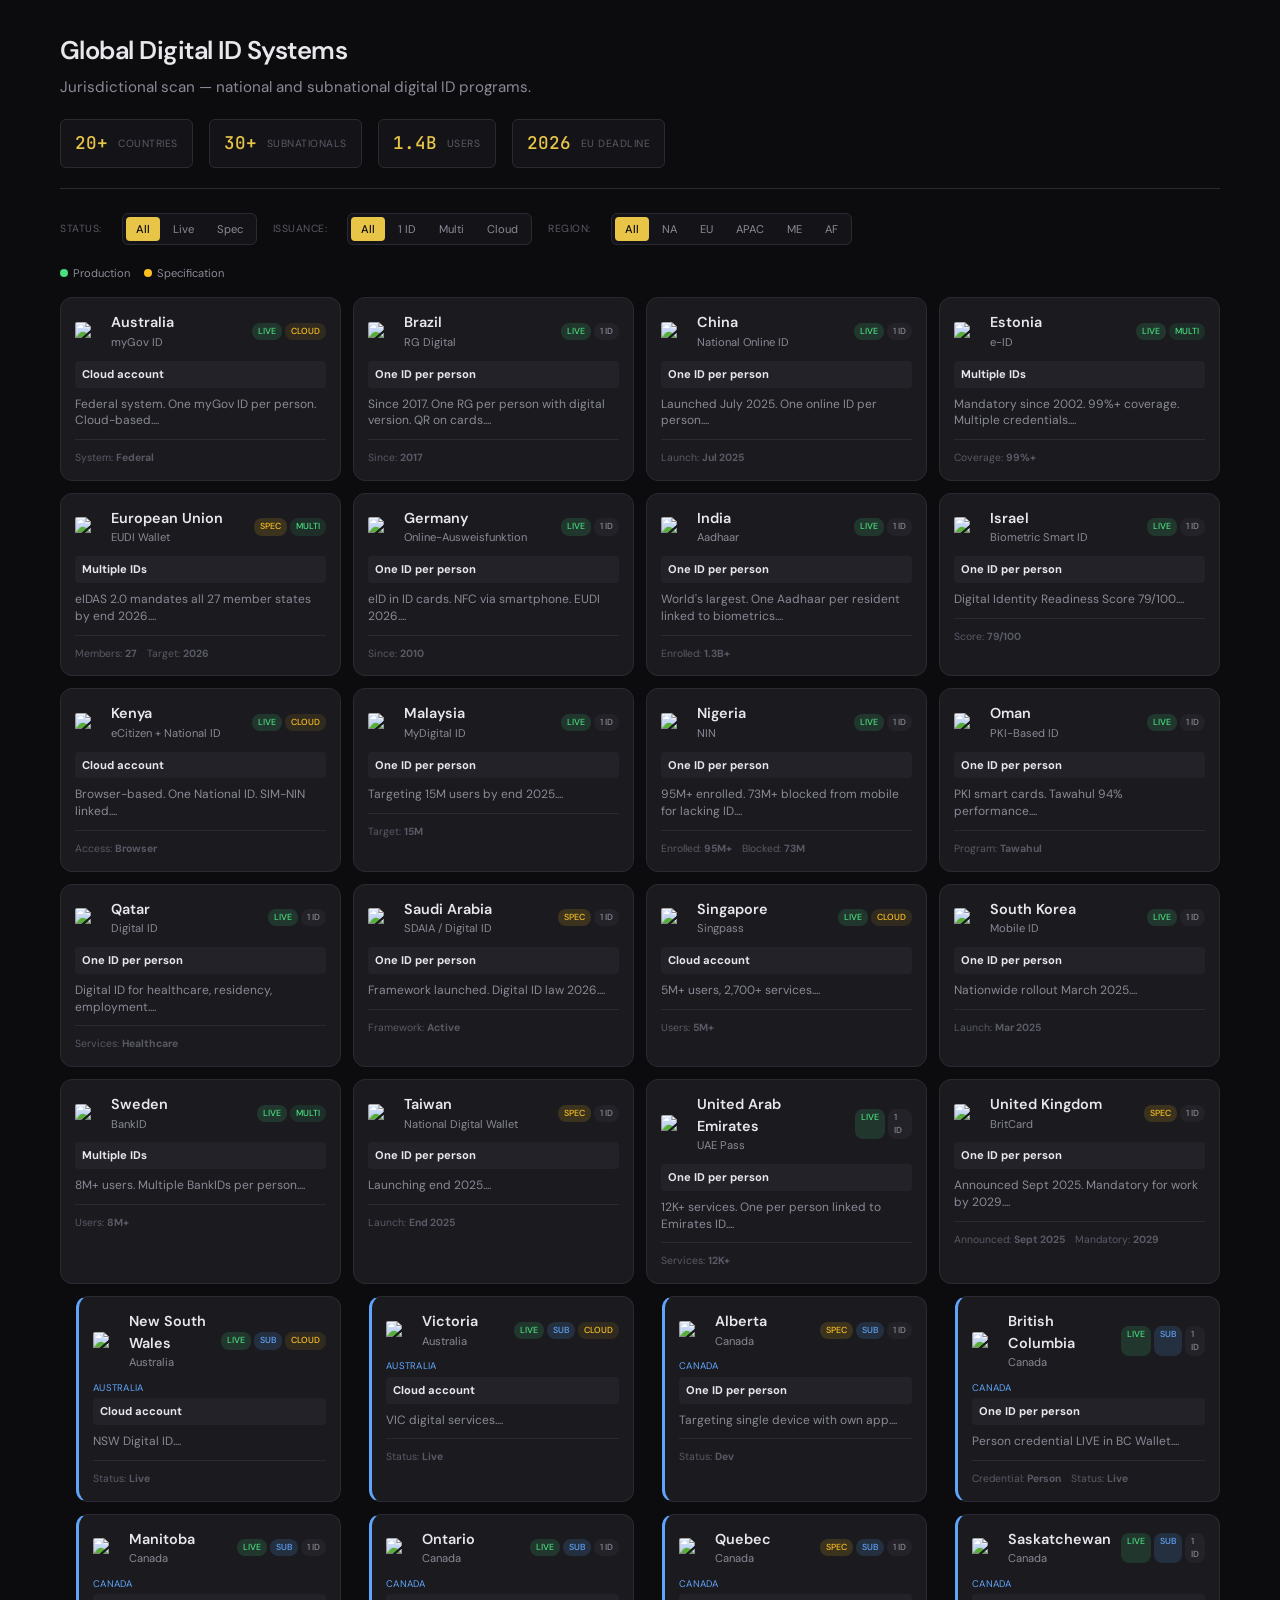
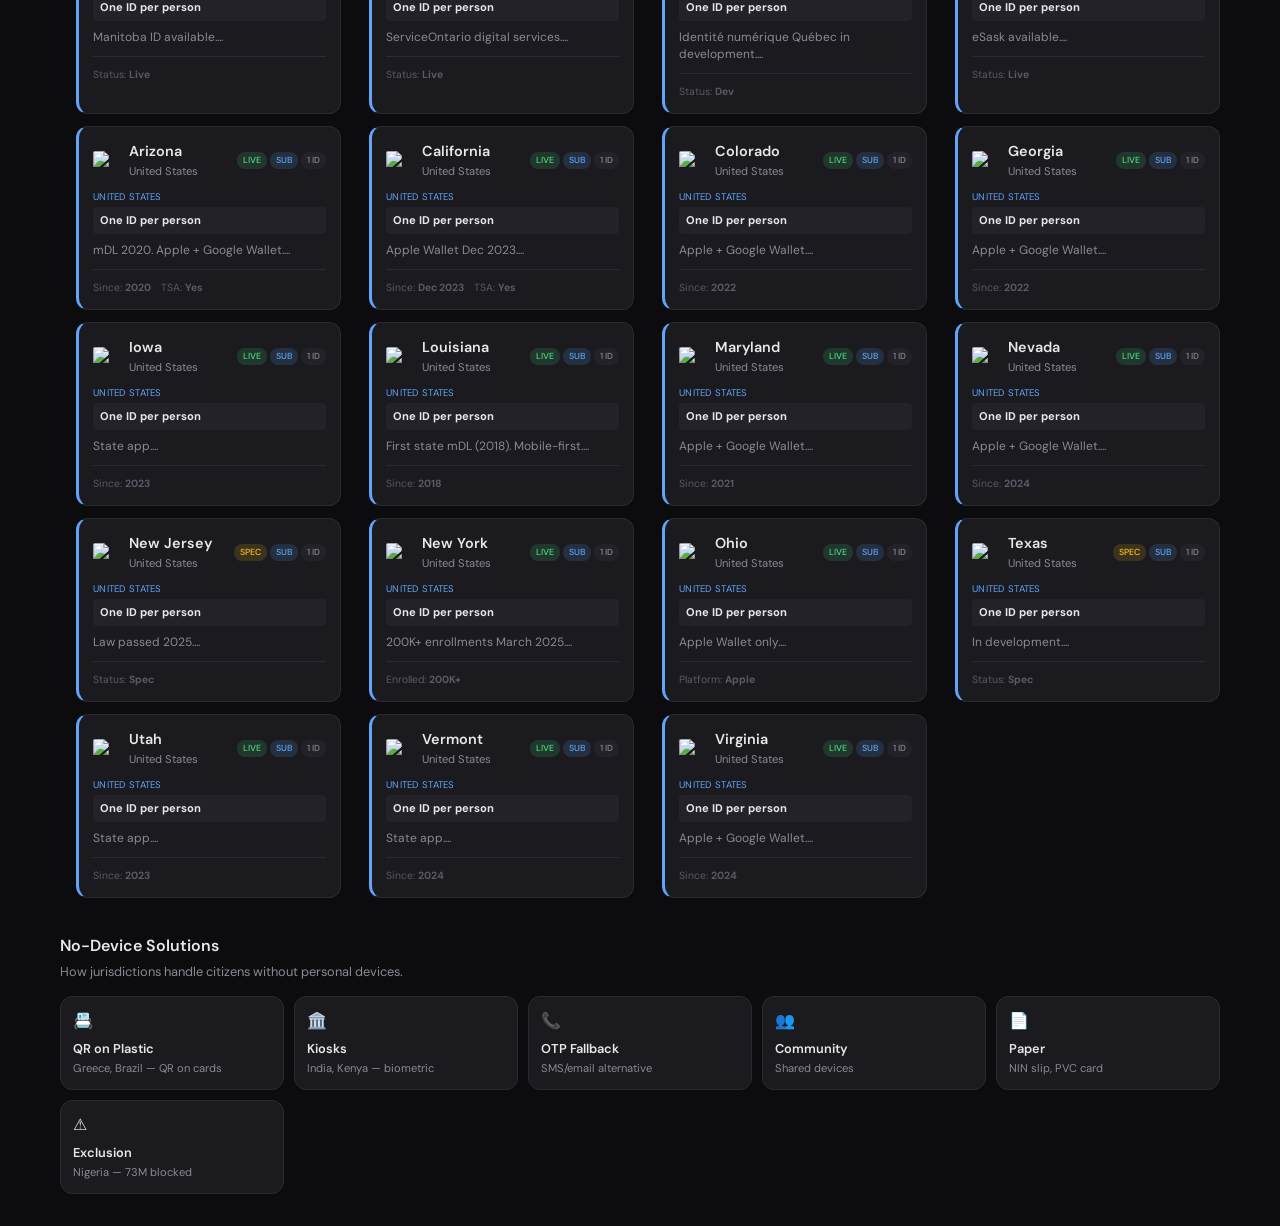
==== index.html @ 01cef199 "Initial commit: Global Digital ID scan" ====
<!DOCTYPE html>
<html lang="en">
<head>
  <meta charset="UTF-8">
  <meta name="viewport" content="width=device-width, initial-scale=1.0">
  <title>Global Digital ID Landscape</title>
  <link rel="preconnect" href="https://fonts.googleapis.com">
  <link rel="preconnect" href="https://fonts.gstatic.com" crossorigin>
  <link href="https://fonts.googleapis.com/css2?family=DM+Sans:opsz,wght@9..40,400;9..40,500;9..40,600;9..40,700&family=JetBrains+Mono:wght@400;500&display=swap" rel="stylesheet">
  <style>
    :root {
      --bg: #0c0c0f;
      --bg-elevated: #141418;
      --bg-card: #1a1a1f;
      --bg-hover: #222228;
      --border: #2a2a32;
      --text: #e8e8ec;
      --text-dim: #8a8a96;
      --text-mute: #5a5a66;
      --accent: #e8c547;
      --success: #4ade80;
      --warning: #fbbf24;
      --info: #60a5fa;
      --radius: 6px;
      --radius-lg: 12px;
    }

    * { margin: 0; padding: 0; box-sizing: border-box; }

    body {
      font-family: 'DM Sans', system-ui, sans-serif;
      background: var(--bg);
      color: var(--text);
      line-height: 1.5;
      min-height: 100vh;
    }

    .container { max-width: 1200px; margin: 0 auto; padding: 32px 20px; }

    header { margin-bottom: 24px; border-bottom: 1px solid var(--border); padding-bottom: 20px; }

    h1 { font-size: 1.6rem; font-weight: 600; letter-spacing: -0.02em; margin-bottom: 6px; }

    .subtitle { color: var(--text-dim); font-size: 0.95rem; max-width: 550px; }

    .stats {
      display: flex;
      gap: 16px;
      margin-top: 20px;
      flex-wrap: wrap;
    }

    .stat { background: var(--bg-elevated); border: 1px solid var(--border); border-radius: var(--radius); padding: 10px 14px; display: flex; align-items: center; gap: 10px; }

    .stat-value { font-family: 'JetBrains Mono', monospace; font-size: 1.1rem; font-weight: 500; color: var(--accent); }

    .stat-label { font-size: 0.65rem; color: var(--text-mute); text-transform: uppercase; letter-spacing: 0.05em; }

    /* Compact Filters */
    .filters-bar {
      display: flex;
      gap: 16px;
      margin-bottom: 20px;
      flex-wrap: wrap;
      align-items: center;
    }

    .filter-group {
      display: flex;
      gap: 3px;
      background: var(--bg-elevated);
      padding: 3px;
      border-radius: var(--radius);
      border: 1px solid var(--border);
    }

    .filter-btn {
      padding: 5px 10px;
      background: transparent;
      border: none;
      border-radius: 4px;
      color: var(--text-dim);
      font-family: inherit;
      font-size: 0.7rem;
      cursor: pointer;
      transition: all 0.15s ease;
    }

    .filter-btn:hover { color: var(--text); }

    .filter-btn.active { background: var(--accent); color: var(--bg); font-weight: 500; }

    .filter-label {
      font-size: 0.65rem;
      color: var(--text-mute);
      text-transform: uppercase;
      letter-spacing: 0.05em;
      margin-right: 4px;
    }

    .legend { display: flex; gap: 14px; margin-bottom: 16px; font-size: 0.7rem; color: var(--text-dim); }

    .legend-item { display: flex; align-items: center; gap: 5px; }

    .legend-dot { width: 8px; height: 8px; border-radius: 50%; }

    .legend-dot.prod { background: var(--success); }
    .legend-dot.spec { background: var(--warning); }

    /* Cards Grid */
    .cards { display: grid; grid-template-columns: repeat(auto-fill, minmax(280px, 1fr)); gap: 12px; margin-bottom: 36px; }

    .card {
      background: var(--bg-card);
      border: 1px solid var(--border);
      border-radius: var(--radius-lg);
      padding: 14px;
      cursor: pointer;
      transition: all 0.2s ease;
    }

    .card:hover { border-color: var(--accent); transform: translateY(-1px); }

    .card.is-subnational { margin-left: 16px; border-left: 3px solid var(--info); }

    .card-header { display: flex; align-items: center; justify-content: space-between; gap: 10px; margin-bottom: 10px; }

    .card-title-group { display: flex; align-items: center; gap: 8px; }

    .card-flag { width: 28px; height: 19px; border-radius: 2px; object-fit: cover; }

    .card-title { font-weight: 600; font-size: 0.9rem; }

    .card-subtitle { font-size: 0.7rem; color: var(--text-dim); }

    .card-badges { display: flex; gap: 3px; }

    .badge { padding: 2px 6px; border-radius: 8px; font-size: 0.55rem; font-weight: 500; text-transform: uppercase; }

    .badge-prod { background: rgba(74, 222, 128, 0.15); color: var(--success); }
    .badge-spec { background: rgba(251, 191, 36, 0.15); color: var(--warning); }
    .badge-sub { background: rgba(96, 165, 250, 0.15); color: var(--info); }
    .badge-1id { background: var(--bg-hover); color: var(--text-dim); }
    .badge-multi { background: rgba(74, 222, 128, 0.1); color: var(--success); }
    .badge-cloud { background: rgba(251, 191, 36, 0.1); color: var(--warning); }

    .card-model { font-size: 0.7rem; color: var(--text-dim); margin-bottom: 8px; padding: 5px 7px; background: var(--bg-hover); border-radius: 4px; }

    .card-model strong { color: var(--text); }

    .card-desc { font-size: 0.75rem; color: var(--text-dim); line-height: 1.4; }

    .card-meta { display: flex; gap: 10px; margin-top: 10px; padding-top: 10px; border-top: 1px solid var(--border); font-size: 0.65rem; color: var(--text-mute); }

    .parent-jurisdiction { font-size: 0.6rem; color: var(--info); margin-bottom: 3px; text-transform: uppercase; letter-spacing: 0.03em; }

    /* Section */
    .section { margin-top: 32px; }

    .section-title { font-size: 1rem; font-weight: 600; margin-bottom: 4px; }

    .section-desc { color: var(--text-dim); font-size: 0.8rem; margin-bottom: 14px; }

    .nodevice-grid { display: grid; grid-template-columns: repeat(auto-fill, minmax(200px, 1fr)); gap: 10px; }

    .nodevice-card { background: var(--bg-card); border: 1px solid var(--border); border-radius: var(--radius-lg); padding: 12px; }

    .nodevice-icon { font-size: 1rem; margin-bottom: 6px; }

    .nodevice-name { font-weight: 600; font-size: 0.8rem; margin-bottom: 2px; }

    .nodevice-examples { font-size: 0.7rem; color: var(--text-dim); }

    /* Modal */
    .modal-overlay {
      position: fixed;
      inset: 0;
      background: rgba(0,0,0,0.85);
      display: flex;
      align-items: center;
      justify-content: center;
      z-index: 100;
      opacity: 0;
      visibility: hidden;
      transition: all 0.2s ease;
      padding: 20px;
    }

    .modal-overlay.active { opacity: 1; visibility: visible; }

    .modal {
      background: var(--bg-elevated);
      border: 1px solid var(--border);
      border-radius: var(--radius-lg);
      width: 100%;
      max-width: 460px;
      max-height: 85vh;
      overflow-y: auto;
      transform: scale(0.95);
      transition: transform 0.2s ease;
    }

    .modal-overlay.active .modal { transform: scale(1); }

    .modal-header { padding: 14px 14px 0; display: flex; align-items: center; justify-content: space-between; }

    .modal-title { font-size: 1rem; font-weight: 600; display: flex; align-items: center; gap: 8px; }

    .modal-flag { width: 26px; height: 18px; border-radius: 2px; }

    .modal-close { background: none; border: none; color: var(--text-mute); font-size: 1.2rem; cursor: pointer; padding: 2px; }

    .modal-body { padding: 14px; }

    .modal-section { margin-bottom: 14px; }

    .modal-section:last-child { margin-bottom: 0; }

    .modal-section h3 { font-size: 0.6rem; text-transform: uppercase; letter-spacing: 0.06em; color: var(--accent); margin-bottom: 7px; }

    .modal-section p { color: var(--text-dim); font-size: 0.8rem; line-height: 1.5; }

    .modal-list { list-style: none; font-size: 0.75rem; color: var(--text-dim); }

    .modal-list li { padding: 5px 0; border-bottom: 1px solid var(--border); }

    .modal-grid { display: grid; grid-template-columns: repeat(2, 1fr); gap: 7px; }

    .modal-stat { background: var(--bg-card); padding: 8px; border-radius: var(--radius); }

    .modal-stat-value { font-family: 'JetBrains Mono', monospace; font-size: 0.85rem; color: var(--text); }

    .modal-stat-label { font-size: 0.6rem; color: var(--text-mute); }

    .modal-link { margin-top: 10px; }

    .modal-link a {
      display: inline-flex;
      align-items: center;
      gap: 5px;
      padding: 8px 12px;
      background: var(--accent);
      color: var(--bg);
      text-decoration: none;
      border-radius: 5px;
      font-weight: 500;
      font-size: 0.75rem;
    }

    @media (max-width: 600px) {
      .container { padding: 20px 12px; }
      h1 { font-size: 1.3rem; }
      .filters-bar { flex-direction: column; align-items: flex-start; }
      .filter-group { flex-wrap: wrap; }
      .stats { gap: 8px; }
      .cards { grid-template-columns: 1fr; }
    }
  </style>
</head>
<body>
  <div class="container">
    <header>
      <h1>Global Digital ID Systems</h1>
      <p class="subtitle">Jurisdictional scan — national and subnational digital ID programs.</p>
      
      <div class="stats">
        <div class="stat"><span class="stat-value">20+</span><span class="stat-label">Countries</span></div>
        <div class="stat"><span class="stat-value">30+</span><span class="stat-label">Subnationals</span></div>
        <div class="stat"><span class="stat-value">1.4B</span><span class="stat-label">Users</span></div>
        <div class="stat"><span class="stat-value">2026</span><span class="stat-label">EU Deadline</span></div>
      </div>
    </header>

    <div class="filters-bar">
      <span class="filter-label">Status:</span>
      <div class="filter-group">
        <button class="filter-btn active" data-filter="all">All</button>
        <button class="filter-btn" data-filter="prod">Live</button>
        <button class="filter-btn" data-filter="spec">Spec</button>
      </div>
      <span class="filter-label">Issuance:</span>
      <div class="filter-group">
        <button class="filter-btn active" data-model="all">All</button>
        <button class="filter-btn" data-model="single">1 ID</button>
        <button class="filter-btn" data-model="multiple">Multi</button>
        <button class="filter-btn" data-model="cloud">Cloud</button>
      </div>
      <span class="filter-label">Region:</span>
      <div class="filter-group">
        <button class="filter-btn active" data-region="all">All</button>
        <button class="filter-btn" data-region="na">NA</button>
        <button class="filter-btn" data-region="eu">EU</button>
        <button class="filter-btn" data-region="apac">APAC</button>
        <button class="filter-btn" data-region="me">ME</button>
        <button class="filter-btn" data-region="africa">AF</button>
      </div>
    </div>

    <div class="legend">
      <div class="legend-item"><span class="legend-dot prod"></span> Production</div>
      <div class="legend-item"><span class="legend-dot spec"></span> Specification</div>
    </div>

    <div class="cards" id="cards"></div>

    <div class="section">
      <h2 class="section-title">No-Device Solutions</h2>
      <p class="section-desc">How jurisdictions handle citizens without personal devices.</p>
      <div class="nodevice-grid">
        <div class="nodevice-card"><div class="nodevice-icon">📇</div><div class="nodevice-name">QR on Plastic</div><div class="nodevice-examples">Greece, Brazil — QR on cards</div></div>
        <div class="nodevice-card"><div class="nodevice-icon">🏛️</div><div class="nodevice-name">Kiosks</div><div class="nodevice-examples">India, Kenya — biometric</div></div>
        <div class="nodevice-card"><div class="nodevice-icon">📞</div><div class="nodevice-name">OTP Fallback</div><div class="nodevice-examples">SMS/email alternative</div></div>
        <div class="nodevice-card"><div class="nodevice-icon">👥</div><div class="nodevice-name">Community</div><div class="nodevice-examples">Shared devices</div></div>
        <div class="nodevice-card"><div class="nodevice-icon">📄</div><div class="nodevice-name">Paper</div><div class="nodevice-examples">NIN slip, PVC card</div></div>
        <div class="nodevice-card"><div class="nodevice-icon">⚠️</div><div class="nodevice-name">Exclusion</div><div class="nodevice-examples">Nigeria — 73M blocked</div></div>
      </div>
    </div>
  </div>

  <!-- Modal -->
  <div class="modal-overlay" id="modal">
    <div class="modal">
      <div class="modal-header">
        <div class="modal-title" id="modalTitle"></div>
        <button class="modal-close" onclick="closeModal()">×</button>
      </div>
      <div class="modal-body">
        <div class="modal-section"><h3>Overview</h3><p id="modalDesc"></p></div>
        <div class="modal-section"><h3>Issuance</h3><ul class="modal-list" id="modalModel"></ul></div>
        <div class="modal-section"><h3>No-Device</h3><ul class="modal-list" id="modalNoDevice"></ul></div>
        <div class="modal-section"><h3>Metrics</h3><div class="modal-grid" id="modalStats"></div></div>
        <div class="modal-section" id="modalLinkSection">
          <div class="modal-link">
            <a id="modalLink" href="#" target="_blank" rel="noopener">🔗 Visit Website</a>
          </div>
        </div>
      </div>
    </div>
  </div>

  <script>
    const data = [
      // === NATIONAL SYSTEMS - Alphabetical ===
      { name: "Australia", flag: "au", region: "apac", status: "prod", model: "cloud", isSubnational: false,
        url: "https://www.mygov.id.gov.au",
        subtitle: "myGov ID", desc: "Federal system. One myGov ID per person. Cloud-based.",
        issuance: ["1 myGov ID", "Cloud-linked", "State add-ons"],
        nodevice: ["myGov centres"],
        stats: [{label:"System",value:"Federal"}]
      },
      { name: "Brazil", flag: "br", region: "na", status: "prod", model: "single", isSubnational: false,
        url: "https://www.gov.br",
        subtitle: "RG Digital", desc: "Since 2017. One RG per person with digital version. QR on cards.",
        issuance: ["1 RG", "Digital app", "QR on card"],
        nodevice: ["Physical + QR"],
        stats: [{label:"Since",value:"2017"}]
      },
      { name: "China", flag: "cn", region: "apac", status: "prod", model: "single", isSubnational: false,
        url: "https://www.gov.cn",
        subtitle: "National Online ID", desc: "Launched July 2025. One online ID per person.",
        issuance: ["1 online ID", "WeChat"],
        nodevice: ["Physical ID"],
        stats: [{label:"Launch",value:"Jul 2025"}]
      },
      { name: "Estonia", flag: "ee", region: "eu", status: "prod", model: "multiple", isSubnational: false,
        url: "https://e-estonia.com",
        subtitle: "e-ID", desc: "Mandatory since 2002. 99%+ coverage. Multiple credentials.",
        issuance: ["Card + Mobile ID + Smart ID", "e-Residency"],
        nodevice: ["Physical cards"],
        stats: [{label:"Coverage",value:"99%+"}]
      },
      { name: "European Union", flag: "eu", region: "eu", status: "spec", model: "multiple", isSubnational: false,
        url: "https://commission.europa.eu/topics/digital-economy-and-society/european-digital-identity_en",
        subtitle: "EUDI Wallet", desc: "eIDAS 2.0 mandates all 27 member states by end 2026.",
        issuance: ["Multiple credentials", "Multiple devices"],
        nodevice: ["Physical cards"],
        stats: [{label:"Members",value:"27"},{label:"Target",value:"2026"}]
      },
      { name: "Germany", flag: "de", region: "eu", status: "prod", model: "single", isSubnational: false,
        url: "https://www.bsi.bund.de/EN/Themen/Oeffentliche-Verwaltung/Elektronische-Identitaeten/Online-Ausweisfunktion/online-ausweisfunktion_node.html",
        subtitle: "Online-Ausweisfunktion", desc: "eID in ID cards. NFC via smartphone. EUDI 2026.",
        issuance: ["1 eID", "NFC smartphone"],
        nodevice: ["Physical card"],
        stats: [{label:"Since",value:"2010"}]
      },
      { name: "India", flag: "in", region: "apac", status: "prod", model: "single", isSubnational: false,
        url: "https://uidai.gov.in",
        subtitle: "Aadhaar", desc: "World's largest. One Aadhaar per resident linked to biometrics.",
        issuance: ["1 Aadhaar", "Multiple auth", "DigiLocker"],
        nodevice: ["OTP fallback", "Face auth", "100K+ centres"],
        stats: [{label:"Enrolled",value:"1.3B+"}]
      },
      { name: "Israel", flag: "il", region: "me", status: "prod", model: "single", isSubnational: false,
        url: "https://www.gov.il",
        subtitle: "Biometric Smart ID", desc: "Digital Identity Readiness Score 79/100.",
        issuance: ["1 per person", "Biometric card", "App"],
        nodevice: ["Physical biometric card"],
        stats: [{label:"Score",value:"79/100"}]
      },
      { name: "Kenya", flag: "ke", region: "africa", status: "prod", model: "cloud", isSubnational: false,
        url: "https://www.ecitizen.go.ke",
        subtitle: "eCitizen + National ID", desc: "Browser-based. One National ID. SIM-NIN linked.",
        issuance: ["1 National ID", "Browser"],
        nodevice: ["Huduma centres"],
        stats: [{label:"Access",value:"Browser"}]
      },
      { name: "Malaysia", flag: "my", region: "apac", status: "prod", model: "single", isSubnational: false,
        url: "https://www.digital.gov.my",
        subtitle: "MyDigital ID", desc: "Targeting 15M users by end 2025.",
        issuance: ["1 per person", "Mobile app"],
        nodevice: ["Government kiosks"],
        stats: [{label:"Target",value:"15M"}]
      },
      { name: "Nigeria", flag: "ng", region: "africa", status: "prod", model: "single", isSubnational: false,
        url: "https://nimc.gov.ng",
        subtitle: "NIN", desc: "95M+ enrolled. 73M+ blocked from mobile for lacking ID.",
        issuance: ["1 NIN", "NINAuth app"],
        nodevice: ["NIN slip (paper)"],
        stats: [{label:"Enrolled",value:"95M+"},{label:"Blocked",value:"73M"}]
      },
      { name: "Oman", flag: "om", region: "me", status: "prod", model: "single", isSubnational: false,
        url: "https://www.oman.om",
        subtitle: "PKI-Based ID", desc: "PKI smart cards. Tawahul 94% performance.",
        issuance: ["1 per person", "PKI card"],
        nodevice: ["Physical card"],
        stats: [{label:"Program",value:"Tawahul"}]
      },
      { name: "Qatar", flag: "qa", region: "me", status: "prod", model: "single", isSubnational: false,
        url: "https://www.gov.qa",
        subtitle: "Digital ID", desc: "Digital ID for healthcare, residency, employment.",
        issuance: ["1 per person", "Healthcare"],
        nodevice: ["Physical documents"],
        stats: [{label:"Services",value:"Healthcare"}]
      },
      { name: "Saudi Arabia", flag: "sa", region: "me", status: "spec", model: "single", isSubnational: false,
        url: "https://sdaia.gov.sa",
        subtitle: "SDAIA / Digital ID", desc: "Framework launched. Digital ID law 2026.",
        issuance: ["1 per person", "SDAIA framework"],
        nodevice: ["Physical ID"],
        stats: [{label:"Framework",value:"Active"}]
      },
      { name: "Singapore", flag: "sg", region: "apac", status: "prod", model: "cloud", isSubnational: false,
        url: "https://www.singpass.gov.sg",
        subtitle: "Singpass", desc: "5M+ users, 2,700+ services.",
        issuance: ["1 account", "Multi-device", "MyInfo"],
        nodevice: ["QR (feature phones)"],
        stats: [{label:"Users",value:"5M+"}]
      },
      { name: "South Korea", flag: "kr", region: "apac", status: "prod", model: "single", isSubnational: false,
        url: "https://www.gov.kr",
        subtitle: "Mobile ID", desc: "Nationwide rollout March 2025.",
        issuance: ["1 per person", "Mobile app"],
        nodevice: ["Physical ID cards"],
        stats: [{label:"Launch",value:"Mar 2025"}]
      },
      { name: "Sweden", flag: "se", region: "eu", status: "prod", model: "multiple", isSubnational: false,
        url: "https://www.bankid.com/en",
        subtitle: "BankID", desc: "8M+ users. Multiple BankIDs per person.",
        issuance: ["Multiple BankIDs", "Cross-platform"],
        nodevice: ["Physical ID cards"],
        stats: [{label:"Users",value:"8M+"}]
      },
      { name: "Taiwan", flag: "tw", region: "apac", status: "spec", model: "single", isSubnational: false,
        url: "https://www.ey.gov.tw",
        subtitle: "National Digital Wallet", desc: "Launching end 2025.",
        issuance: ["1 per person", "Wallet"],
        nodevice: ["Physical cards"],
        stats: [{label:"Launch",value:"End 2025"}]
      },
      { name: "United Arab Emirates", flag: "ae", region: "me", status: "prod", model: "single", isSubnational: false,
        url: "https://www.uaepass.ae",
        subtitle: "UAE Pass", desc: "12K+ services. One per person linked to Emirates ID.",
        issuance: ["1 UAE Pass", "Linked to Emirates ID"],
        nodevice: ["Emirates ID card"],
        stats: [{label:"Services",value:"12K+"}]
      },
      { name: "United Kingdom", flag: "gb", region: "eu", status: "spec", model: "single", isSubnational: false,
        url: "https://www.gov.uk/government/collections/uk-digital-identity-and-attributes-trust-framework",
        subtitle: "BritCard", desc: "Announced Sept 2025. Mandatory for work by 2029.",
        issuance: ["1 ID", "Mandatory for work"],
        nodevice: ["Passport fallback"],
        stats: [{label:"Announced",value:"Sept 2025"},{label:"Mandatory",value:"2029"}]
      },

      // === SUBNATIONALS - Alphabetical by country, then by name ===
      // Australia states
      { name: "New South Wales", flag: "au", region: "apac", status: "prod", model: "cloud", isSubnational: true, parent: "Australia",
        url: "https://www.nsw.gov.au",
        desc: "NSW Digital ID.",
        issuance: ["1 per person"],
        nodevice: ["Service NSW"],
        stats: [{label:"Status",value:"Live"}]
      },
      { name: "Victoria", flag: "au", region: "apac", status: "prod", model: "cloud", isSubnational: true, parent: "Australia",
        url: "https://www.vic.gov.au",
        desc: "VIC digital services.",
        issuance: ["1 per person"],
        nodevice: ["Vic Gov"],
        stats: [{label:"Status",value:"Live"}]
      },

      // Canada provinces
      { name: "Alberta", flag: "ca", region: "na", status: "spec", model: "single", isSubnational: true, parent: "Canada",
        url: "https://www.alberta.ca",
        desc: "Targeting single device with own app.",
        issuance: ["1 per person", "Own app"],
        nodevice: ["Alberta registry"],
        stats: [{label:"Status",value:"Dev"}]
      },
      { name: "British Columbia", flag: "ca", region: "na", status: "prod", model: "single", isSubnational: true, parent: "Canada",
        url: "https://www2.gov.bc.ca/gov/content/governments/government-id/bc-wallet",
        desc: "Person credential LIVE in BC Wallet.",
        issuance: ["1 Person credential", "BC Wallet app"],
        nodevice: ["Service BC"],
        stats: [{label:"Credential",value:"Person"},{label:"Status",value:"Live"}]
      },
      { name: "Manitoba", flag: "ca", region: "na", status: "prod", model: "single", isSubnational: true, parent: "Canada",
        url: "https://www.gov.mb.ca",
        desc: "Manitoba ID available.",
        issuance: ["1 per person"],
        nodevice: ["Manitoba Gov"],
        stats: [{label:"Status",value:"Live"}]
      },
      { name: "Ontario", flag: "ca", region: "na", status: "prod", model: "single", isSubnational: true, parent: "Canada",
        url: "https://www.ontario.ca/page/serviceontario",
        desc: "ServiceOntario digital services.",
        issuance: ["1 per person"],
        nodevice: ["ServiceOntario"],
        stats: [{label:"Status",value:"Live"}]
      },
      { name: "Quebec", flag: "ca", region: "na", status: "spec", model: "single", isSubnational: true, parent: "Canada",
        url: "https://www.quebec.ca",
        desc: "Identité numérique Québec in development.",
        issuance: ["1 per person"],
        nodevice: ["Service Québec"],
        stats: [{label:"Status",value:"Dev"}]
      },
      { name: "Saskatchewan", flag: "ca", region: "na", status: "prod", model: "single", isSubnational: true, parent: "Canada",
        url: "https://www.saskatchewan.ca",
        desc: "eSask available.",
        issuance: ["1 per person"],
        nodevice: ["Sask Gov"],
        stats: [{label:"Status",value:"Live"}]
      },

      // US states
      { name: "Arizona", flag: "us", region: "na", status: "prod", model: "single", isSubnational: true, parent: "United States",
        url: "https://www.azdot.gov",
        desc: "mDL 2020. Apple + Google Wallet.",
        issuance: ["1 mDL"],
        nodevice: ["Physical license"],
        stats: [{label:"Since",value:"2020"},{label:"TSA",value:"Yes"}]
      },
      { name: "California", flag: "us", region: "na", status: "prod", model: "single", isSubnational: true, parent: "United States",
        url: "https://www.dmv.ca.gov",
        desc: "Apple Wallet Dec 2023.",
        issuance: ["1 mDL"],
        nodevice: ["Physical license"],
        stats: [{label:"Since",value:"Dec 2023"},{label:"TSA",value:"Yes"}]
      },
      { name: "Colorado", flag: "us", region: "na", status: "prod", model: "single", isSubnational: true, parent: "United States",
        url: "https://www.colorado.gov/dmv",
        desc: "Apple + Google Wallet.",
        issuance: ["1 mDL"],
        nodevice: ["Physical license"],
        stats: [{label:"Since",value:"2022"}]
      },
      { name: "Georgia", flag: "us", region: "na", status: "prod", model: "single", isSubnational: true, parent: "United States",
        url: "https://dds.georgia.gov",
        desc: "Apple + Google Wallet.",
        issuance: ["1 mDL"],
        nodevice: ["Physical license"],
        stats: [{label:"Since",value:"2022"}]
      },
      { name: "Iowa", flag: "us", region: "na", status: "prod", model: "single", isSubnational: true, parent: "United States",
        url: "https://iowadot.gov",
        desc: "State app.",
        issuance: ["1 mDL"],
        nodevice: ["Physical license"],
        stats: [{label:"Since",value:"2023"}]
      },
      { name: "Louisiana", flag: "us", region: "na", status: "prod", model: "single", isSubnational: true, parent: "United States",
        url: "https://www.expresslane.org",
        desc: "First state mDL (2018). Mobile-first.",
        issuance: ["1 mDL", "Mobile-first"],
        nodevice: ["Physical license"],
        stats: [{label:"Since",value:"2018"}]
      },
      { name: "Maryland", flag: "us", region: "na", status: "prod", model: "single", isSubnational: true, parent: "United States",
        url: "https://mva.maryland.gov",
        desc: "Apple + Google Wallet.",
        issuance: ["1 mDL"],
        nodevice: ["Physical license"],
        stats: [{label:"Since",value:"2021"}]
      },
      { name: "Nevada", flag: "us", region: "na", status: "prod", model: "single", isSubnational: true, parent: "United States",
        url: "https://dmv.nv.gov",
        desc: "Apple + Google Wallet.",
        issuance: ["1 mDL"],
        nodevice: ["Physical license"],
        stats: [{label:"Since",value:"2024"}]
      },
      { name: "New Jersey", flag: "us", region: "na", status: "spec", model: "single", isSubnational: true, parent: "United States",
        url: "https://www.nj.gov/mvc",
        desc: "Law passed 2025.",
        issuance: ["1 mDL"],
        nodevice: ["Physical license"],
        stats: [{label:"Status",value:"Spec"}]
      },
      { name: "New York", flag: "us", region: "na", status: "prod", model: "single", isSubnational: true, parent: "United States",
        url: "https://dmv.ny.gov",
        desc: "200K+ enrollments March 2025.",
        issuance: ["1 mDL"],
        nodevice: ["Physical license"],
        stats: [{label:"Enrolled",value:"200K+"}]
      },
      { name: "Ohio", flag: "us", region: "na", status: "prod", model: "single", isSubnational: true, parent: "United States",
        url: "https://www.bmv.ohio.gov",
        desc: "Apple Wallet only.",
        issuance: ["1 mDL"],
        nodevice: ["Physical license"],
        stats: [{label:"Platform",value:"Apple"}]
      },
      { name: "Texas", flag: "us", region: "na", status: "spec", model: "single", isSubnational: true, parent: "United States",
        url: "https://www.txdps.gov",
        desc: "In development.",
        issuance: ["1 mDL"],
        nodevice: ["Physical license"],
        stats: [{label:"Status",value:"Spec"}]
      },
      { name: "Utah", flag: "us", region: "na", status: "prod", model: "single", isSubnational: true, parent: "United States",
        url: "https://dld.utah.gov",
        desc: "State app.",
        issuance: ["1 mDL"],
        nodevice: ["Physical license"],
        stats: [{label:"Since",value:"2023"}]
      },
      { name: "Vermont", flag: "us", region: "na", status: "prod", model: "single", isSubnational: true, parent: "United States",
        url: "https://dmv.vermont.gov",
        desc: "State app.",
        issuance: ["1 mDL"],
        nodevice: ["Physical license"],
        stats: [{label:"Since",value:"2024"}]
      },
      { name: "Virginia", flag: "us", region: "na", status: "prod", model: "single", isSubnational: true, parent: "United States",
        url: "https://www.dmv.virginia.gov",
        desc: "Apple + Google Wallet.",
        issuance: ["1 mDL"],
        nodevice: ["Physical license"],
        stats: [{label:"Since",value:"2024"}]
      }
    ];

    // Sort: national systems first (by name), then subnationals (by parent country, then by name)
    data.sort((a, b) => {
      if (a.isSubnational !== b.isSubnational) return a.isSubnational ? 1 : -1;
      if (a.isSubnational) {
        if (a.parent !== b.parent) return a.parent.localeCompare(b.parent);
        return a.name.localeCompare(b.name);
      }
      return a.name.localeCompare(b.name);
    });

    let filter = 'all', model = 'all', region = 'all';

    function getBadges(item) {
      let badges = [];
      if (item.status === 'prod') badges.push('<span class="badge badge-prod">Live</span>');
      else badges.push('<span class="badge badge-spec">Spec</span>');
      if (item.isSubnational) badges.push('<span class="badge badge-sub">Sub</span>');
      if (item.model === 'single') badges.push('<span class="badge badge-1id">1 ID</span>');
      else if (item.model === 'multiple') badges.push('<span class="badge badge-multi">Multi</span>');
      else if (item.model === 'cloud') badges.push('<span class="badge badge-cloud">Cloud</span>');
      return badges.join('');
    }

    function renderCards() {
      const grid = document.getElementById('cards');
      const filtered = data.filter(item => {
        const f = filter === 'all' || item.status === filter;
        const m = model === 'all' || item.model === model;
        const r = region === 'all' || item.region === region;
        return f && m && r;
      });
      
      grid.innerHTML = filtered.map(item => `
        <div class="card ${item.isSubnational ? 'is-subnational' : ''}" onclick="openModal(${data.indexOf(item)})">
          <div class="card-header">
            <div class="card-title-group">
              <img class="card-flag" src="flags/${item.flag}.png" alt="${item.name}">
              <div>
                <div class="card-title">${item.name}</div>
                <div class="card-subtitle">${item.subtitle || (item.isSubnational ? item.parent : 'National')}</div>
              </div>
            </div>
            <div class="card-badges">${getBadges(item)}</div>
          </div>
          ${item.isSubnational ? `<div class="parent-jurisdiction">${item.parent}</div>` : ''}
          <div class="card-model"><strong>${item.model === 'multiple' ? 'Multiple IDs' : item.model === 'cloud' ? 'Cloud account' : 'One ID per person'}</strong></div>
          <div class="card-desc">${item.desc.substring(0, 90)}...</div>
          <div class="card-meta">${item.stats.slice(0, 2).map(s => `<span>${s.label}: <strong>${s.value}</strong></span>`).join('')}</div>
        </div>
      `).join('');
    }

    function openModal(index) {
      const item = data[index];
      document.getElementById('modalTitle').innerHTML = `<img class="modal-flag" src="flags/${item.flag}.png" alt="${item.name}"> ${item.name}`;
      document.getElementById('modalDesc').textContent = item.desc;
      document.getElementById('modalModel').innerHTML = item.issuance.map(i => `<li>✓ ${i}</li>`).join('');
      document.getElementById('modalNoDevice').innerHTML = item.nodevice.map(n => `<li>• ${n}</li>`).join('');
      document.getElementById('modalStats').innerHTML = item.stats.map(s => `<div class="modal-stat"><div class="modal-stat-value">${s.value}</div><div class="modal-stat-label">${s.label}</div></div>`).join('');
      
      const linkSection = document.getElementById('modalLinkSection');
      const link = document.getElementById('modalLink');
      if (item.url) { link.href = item.url; linkSection.style.display = 'block'; }
      else { linkSection.style.display = 'none'; }
      
      document.getElementById('modal').classList.add('active');
    }

    function closeModal() { document.getElementById('modal').classList.remove('active'); }

    document.querySelectorAll('.filter-btn[data-filter]').forEach(b => b.addEventListener('click', () => {
      document.querySelectorAll('.filter-btn[data-filter]').forEach(x => x.classList.remove('active'));
      b.classList.add('active'); filter = b.dataset.filter; renderCards();
    }));
    document.querySelectorAll('.filter-btn[data-model]').forEach(b => b.addEventListener('click', () => {
      document.querySelectorAll('.filter-btn[data-model]').forEach(x => x.classList.remove('active'));
      b.classList.add('active'); model = b.dataset.model; renderCards();
    }));
    document.querySelectorAll('.filter-btn[data-region]').forEach(b => b.addEventListener('click', () => {
      document.querySelectorAll('.filter-btn[data-region]').forEach(x => x.classList.remove('active'));
      b.classList.add('active'); region = b.dataset.region; renderCards();
    }));
    document.getElementById('modal').addEventListener('click', e => { if(e.target.id==='modal') closeModal(); });
    document.addEventListener('keydown', e => { if(e.key==='Escape') closeModal(); });

    renderCards();
  </script>
</body>
</html>
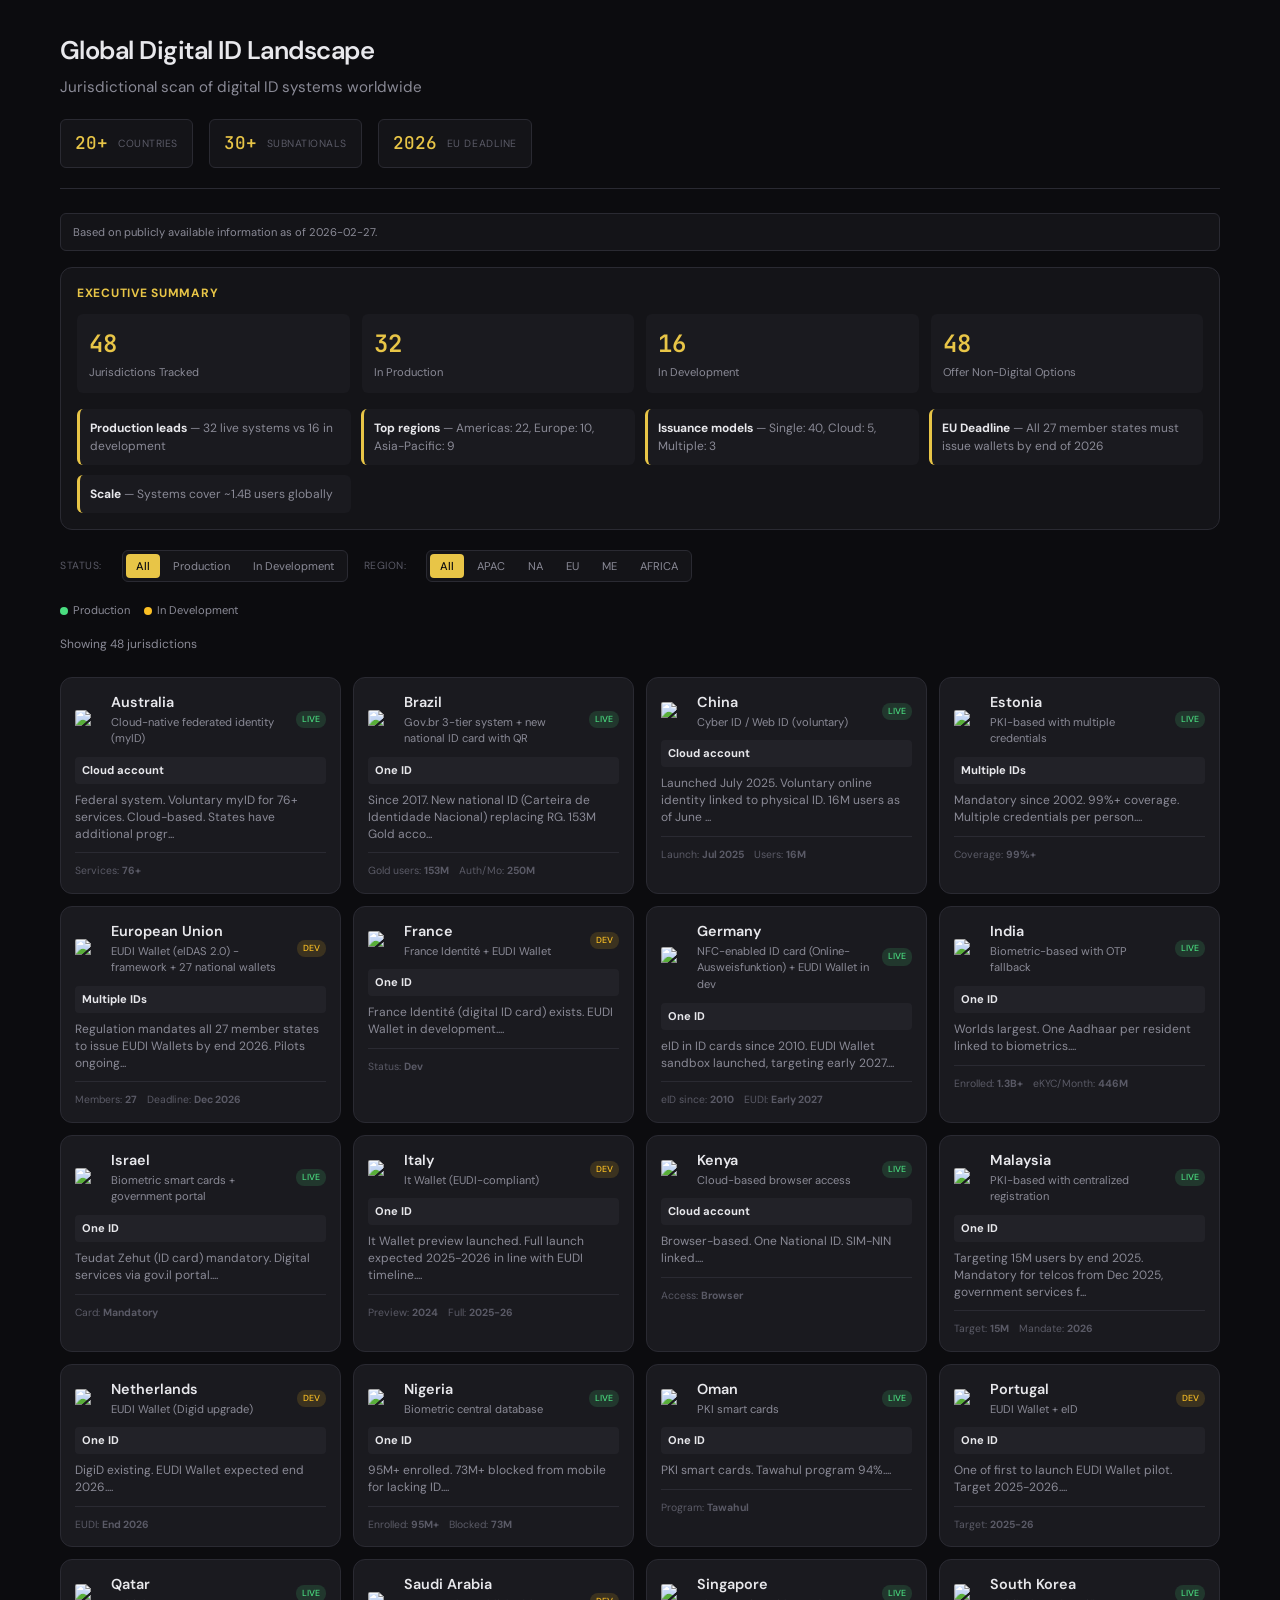
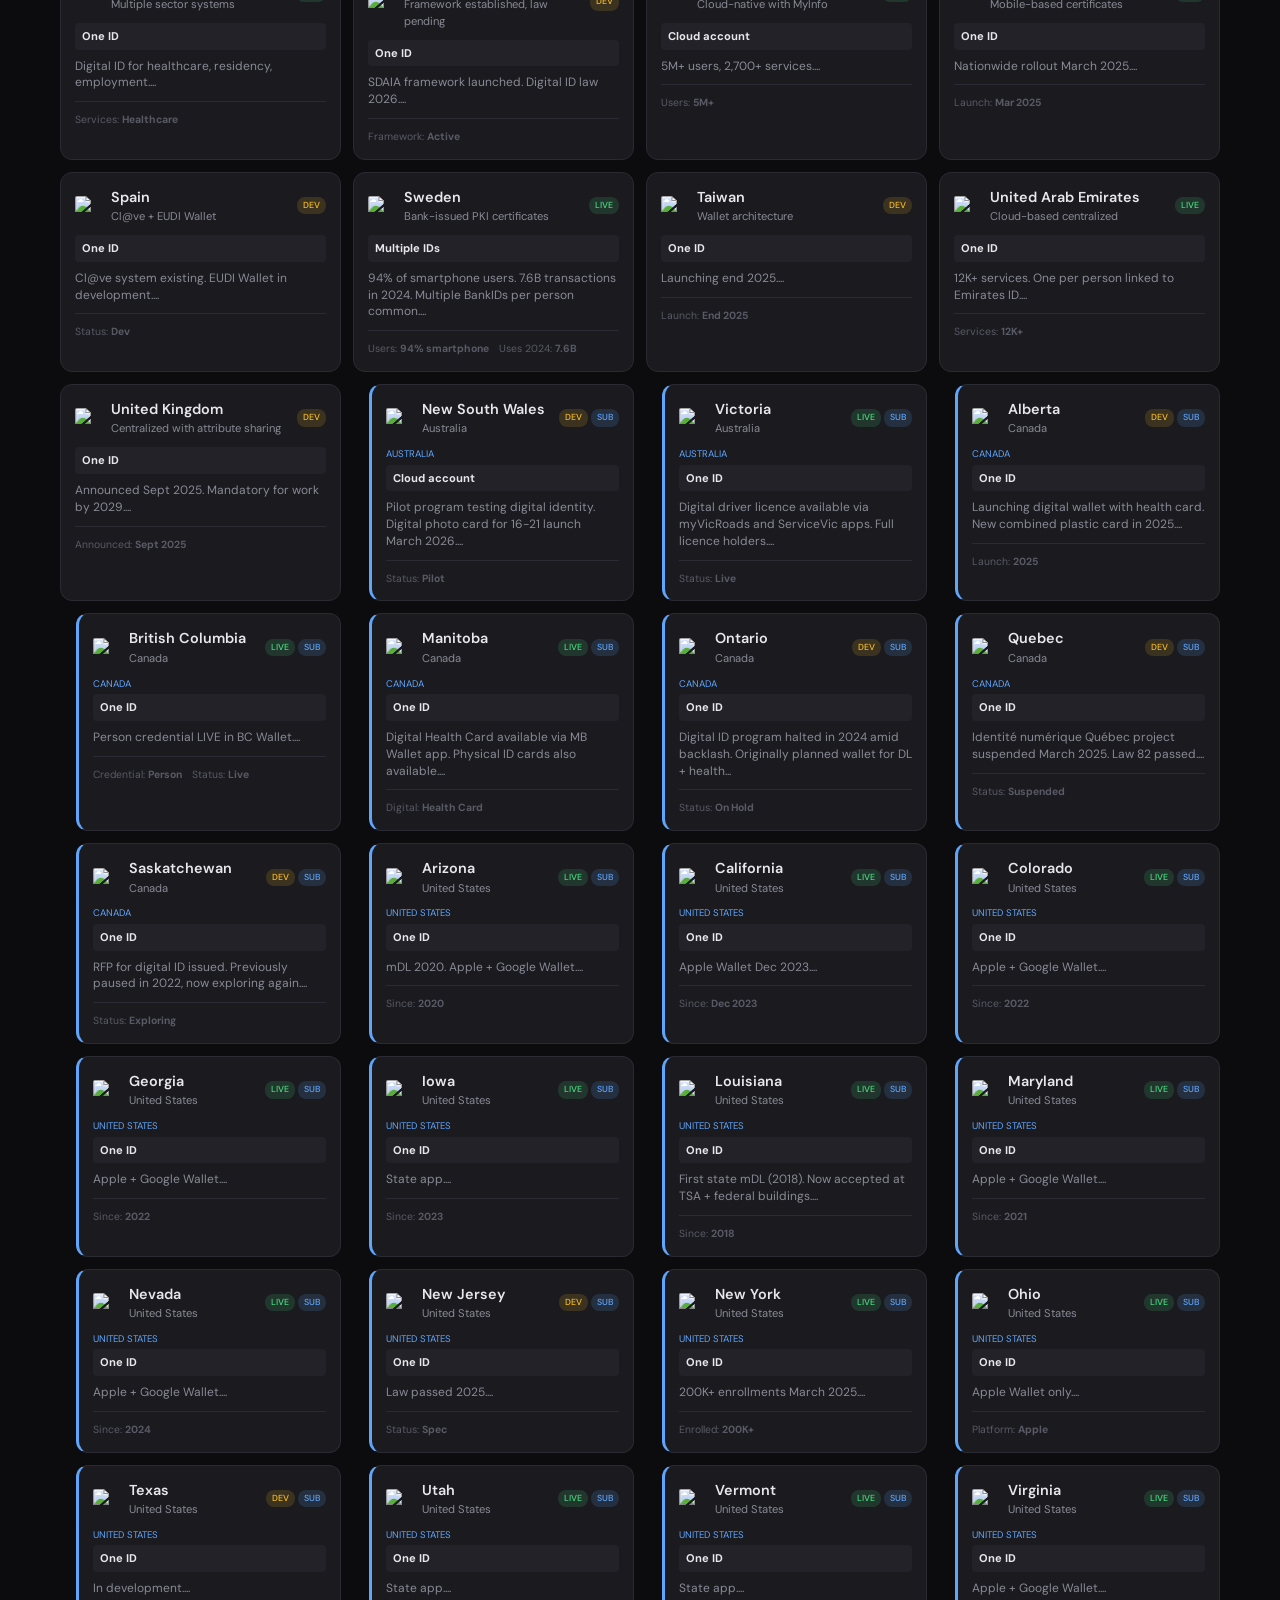
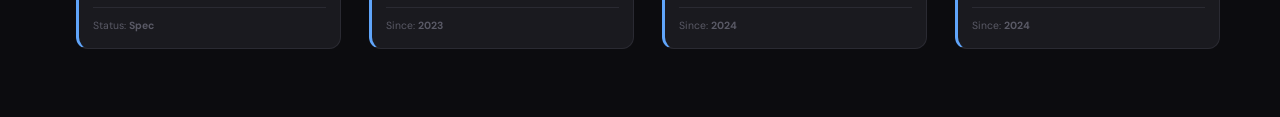
==== commit f47bade3: "Add executive summary section with key stats and insights" ====
--- a/index.html
+++ b/index.html
@@ -4,739 +4,272 @@
   <meta charset="UTF-8">
   <meta name="viewport" content="width=device-width, initial-scale=1.0">
   <title>Global Digital ID Landscape</title>
-  <link rel="preconnect" href="https://fonts.googleapis.com">
-  <link rel="preconnect" href="https://fonts.gstatic.com" crossorigin>
-  <link href="https://fonts.googleapis.com/css2?family=DM+Sans:opsz,wght@9..40,400;9..40,500;9..40,600;9..40,700&family=JetBrains+Mono:wght@400;500&display=swap" rel="stylesheet">
+  <link href="https://fonts.googleapis.com/css2?family=DM+Sans:wght@400;500;600;700&family=JetBrains+Mono:wght@400;500&display=swap" rel="stylesheet">
   <style>
-    :root {
-      --bg: #0c0c0f;
-      --bg-elevated: #141418;
-      --bg-card: #1a1a1f;
-      --bg-hover: #222228;
-      --border: #2a2a32;
-      --text: #e8e8ec;
-      --text-dim: #8a8a96;
-      --text-mute: #5a5a66;
-      --accent: #e8c547;
-      --success: #4ade80;
-      --warning: #fbbf24;
-      --info: #60a5fa;
-      --radius: 6px;
-      --radius-lg: 12px;
-    }
-
+    :root { --bg: #0c0c0f; --bg-elevated: #141418; --bg-card: #1a1a1f; --bg-hover: #222228; --border: #2a2a32; --text: #e8e8ec; --text-dim: #8a8a96; --text-mute: #5a5a66; --accent: #e8c547; --success: #4ade80; --warning: #fbbf24; --info: #60a5fa; --radius: 6px; --radius-lg: 12px; }
     * { margin: 0; padding: 0; box-sizing: border-box; }
-
-    body {
-      font-family: 'DM Sans', system-ui, sans-serif;
-      background: var(--bg);
-      color: var(--text);
-      line-height: 1.5;
-      min-height: 100vh;
-    }
-
+    body { font-family: 'DM Sans', system-ui, sans-serif; background: var(--bg); color: var(--text); line-height: 1.5; min-height: 100vh; }
     .container { max-width: 1200px; margin: 0 auto; padding: 32px 20px; }
-
     header { margin-bottom: 24px; border-bottom: 1px solid var(--border); padding-bottom: 20px; }
-
     h1 { font-size: 1.6rem; font-weight: 600; letter-spacing: -0.02em; margin-bottom: 6px; }
-
-    .subtitle { color: var(--text-dim); font-size: 0.95rem; max-width: 550px; }
-
-    .stats {
-      display: flex;
-      gap: 16px;
-      margin-top: 20px;
-      flex-wrap: wrap;
-    }
-
+    .subtitle { color: var(--text-dim); font-size: 0.95rem; }
+    .stats { display: flex; gap: 16px; margin-top: 20px; flex-wrap: wrap; }
     .stat { background: var(--bg-elevated); border: 1px solid var(--border); border-radius: var(--radius); padding: 10px 14px; display: flex; align-items: center; gap: 10px; }
-
     .stat-value { font-family: 'JetBrains Mono', monospace; font-size: 1.1rem; font-weight: 500; color: var(--accent); }
-
     .stat-label { font-size: 0.65rem; color: var(--text-mute); text-transform: uppercase; letter-spacing: 0.05em; }
-
-    /* Compact Filters */
-    .filters-bar {
-      display: flex;
-      gap: 16px;
-      margin-bottom: 20px;
-      flex-wrap: wrap;
-      align-items: center;
-    }
-
-    .filter-group {
-      display: flex;
-      gap: 3px;
-      background: var(--bg-elevated);
-      padding: 3px;
-      border-radius: var(--radius);
-      border: 1px solid var(--border);
-    }
-
-    .filter-btn {
-      padding: 5px 10px;
-      background: transparent;
-      border: none;
-      border-radius: 4px;
-      color: var(--text-dim);
-      font-family: inherit;
-      font-size: 0.7rem;
-      cursor: pointer;
-      transition: all 0.15s ease;
-    }
-
+    .filters-bar { display: flex; gap: 16px; margin-bottom: 20px; flex-wrap: wrap; align-items: center; }
+    .filter-group { display: flex; gap: 3px; background: var(--bg-elevated); padding: 3px; border-radius: var(--radius); border: 1px solid var(--border); }
+    .filter-btn { padding: 5px 10px; background: transparent; border: none; border-radius: 4px; color: var(--text-dim); font-family: inherit; font-size: 0.7rem; cursor: pointer; }
     .filter-btn:hover { color: var(--text); }
-
     .filter-btn.active { background: var(--accent); color: var(--bg); font-weight: 500; }
-
-    .filter-label {
-      font-size: 0.65rem;
-      color: var(--text-mute);
-      text-transform: uppercase;
-      letter-spacing: 0.05em;
-      margin-right: 4px;
-    }
-
+    .filter-label { font-size: 0.65rem; color: var(--text-mute); text-transform: uppercase; letter-spacing: 0.05em; margin-right: 4px; }
     .legend { display: flex; gap: 14px; margin-bottom: 16px; font-size: 0.7rem; color: var(--text-dim); }
-
     .legend-item { display: flex; align-items: center; gap: 5px; }
-
     .legend-dot { width: 8px; height: 8px; border-radius: 50%; }
-
     .legend-dot.prod { background: var(--success); }
     .legend-dot.spec { background: var(--warning); }
-
-    /* Cards Grid */
     .cards { display: grid; grid-template-columns: repeat(auto-fill, minmax(280px, 1fr)); gap: 12px; margin-bottom: 36px; }
-
-    .card {
-      background: var(--bg-card);
-      border: 1px solid var(--border);
-      border-radius: var(--radius-lg);
-      padding: 14px;
-      cursor: pointer;
-      transition: all 0.2s ease;
-    }
-
+    .card { background: var(--bg-card); border: 1px solid var(--border); border-radius: var(--radius-lg); padding: 14px; cursor: pointer; transition: all 0.2s; }
     .card:hover { border-color: var(--accent); transform: translateY(-1px); }
-
     .card.is-subnational { margin-left: 16px; border-left: 3px solid var(--info); }
-
     .card-header { display: flex; align-items: center; justify-content: space-between; gap: 10px; margin-bottom: 10px; }
-
     .card-title-group { display: flex; align-items: center; gap: 8px; }
-
     .card-flag { width: 28px; height: 19px; border-radius: 2px; object-fit: cover; }
-
     .card-title { font-weight: 600; font-size: 0.9rem; }
-
     .card-subtitle { font-size: 0.7rem; color: var(--text-dim); }
-
     .card-badges { display: flex; gap: 3px; }
-
     .badge { padding: 2px 6px; border-radius: 8px; font-size: 0.55rem; font-weight: 500; text-transform: uppercase; }
-
     .badge-prod { background: rgba(74, 222, 128, 0.15); color: var(--success); }
     .badge-spec { background: rgba(251, 191, 36, 0.15); color: var(--warning); }
     .badge-sub { background: rgba(96, 165, 250, 0.15); color: var(--info); }
-    .badge-1id { background: var(--bg-hover); color: var(--text-dim); }
-    .badge-multi { background: rgba(74, 222, 128, 0.1); color: var(--success); }
-    .badge-cloud { background: rgba(251, 191, 36, 0.1); color: var(--warning); }
-
     .card-model { font-size: 0.7rem; color: var(--text-dim); margin-bottom: 8px; padding: 5px 7px; background: var(--bg-hover); border-radius: 4px; }
-
     .card-model strong { color: var(--text); }
-
     .card-desc { font-size: 0.75rem; color: var(--text-dim); line-height: 1.4; }
-
     .card-meta { display: flex; gap: 10px; margin-top: 10px; padding-top: 10px; border-top: 1px solid var(--border); font-size: 0.65rem; color: var(--text-mute); }
-
-    .parent-jurisdiction { font-size: 0.6rem; color: var(--info); margin-bottom: 3px; text-transform: uppercase; letter-spacing: 0.03em; }
-
-    /* Section */
+    .parent-jurisdiction { font-size: 0.6rem; color: var(--info); margin-bottom: 3px; text-transform: uppercase; }
     .section { margin-top: 32px; }
-
     .section-title { font-size: 1rem; font-weight: 600; margin-bottom: 4px; }
-
     .section-desc { color: var(--text-dim); font-size: 0.8rem; margin-bottom: 14px; }
-
     .nodevice-grid { display: grid; grid-template-columns: repeat(auto-fill, minmax(200px, 1fr)); gap: 10px; }
-
     .nodevice-card { background: var(--bg-card); border: 1px solid var(--border); border-radius: var(--radius-lg); padding: 12px; }
-
-    .nodevice-icon { font-size: 1rem; margin-bottom: 6px; }
-
     .nodevice-name { font-weight: 600; font-size: 0.8rem; margin-bottom: 2px; }
-
     .nodevice-examples { font-size: 0.7rem; color: var(--text-dim); }
-
-    /* Modal */
-    .modal-overlay {
-      position: fixed;
-      inset: 0;
-      background: rgba(0,0,0,0.85);
-      display: flex;
-      align-items: center;
-      justify-content: center;
-      z-index: 100;
-      opacity: 0;
-      visibility: hidden;
-      transition: all 0.2s ease;
-      padding: 20px;
-    }
-
+    .modal-overlay { position: fixed; inset: 0; background: rgba(0,0,0,0.85); display: flex; align-items: center; justify-content: center; z-index: 100; opacity: 0; visibility: hidden; transition: all 0.2s; padding: 20px; }
     .modal-overlay.active { opacity: 1; visibility: visible; }
-
-    .modal {
-      background: var(--bg-elevated);
-      border: 1px solid var(--border);
-      border-radius: var(--radius-lg);
-      width: 100%;
-      max-width: 460px;
-      max-height: 85vh;
-      overflow-y: auto;
-      transform: scale(0.95);
-      transition: transform 0.2s ease;
-    }
-
+    .modal { background: var(--bg-elevated); border: 1px solid var(--border); border-radius: var(--radius-lg); width: 100%; max-width: 460px; max-height: 85vh; overflow-y: auto; transform: scale(0.95); transition: transform 0.2s; }
     .modal-overlay.active .modal { transform: scale(1); }
-
     .modal-header { padding: 14px 14px 0; display: flex; align-items: center; justify-content: space-between; }
-
     .modal-title { font-size: 1rem; font-weight: 600; display: flex; align-items: center; gap: 8px; }
-
     .modal-flag { width: 26px; height: 18px; border-radius: 2px; }
-
-    .modal-close { background: none; border: none; color: var(--text-mute); font-size: 1.2rem; cursor: pointer; padding: 2px; }
-
+    .modal-close { background: none; border: none; color: var(--text-mute); font-size: 1.2rem; cursor: pointer; }
     .modal-body { padding: 14px; }
-
     .modal-section { margin-bottom: 14px; }
-
     .modal-section:last-child { margin-bottom: 0; }
-
     .modal-section h3 { font-size: 0.6rem; text-transform: uppercase; letter-spacing: 0.06em; color: var(--accent); margin-bottom: 7px; }
-
-    .modal-section p { color: var(--text-dim); font-size: 0.8rem; line-height: 1.5; }
-
-    .modal-list { list-style: none; font-size: 0.75rem; color: var(--text-dim); }
-
+    .modal-section p, .modal-section li { color: var(--text-dim); font-size: 0.8rem; line-height: 1.5; }
+    .modal-list { list-style: none; font-size: 0.75rem; }
     .modal-list li { padding: 5px 0; border-bottom: 1px solid var(--border); }
-
     .modal-grid { display: grid; grid-template-columns: repeat(2, 1fr); gap: 7px; }
-
     .modal-stat { background: var(--bg-card); padding: 8px; border-radius: var(--radius); }
-
-    .modal-stat-value { font-family: 'JetBrains Mono', monospace; font-size: 0.85rem; color: var(--text); }
-
+    .modal-stat-value { font-family: 'JetBrains Mono', monospace; font-size: 0.85rem; }
     .modal-stat-label { font-size: 0.6rem; color: var(--text-mute); }
-
     .modal-link { margin-top: 10px; }
-
-    .modal-link a {
-      display: inline-flex;
-      align-items: center;
-      gap: 5px;
-      padding: 8px 12px;
-      background: var(--accent);
-      color: var(--bg);
-      text-decoration: none;
-      border-radius: 5px;
-      font-weight: 500;
-      font-size: 0.75rem;
-    }
-
-    @media (max-width: 600px) {
-      .container { padding: 20px 12px; }
-      h1 { font-size: 1.3rem; }
-      .filters-bar { flex-direction: column; align-items: flex-start; }
-      .filter-group { flex-wrap: wrap; }
-      .stats { gap: 8px; }
-      .cards { grid-template-columns: 1fr; }
-    }
+    .modal-link a { display: inline-flex; align-items: center; gap: 5px; padding: 8px 12px; background: var(--accent); color: var(--bg); text-decoration: none; border-radius: 5px; font-weight: 500; font-size: 0.75rem; }
+    @media (max-width: 600px) { .container { padding: 20px 12px; } .cards { grid-template-columns: 1fr; } }
+    .loading { text-align: center; padding: 40px; color: var(--text-dim); }
+    .disclaimer { background: var(--bg-elevated); border: 1px solid var(--border); border-radius: var(--radius); padding: 10px 12px; margin-bottom: 16px; font-size: 0.7rem; color: var(--text-dim); }
+    .exec-summary { background: var(--bg-elevated); border: 1px solid var(--border); border-radius: var(--radius-lg); padding: 16px; margin-bottom: 20px; }
+    .exec-summary h2 { font-size: 0.75rem; text-transform: uppercase; letter-spacing: 0.06em; color: var(--accent); margin-bottom: 12px; }
+    .exec-grid { display: grid; grid-template-columns: repeat(auto-fit, minmax(180px, 1fr)); gap: 12px; margin-bottom: 16px; }
+    .exec-stat { background: var(--bg-card); border-radius: var(--radius); padding: 12px; }
+    .exec-stat-value { font-family: 'JetBrains Mono', monospace; font-size: 1.5rem; font-weight: 600; color: var(--accent); }
+    .exec-stat-label { font-size: 0.7rem; color: var(--text-dim); margin-top: 2px; }
+    .exec-insights { display: grid; grid-template-columns: repeat(auto-fit, minmax(220px, 1fr)); gap: 10px; }
+    .exec-insight { background: var(--bg-card); border-radius: var(--radius); padding: 10px; font-size: 0.75rem; color: var(--text-dim); border-left: 3px solid var(--accent); }
+    .exec-insight strong { color: var(--text); }
   </style>
 </head>
 <body>
   <div class="container">
     <header>
-      <h1>Global Digital ID Systems</h1>
-      <p class="subtitle">Jurisdictional scan — national and subnational digital ID programs.</p>
-      
-      <div class="stats">
-        <div class="stat"><span class="stat-value">20+</span><span class="stat-label">Countries</span></div>
-        <div class="stat"><span class="stat-value">30+</span><span class="stat-label">Subnationals</span></div>
-        <div class="stat"><span class="stat-value">1.4B</span><span class="stat-label">Users</span></div>
-        <div class="stat"><span class="stat-value">2026</span><span class="stat-label">EU Deadline</span></div>
-      </div>
+      <h1 id="pageTitle">Global Digital ID Landscape</h1>
+      <p class="subtitle" id="pageSubtitle">Loading...</p>
+      <div class="stats" id="statsBar"></div>
     </header>
-
-    <div class="filters-bar">
-      <span class="filter-label">Status:</span>
-      <div class="filter-group">
-        <button class="filter-btn active" data-filter="all">All</button>
-        <button class="filter-btn" data-filter="prod">Live</button>
-        <button class="filter-btn" data-filter="spec">Spec</button>
-      </div>
-      <span class="filter-label">Issuance:</span>
-      <div class="filter-group">
-        <button class="filter-btn active" data-model="all">All</button>
-        <button class="filter-btn" data-model="single">1 ID</button>
-        <button class="filter-btn" data-model="multiple">Multi</button>
-        <button class="filter-btn" data-model="cloud">Cloud</button>
-      </div>
-      <span class="filter-label">Region:</span>
-      <div class="filter-group">
-        <button class="filter-btn active" data-region="all">All</button>
-        <button class="filter-btn" data-region="na">NA</button>
-        <button class="filter-btn" data-region="eu">EU</button>
-        <button class="filter-btn" data-region="apac">APAC</button>
-        <button class="filter-btn" data-region="me">ME</button>
-        <button class="filter-btn" data-region="africa">AF</button>
-      </div>
+    <div class="disclaimer" id="disclaimer"></div>
+    <div class="exec-summary" id="execSummary" style="display:none;">
+      <h2>Executive Summary</h2>
+      <div class="exec-grid" id="execGrid"></div>
+      <div class="exec-insights" id="execInsights"></div>
     </div>
-
-    <div class="legend">
-      <div class="legend-item"><span class="legend-dot prod"></span> Production</div>
-      <div class="legend-item"><span class="legend-dot spec"></span> Specification</div>
-    </div>
-
+    <div class="filters-bar" id="filters"></div>
+    <div class="legend" id="legend"></div>
     <div class="cards" id="cards"></div>
-
-    <div class="section">
-      <h2 class="section-title">No-Device Solutions</h2>
-      <p class="section-desc">How jurisdictions handle citizens without personal devices.</p>
-      <div class="nodevice-grid">
-        <div class="nodevice-card"><div class="nodevice-icon">📇</div><div class="nodevice-name">QR on Plastic</div><div class="nodevice-examples">Greece, Brazil — QR on cards</div></div>
-        <div class="nodevice-card"><div class="nodevice-icon">🏛️</div><div class="nodevice-name">Kiosks</div><div class="nodevice-examples">India, Kenya — biometric</div></div>
-        <div class="nodevice-card"><div class="nodevice-icon">📞</div><div class="nodevice-name">OTP Fallback</div><div class="nodevice-examples">SMS/email alternative</div></div>
-        <div class="nodevice-card"><div class="nodevice-icon">👥</div><div class="nodevice-name">Community</div><div class="nodevice-examples">Shared devices</div></div>
-        <div class="nodevice-card"><div class="nodevice-icon">📄</div><div class="nodevice-name">Paper</div><div class="nodevice-examples">NIN slip, PVC card</div></div>
-        <div class="nodevice-card"><div class="nodevice-icon">⚠️</div><div class="nodevice-name">Exclusion</div><div class="nodevice-examples">Nigeria — 73M blocked</div></div>
-      </div>
-    </div>
+    <div class="section" id="nodeviceSection"></div>
   </div>
-
-  <!-- Modal -->
   <div class="modal-overlay" id="modal">
     <div class="modal">
       <div class="modal-header">
         <div class="modal-title" id="modalTitle"></div>
-        <button class="modal-close" onclick="closeModal()">×</button>
+        <button class="modal-close" onclick="closeModal()">x</button>
       </div>
       <div class="modal-body">
-        <div class="modal-section"><h3>Overview</h3><p id="modalDesc"></p></div>
-        <div class="modal-section"><h3>Issuance</h3><ul class="modal-list" id="modalModel"></ul></div>
+        <div class="modal-section"><p id="modalDesc"></p></div>
+        <div class="modal-section"><h3>Technology</h3><p id="modalTech"></p></div>
+        <div class="modal-section"><h3>Details</h3><ul class="modal-list" id="modalDetails"></ul></div>
         <div class="modal-section"><h3>No-Device</h3><ul class="modal-list" id="modalNoDevice"></ul></div>
         <div class="modal-section"><h3>Metrics</h3><div class="modal-grid" id="modalStats"></div></div>
-        <div class="modal-section" id="modalLinkSection">
-          <div class="modal-link">
-            <a id="modalLink" href="#" target="_blank" rel="noopener">🔗 Visit Website</a>
-          </div>
-        </div>
+        <div class="modal-section" id="modalLinkSection"><div class="modal-link"><a id="modalLink" href="#" target="_blank">Visit Website</a></div></div>
       </div>
     </div>
   </div>
-
   <script>
-    const data = [
-      // === NATIONAL SYSTEMS - Alphabetical ===
-      { name: "Australia", flag: "au", region: "apac", status: "prod", model: "cloud", isSubnational: false,
-        url: "https://www.mygov.id.gov.au",
-        subtitle: "myGov ID", desc: "Federal system. One myGov ID per person. Cloud-based.",
-        issuance: ["1 myGov ID", "Cloud-linked", "State add-ons"],
-        nodevice: ["myGov centres"],
-        stats: [{label:"System",value:"Federal"}]
-      },
-      { name: "Brazil", flag: "br", region: "na", status: "prod", model: "single", isSubnational: false,
-        url: "https://www.gov.br",
-        subtitle: "RG Digital", desc: "Since 2017. One RG per person with digital version. QR on cards.",
-        issuance: ["1 RG", "Digital app", "QR on card"],
-        nodevice: ["Physical + QR"],
-        stats: [{label:"Since",value:"2017"}]
-      },
-      { name: "China", flag: "cn", region: "apac", status: "prod", model: "single", isSubnational: false,
-        url: "https://www.gov.cn",
-        subtitle: "National Online ID", desc: "Launched July 2025. One online ID per person.",
-        issuance: ["1 online ID", "WeChat"],
-        nodevice: ["Physical ID"],
-        stats: [{label:"Launch",value:"Jul 2025"}]
-      },
-      { name: "Estonia", flag: "ee", region: "eu", status: "prod", model: "multiple", isSubnational: false,
-        url: "https://e-estonia.com",
-        subtitle: "e-ID", desc: "Mandatory since 2002. 99%+ coverage. Multiple credentials.",
-        issuance: ["Card + Mobile ID + Smart ID", "e-Residency"],
-        nodevice: ["Physical cards"],
-        stats: [{label:"Coverage",value:"99%+"}]
-      },
-      { name: "European Union", flag: "eu", region: "eu", status: "spec", model: "multiple", isSubnational: false,
-        url: "https://commission.europa.eu/topics/digital-economy-and-society/european-digital-identity_en",
-        subtitle: "EUDI Wallet", desc: "eIDAS 2.0 mandates all 27 member states by end 2026.",
-        issuance: ["Multiple credentials", "Multiple devices"],
-        nodevice: ["Physical cards"],
-        stats: [{label:"Members",value:"27"},{label:"Target",value:"2026"}]
-      },
-      { name: "Germany", flag: "de", region: "eu", status: "prod", model: "single", isSubnational: false,
-        url: "https://www.bsi.bund.de/EN/Themen/Oeffentliche-Verwaltung/Elektronische-Identitaeten/Online-Ausweisfunktion/online-ausweisfunktion_node.html",
-        subtitle: "Online-Ausweisfunktion", desc: "eID in ID cards. NFC via smartphone. EUDI 2026.",
-        issuance: ["1 eID", "NFC smartphone"],
-        nodevice: ["Physical card"],
-        stats: [{label:"Since",value:"2010"}]
-      },
-      { name: "India", flag: "in", region: "apac", status: "prod", model: "single", isSubnational: false,
-        url: "https://uidai.gov.in",
-        subtitle: "Aadhaar", desc: "World's largest. One Aadhaar per resident linked to biometrics.",
-        issuance: ["1 Aadhaar", "Multiple auth", "DigiLocker"],
-        nodevice: ["OTP fallback", "Face auth", "100K+ centres"],
-        stats: [{label:"Enrolled",value:"1.3B+"}]
-      },
-      { name: "Israel", flag: "il", region: "me", status: "prod", model: "single", isSubnational: false,
-        url: "https://www.gov.il",
-        subtitle: "Biometric Smart ID", desc: "Digital Identity Readiness Score 79/100.",
-        issuance: ["1 per person", "Biometric card", "App"],
-        nodevice: ["Physical biometric card"],
-        stats: [{label:"Score",value:"79/100"}]
-      },
-      { name: "Kenya", flag: "ke", region: "africa", status: "prod", model: "cloud", isSubnational: false,
-        url: "https://www.ecitizen.go.ke",
-        subtitle: "eCitizen + National ID", desc: "Browser-based. One National ID. SIM-NIN linked.",
-        issuance: ["1 National ID", "Browser"],
-        nodevice: ["Huduma centres"],
-        stats: [{label:"Access",value:"Browser"}]
-      },
-      { name: "Malaysia", flag: "my", region: "apac", status: "prod", model: "single", isSubnational: false,
-        url: "https://www.digital.gov.my",
-        subtitle: "MyDigital ID", desc: "Targeting 15M users by end 2025.",
-        issuance: ["1 per person", "Mobile app"],
-        nodevice: ["Government kiosks"],
-        stats: [{label:"Target",value:"15M"}]
-      },
-      { name: "Nigeria", flag: "ng", region: "africa", status: "prod", model: "single", isSubnational: false,
-        url: "https://nimc.gov.ng",
-        subtitle: "NIN", desc: "95M+ enrolled. 73M+ blocked from mobile for lacking ID.",
-        issuance: ["1 NIN", "NINAuth app"],
-        nodevice: ["NIN slip (paper)"],
-        stats: [{label:"Enrolled",value:"95M+"},{label:"Blocked",value:"73M"}]
-      },
-      { name: "Oman", flag: "om", region: "me", status: "prod", model: "single", isSubnational: false,
-        url: "https://www.oman.om",
-        subtitle: "PKI-Based ID", desc: "PKI smart cards. Tawahul 94% performance.",
-        issuance: ["1 per person", "PKI card"],
-        nodevice: ["Physical card"],
-        stats: [{label:"Program",value:"Tawahul"}]
-      },
-      { name: "Qatar", flag: "qa", region: "me", status: "prod", model: "single", isSubnational: false,
-        url: "https://www.gov.qa",
-        subtitle: "Digital ID", desc: "Digital ID for healthcare, residency, employment.",
-        issuance: ["1 per person", "Healthcare"],
-        nodevice: ["Physical documents"],
-        stats: [{label:"Services",value:"Healthcare"}]
-      },
-      { name: "Saudi Arabia", flag: "sa", region: "me", status: "spec", model: "single", isSubnational: false,
-        url: "https://sdaia.gov.sa",
-        subtitle: "SDAIA / Digital ID", desc: "Framework launched. Digital ID law 2026.",
-        issuance: ["1 per person", "SDAIA framework"],
-        nodevice: ["Physical ID"],
-        stats: [{label:"Framework",value:"Active"}]
-      },
-      { name: "Singapore", flag: "sg", region: "apac", status: "prod", model: "cloud", isSubnational: false,
-        url: "https://www.singpass.gov.sg",
-        subtitle: "Singpass", desc: "5M+ users, 2,700+ services.",
-        issuance: ["1 account", "Multi-device", "MyInfo"],
-        nodevice: ["QR (feature phones)"],
-        stats: [{label:"Users",value:"5M+"}]
-      },
-      { name: "South Korea", flag: "kr", region: "apac", status: "prod", model: "single", isSubnational: false,
-        url: "https://www.gov.kr",
-        subtitle: "Mobile ID", desc: "Nationwide rollout March 2025.",
-        issuance: ["1 per person", "Mobile app"],
-        nodevice: ["Physical ID cards"],
-        stats: [{label:"Launch",value:"Mar 2025"}]
-      },
-      { name: "Sweden", flag: "se", region: "eu", status: "prod", model: "multiple", isSubnational: false,
-        url: "https://www.bankid.com/en",
-        subtitle: "BankID", desc: "8M+ users. Multiple BankIDs per person.",
-        issuance: ["Multiple BankIDs", "Cross-platform"],
-        nodevice: ["Physical ID cards"],
-        stats: [{label:"Users",value:"8M+"}]
-      },
-      { name: "Taiwan", flag: "tw", region: "apac", status: "spec", model: "single", isSubnational: false,
-        url: "https://www.ey.gov.tw",
-        subtitle: "National Digital Wallet", desc: "Launching end 2025.",
-        issuance: ["1 per person", "Wallet"],
-        nodevice: ["Physical cards"],
-        stats: [{label:"Launch",value:"End 2025"}]
-      },
-      { name: "United Arab Emirates", flag: "ae", region: "me", status: "prod", model: "single", isSubnational: false,
-        url: "https://www.uaepass.ae",
-        subtitle: "UAE Pass", desc: "12K+ services. One per person linked to Emirates ID.",
-        issuance: ["1 UAE Pass", "Linked to Emirates ID"],
-        nodevice: ["Emirates ID card"],
-        stats: [{label:"Services",value:"12K+"}]
-      },
-      { name: "United Kingdom", flag: "gb", region: "eu", status: "spec", model: "single", isSubnational: false,
-        url: "https://www.gov.uk/government/collections/uk-digital-identity-and-attributes-trust-framework",
-        subtitle: "BritCard", desc: "Announced Sept 2025. Mandatory for work by 2029.",
-        issuance: ["1 ID", "Mandatory for work"],
-        nodevice: ["Passport fallback"],
-        stats: [{label:"Announced",value:"Sept 2025"},{label:"Mandatory",value:"2029"}]
-      },
-
-      // === SUBNATIONALS - Alphabetical by country, then by name ===
-      // Australia states
-      { name: "New South Wales", flag: "au", region: "apac", status: "prod", model: "cloud", isSubnational: true, parent: "Australia",
-        url: "https://www.nsw.gov.au",
-        desc: "NSW Digital ID.",
-        issuance: ["1 per person"],
-        nodevice: ["Service NSW"],
-        stats: [{label:"Status",value:"Live"}]
-      },
-      { name: "Victoria", flag: "au", region: "apac", status: "prod", model: "cloud", isSubnational: true, parent: "Australia",
-        url: "https://www.vic.gov.au",
-        desc: "VIC digital services.",
-        issuance: ["1 per person"],
-        nodevice: ["Vic Gov"],
-        stats: [{label:"Status",value:"Live"}]
-      },
-
-      // Canada provinces
-      { name: "Alberta", flag: "ca", region: "na", status: "spec", model: "single", isSubnational: true, parent: "Canada",
-        url: "https://www.alberta.ca",
-        desc: "Targeting single device with own app.",
-        issuance: ["1 per person", "Own app"],
-        nodevice: ["Alberta registry"],
-        stats: [{label:"Status",value:"Dev"}]
-      },
-      { name: "British Columbia", flag: "ca", region: "na", status: "prod", model: "single", isSubnational: true, parent: "Canada",
-        url: "https://www2.gov.bc.ca/gov/content/governments/government-id/bc-wallet",
-        desc: "Person credential LIVE in BC Wallet.",
-        issuance: ["1 Person credential", "BC Wallet app"],
-        nodevice: ["Service BC"],
-        stats: [{label:"Credential",value:"Person"},{label:"Status",value:"Live"}]
-      },
-      { name: "Manitoba", flag: "ca", region: "na", status: "prod", model: "single", isSubnational: true, parent: "Canada",
-        url: "https://www.gov.mb.ca",
-        desc: "Manitoba ID available.",
-        issuance: ["1 per person"],
-        nodevice: ["Manitoba Gov"],
-        stats: [{label:"Status",value:"Live"}]
-      },
-      { name: "Ontario", flag: "ca", region: "na", status: "prod", model: "single", isSubnational: true, parent: "Canada",
-        url: "https://www.ontario.ca/page/serviceontario",
-        desc: "ServiceOntario digital services.",
-        issuance: ["1 per person"],
-        nodevice: ["ServiceOntario"],
-        stats: [{label:"Status",value:"Live"}]
-      },
-      { name: "Quebec", flag: "ca", region: "na", status: "spec", model: "single", isSubnational: true, parent: "Canada",
-        url: "https://www.quebec.ca",
-        desc: "Identité numérique Québec in development.",
-        issuance: ["1 per person"],
-        nodevice: ["Service Québec"],
-        stats: [{label:"Status",value:"Dev"}]
-      },
-      { name: "Saskatchewan", flag: "ca", region: "na", status: "prod", model: "single", isSubnational: true, parent: "Canada",
-        url: "https://www.saskatchewan.ca",
-        desc: "eSask available.",
-        issuance: ["1 per person"],
-        nodevice: ["Sask Gov"],
-        stats: [{label:"Status",value:"Live"}]
-      },
-
-      // US states
-      { name: "Arizona", flag: "us", region: "na", status: "prod", model: "single", isSubnational: true, parent: "United States",
-        url: "https://www.azdot.gov",
-        desc: "mDL 2020. Apple + Google Wallet.",
-        issuance: ["1 mDL"],
-        nodevice: ["Physical license"],
-        stats: [{label:"Since",value:"2020"},{label:"TSA",value:"Yes"}]
-      },
-      { name: "California", flag: "us", region: "na", status: "prod", model: "single", isSubnational: true, parent: "United States",
-        url: "https://www.dmv.ca.gov",
-        desc: "Apple Wallet Dec 2023.",
-        issuance: ["1 mDL"],
-        nodevice: ["Physical license"],
-        stats: [{label:"Since",value:"Dec 2023"},{label:"TSA",value:"Yes"}]
-      },
-      { name: "Colorado", flag: "us", region: "na", status: "prod", model: "single", isSubnational: true, parent: "United States",
-        url: "https://www.colorado.gov/dmv",
-        desc: "Apple + Google Wallet.",
-        issuance: ["1 mDL"],
-        nodevice: ["Physical license"],
-        stats: [{label:"Since",value:"2022"}]
-      },
-      { name: "Georgia", flag: "us", region: "na", status: "prod", model: "single", isSubnational: true, parent: "United States",
-        url: "https://dds.georgia.gov",
-        desc: "Apple + Google Wallet.",
-        issuance: ["1 mDL"],
-        nodevice: ["Physical license"],
-        stats: [{label:"Since",value:"2022"}]
-      },
-      { name: "Iowa", flag: "us", region: "na", status: "prod", model: "single", isSubnational: true, parent: "United States",
-        url: "https://iowadot.gov",
-        desc: "State app.",
-        issuance: ["1 mDL"],
-        nodevice: ["Physical license"],
-        stats: [{label:"Since",value:"2023"}]
-      },
-      { name: "Louisiana", flag: "us", region: "na", status: "prod", model: "single", isSubnational: true, parent: "United States",
-        url: "https://www.expresslane.org",
-        desc: "First state mDL (2018). Mobile-first.",
-        issuance: ["1 mDL", "Mobile-first"],
-        nodevice: ["Physical license"],
-        stats: [{label:"Since",value:"2018"}]
-      },
-      { name: "Maryland", flag: "us", region: "na", status: "prod", model: "single", isSubnational: true, parent: "United States",
-        url: "https://mva.maryland.gov",
-        desc: "Apple + Google Wallet.",
-        issuance: ["1 mDL"],
-        nodevice: ["Physical license"],
-        stats: [{label:"Since",value:"2021"}]
-      },
-      { name: "Nevada", flag: "us", region: "na", status: "prod", model: "single", isSubnational: true, parent: "United States",
-        url: "https://dmv.nv.gov",
-        desc: "Apple + Google Wallet.",
-        issuance: ["1 mDL"],
-        nodevice: ["Physical license"],
-        stats: [{label:"Since",value:"2024"}]
-      },
-      { name: "New Jersey", flag: "us", region: "na", status: "spec", model: "single", isSubnational: true, parent: "United States",
-        url: "https://www.nj.gov/mvc",
-        desc: "Law passed 2025.",
-        issuance: ["1 mDL"],
-        nodevice: ["Physical license"],
-        stats: [{label:"Status",value:"Spec"}]
-      },
-      { name: "New York", flag: "us", region: "na", status: "prod", model: "single", isSubnational: true, parent: "United States",
-        url: "https://dmv.ny.gov",
-        desc: "200K+ enrollments March 2025.",
-        issuance: ["1 mDL"],
-        nodevice: ["Physical license"],
-        stats: [{label:"Enrolled",value:"200K+"}]
-      },
-      { name: "Ohio", flag: "us", region: "na", status: "prod", model: "single", isSubnational: true, parent: "United States",
-        url: "https://www.bmv.ohio.gov",
-        desc: "Apple Wallet only.",
-        issuance: ["1 mDL"],
-        nodevice: ["Physical license"],
-        stats: [{label:"Platform",value:"Apple"}]
-      },
-      { name: "Texas", flag: "us", region: "na", status: "spec", model: "single", isSubnational: true, parent: "United States",
-        url: "https://www.txdps.gov",
-        desc: "In development.",
-        issuance: ["1 mDL"],
-        nodevice: ["Physical license"],
-        stats: [{label:"Status",value:"Spec"}]
-      },
-      { name: "Utah", flag: "us", region: "na", status: "prod", model: "single", isSubnational: true, parent: "United States",
-        url: "https://dld.utah.gov",
-        desc: "State app.",
-        issuance: ["1 mDL"],
-        nodevice: ["Physical license"],
-        stats: [{label:"Since",value:"2023"}]
-      },
-      { name: "Vermont", flag: "us", region: "na", status: "prod", model: "single", isSubnational: true, parent: "United States",
-        url: "https://dmv.vermont.gov",
-        desc: "State app.",
-        issuance: ["1 mDL"],
-        nodevice: ["Physical license"],
-        stats: [{label:"Since",value:"2024"}]
-      },
-      { name: "Virginia", flag: "us", region: "na", status: "prod", model: "single", isSubnational: true, parent: "United States",
-        url: "https://www.dmv.virginia.gov",
-        desc: "Apple + Google Wallet.",
-        issuance: ["1 mDL"],
-        nodevice: ["Physical license"],
-        stats: [{label:"Since",value:"2024"}]
+    let appData = null;
+    let filter = 'all', model = 'all', region = 'all';
+    
+    async function loadData() {
+      try {
+        const resp = await fetch('data.json');
+        appData = await resp.json();
+        initApp();
+      } catch(e) {
+        document.getElementById('cards').innerHTML = '<div class="loading">Error loading data.json. Make sure you are running from a local server.</div>';
       }
-    ];
-
-    // Sort: national systems first (by name), then subnationals (by parent country, then by name)
-    data.sort((a, b) => {
-      if (a.isSubnational !== b.isSubnational) return a.isSubnational ? 1 : -1;
-      if (a.isSubnational) {
-        if (a.parent !== b.parent) return a.parent.localeCompare(b.parent);
+    }
+    
+    function initApp() {
+      document.getElementById('pageTitle').textContent = appData.meta.title;
+      document.getElementById('pageSubtitle').textContent = appData.meta.description;
+      
+      // Stats
+      const stats = appData.stats;
+      let statsHtml = '';
+      if (stats.countries) statsHtml += '<div class="stat"><span class="stat-value">'+stats.countries+'</span><span class="stat-label">Countries</span></div>';
+      if (stats.subnationals) statsHtml += '<div class="stat"><span class="stat-value">'+stats.subnationals+'</span><span class="stat-label">Subnationals</span></div>';
+      if (stats.euDeadline) statsHtml += '<div class="stat"><span class="stat-value">'+stats.euDeadline+'</span><span class="stat-label">EU Deadline</span></div>';
+      document.getElementById('statsBar').innerHTML = statsHtml;
+      
+      // Legend
+      document.getElementById('legend').innerHTML = `
+        <div class="legend-item"><span class="legend-dot prod"></span> Production</div>
+        <div class="legend-item"><span class="legend-dot spec"></span> In Development</div>
+      `;
+      
+      // Disclaimer
+      document.getElementById('disclaimer').textContent = `Based on publicly available information as of ${appData.meta.lastUpdated}.`;
+      
+      // Executive Summary
+      const jur = appData.jurisdictions;
+      const total = jur.length;
+      const production = jur.filter(j => j.status === 'production').length;
+      const development = jur.filter(j => j.status === 'development').length;
+      const regions = {};
+      jur.forEach(j => { regions[j.region] = (regions[j.region] || 0) + 1; });
+      const models = {};
+      jur.forEach(j => { models[j.issuanceModel] = (models[j.issuanceModel] || 0) + 1; });
+      const noDevice = jur.filter(j => j.nodevice && j.nodevice.length > 0).length;
+      
+      document.getElementById('execGrid').innerHTML = `
+        <div class="exec-stat"><div class="exec-stat-value">${total}</div><div class="exec-stat-label">Jurisdictions Tracked</div></div>
+        <div class="exec-stat"><div class="exec-stat-value">${production}</div><div class="exec-stat-label">In Production</div></div>
+        <div class="exec-stat"><div class="exec-stat-value">${development}</div><div class="exec-stat-label">In Development</div></div>
+        <div class="exec-stat"><div class="exec-stat-value">${noDevice}</div><div class="exec-stat-label">Offer Non-Digital Options</div></div>
+      `;
+      
+      const regionLabels = { eu: 'Europe', apac: 'Asia-Pacific', na: 'Americas', mea: 'Middle East/Africa' };
+      const topRegions = Object.entries(regions).sort((a,b) => b[1]-a[1]).slice(0,3);
+      const topModels = Object.entries(models).sort((a,b) => b[1]-a[1]);
+      
+      let insightsHtml = '';
+      insightsHtml += `<div class="exec-insight"><strong>${production > development ? 'Production leads' : 'Most still developing'}</strong> — ${production} live systems vs ${development} in development</div>`;
+      if (topRegions.length) insightsHtml += `<div class="exec-insight"><strong>Top regions</strong> — ${topRegions.map(([r,c]) => (regionLabels[r]||r)+': '+c).join(', ')}</div>`;
+      if (topModels.length) insightsHtml += `<div class="exec-insight"><strong>Issuance models</strong> — ${topModels.map(([m,c]) => m.charAt(0).toUpperCase()+m.slice(1)+': '+c).join(', ')}</div>`;
+      insightsHtml += `<div class="exec-insight"><strong>EU Deadline</strong> — All 27 member states must issue wallets by end of ${appData.stats.euDeadline || '2026'}</div>`;
+      insightsHtml += `<div class="exec-insight"><strong>Scale</strong> — Systems cover ~${appData.stats.users || '1.4B'} users globally</div>`;
+      
+      document.getElementById('execInsights').innerHTML = insightsHtml;
+      document.getElementById('execSummary').style.display = 'block';
+      
+      renderFilters();
+      renderCards();
+    }
+    
+    function renderFilters() {
+      const regions = [...new Set(appData.jurisdictions.map(j => j.region))];
+      document.getElementById('filters').innerHTML = `
+        <span class="filter-label">Status:</span>
+        <div class="filter-group">
+          <button class="filter-btn active" data-filter="all">All</button>
+          <button class="filter-btn" data-filter="production">Production</button>
+          <button class="filter-btn" data-filter="development">In Development</button>
+        </div>
+        <span class="filter-label">Region:</span>
+        <div class="filter-group">
+          <button class="filter-btn active" data-region="all">All</button>
+          ${regions.map(r => `<button class="filter-btn" data-region="${r}">${r.toUpperCase()}</button>`).join('')}
+        </div>
+      `;
+      document.querySelectorAll('.filter-btn[data-filter]').forEach(b => b.onclick = () => {
+        document.querySelectorAll('.filter-btn[data-filter]').forEach(x => x.classList.remove('active'));
+        b.classList.add('active'); filter = b.dataset.filter; renderCards();
+      });
+      document.querySelectorAll('.filter-btn[data-region]').forEach(b => b.onclick = () => {
+        document.querySelectorAll('.filter-btn[data-region]').forEach(x => x.classList.remove('active'));
+        b.classList.add('active'); region = b.dataset.region; renderCards();
+      });
+    }
+    
+    function renderCards() {
+      const filtered = appData.jurisdictions.filter(j => {
+        const f = filter === 'all' || j.status === filter;
+        const r = region === 'all' || j.region === region;
+        return f && r;
+      }).sort((a, b) => {
+        if (a.isSubnational !== b.isSubnational) return a.isSubnational ? 1 : -1;
+        if (a.isSubnational && a.parent !== b.parent) return a.parent.localeCompare(b.parent);
         return a.name.localeCompare(b.name);
-      }
-      return a.name.localeCompare(b.name);
-    });
-
-    let filter = 'all', model = 'all', region = 'all';
-
-    function getBadges(item) {
-      let badges = [];
-      if (item.status === 'prod') badges.push('<span class="badge badge-prod">Live</span>');
-      else badges.push('<span class="badge badge-spec">Spec</span>');
-      if (item.isSubnational) badges.push('<span class="badge badge-sub">Sub</span>');
-      if (item.model === 'single') badges.push('<span class="badge badge-1id">1 ID</span>');
-      else if (item.model === 'multiple') badges.push('<span class="badge badge-multi">Multi</span>');
-      else if (item.model === 'cloud') badges.push('<span class="badge badge-cloud">Cloud</span>');
-      return badges.join('');
-    }
-
-    function renderCards() {
-      const grid = document.getElementById('cards');
-      const filtered = data.filter(item => {
-        const f = filter === 'all' || item.status === filter;
-        const m = model === 'all' || item.model === model;
-        const r = region === 'all' || item.region === region;
-        return f && m && r;
       });
       
-      grid.innerHTML = filtered.map(item => `
-        <div class="card ${item.isSubnational ? 'is-subnational' : ''}" onclick="openModal(${data.indexOf(item)})">
+      document.getElementById('cards').innerHTML = `<div style="grid-column: 1/-1; margin-bottom: 12px; color: var(--text-dim); font-size: 0.75rem;">Showing ${filtered.length} jurisdictions</div>` + filtered.map(j => `
+        <div class="card ${j.isSubnational ? 'is-subnational' : ''}" onclick="openModal('${j.name.replace(/'/g, "\\'")}')">
           <div class="card-header">
             <div class="card-title-group">
-              <img class="card-flag" src="flags/${item.flag}.png" alt="${item.name}">
+              <img class="card-flag" src="flags/${j.flag}.png" alt="${j.name}">
               <div>
-                <div class="card-title">${item.name}</div>
-                <div class="card-subtitle">${item.subtitle || (item.isSubnational ? item.parent : 'National')}</div>
+                <div class="card-title">${j.name}</div>
+                <div class="card-subtitle">${j.isSubnational ? j.parent : j.technology}</div>
               </div>
             </div>
-            <div class="card-badges">${getBadges(item)}</div>
+            <div class="card-badges">
+              <span class="badge ${j.status === 'production' ? 'badge-prod' : 'badge-spec'}">${j.status === 'production' ? 'Live' : 'Dev'}</span>
+              ${j.isSubnational ? '<span class="badge badge-sub">Sub</span>' : ''}
+            </div>
           </div>
-          ${item.isSubnational ? `<div class="parent-jurisdiction">${item.parent}</div>` : ''}
-          <div class="card-model"><strong>${item.model === 'multiple' ? 'Multiple IDs' : item.model === 'cloud' ? 'Cloud account' : 'One ID per person'}</strong></div>
-          <div class="card-desc">${item.desc.substring(0, 90)}...</div>
-          <div class="card-meta">${item.stats.slice(0, 2).map(s => `<span>${s.label}: <strong>${s.value}</strong></span>`).join('')}</div>
+          ${j.isSubnational ? `<div class="parent-jurisdiction">${j.parent}</div>` : ''}
+          <div class="card-model"><strong>${j.issuanceModel === 'multiple' ? 'Multiple IDs' : j.issuanceModel === 'cloud' ? 'Cloud account' : 'One ID'}</strong></div>
+          <div class="card-desc">${j.description.substring(0, 90)}...</div>
+          <div class="card-meta">${j.metrics.slice(0, 2).map(m => `<span>${m.label}: <strong>${m.value}</strong></span>`).join('')}</div>
         </div>
       `).join('');
     }
-
-    function openModal(index) {
-      const item = data[index];
-      document.getElementById('modalTitle').innerHTML = `<img class="modal-flag" src="flags/${item.flag}.png" alt="${item.name}"> ${item.name}`;
-      document.getElementById('modalDesc').textContent = item.desc;
-      document.getElementById('modalModel').innerHTML = item.issuance.map(i => `<li>✓ ${i}</li>`).join('');
-      document.getElementById('modalNoDevice').innerHTML = item.nodevice.map(n => `<li>• ${n}</li>`).join('');
-      document.getElementById('modalStats').innerHTML = item.stats.map(s => `<div class="modal-stat"><div class="modal-stat-value">${s.value}</div><div class="modal-stat-label">${s.label}</div></div>`).join('');
-      
-      const linkSection = document.getElementById('modalLinkSection');
-      const link = document.getElementById('modalLink');
-      if (item.url) { link.href = item.url; linkSection.style.display = 'block'; }
-      else { linkSection.style.display = 'none'; }
-      
+    
+    window.openModal = function(name) {
+      const j = appData.jurisdictions.find(x => x.name === name);
+      if (!j) return;
+      document.getElementById('modalTitle').innerHTML = `<img class="modal-flag" src="flags/${j.flag}.png"> ${j.name}`;
+      document.getElementById('modalDesc').textContent = j.description;
+      document.getElementById('modalTech').textContent = j.technology;
+      document.getElementById('modalDetails').innerHTML = j.details.map(d => `<li>${d}</li>`).join('');
+      document.getElementById('modalNoDevice').innerHTML = j.nodevice.map(n => `<li>${n}</li>`).join('');
+      document.getElementById('modalStats').innerHTML = j.metrics.map(m => `<div class="modal-stat"><div class="modal-stat-value">${m.value}</div><div class="modal-stat-label">${m.label}</div></div>`).join('');
+      if (j.url) { document.getElementById('modalLink').href = j.url; document.getElementById('modalLinkSection').style.display = 'block'; }
+      else document.getElementById('modalLinkSection').style.display = 'none';
       document.getElementById('modal').classList.add('active');
-    }
-
-    function closeModal() { document.getElementById('modal').classList.remove('active'); }
-
-    document.querySelectorAll('.filter-btn[data-filter]').forEach(b => b.addEventListener('click', () => {
-      document.querySelectorAll('.filter-btn[data-filter]').forEach(x => x.classList.remove('active'));
-      b.classList.add('active'); filter = b.dataset.filter; renderCards();
-    }));
-    document.querySelectorAll('.filter-btn[data-model]').forEach(b => b.addEventListener('click', () => {
-      document.querySelectorAll('.filter-btn[data-model]').forEach(x => x.classList.remove('active'));
-      b.classList.add('active'); model = b.dataset.model; renderCards();
-    }));
-    document.querySelectorAll('.filter-btn[data-region]').forEach(b => b.addEventListener('click', () => {
-      document.querySelectorAll('.filter-btn[data-region]').forEach(x => x.classList.remove('active'));
-      b.classList.add('active'); region = b.dataset.region; renderCards();
-    }));
-    document.getElementById('modal').addEventListener('click', e => { if(e.target.id==='modal') closeModal(); });
-    document.addEventListener('keydown', e => { if(e.key==='Escape') closeModal(); });
-
-    renderCards();
+    };
+    window.closeModal = function() { document.getElementById('modal').classList.remove('active'); };
+    document.getElementById('modal').onclick = e => { if(e.target.id === 'modal') closeModal(); };
+    document.onkeydown = e => { if(e.key === 'Escape') closeModal(); };
+    loadData();
   </script>
 </body>
 </html>
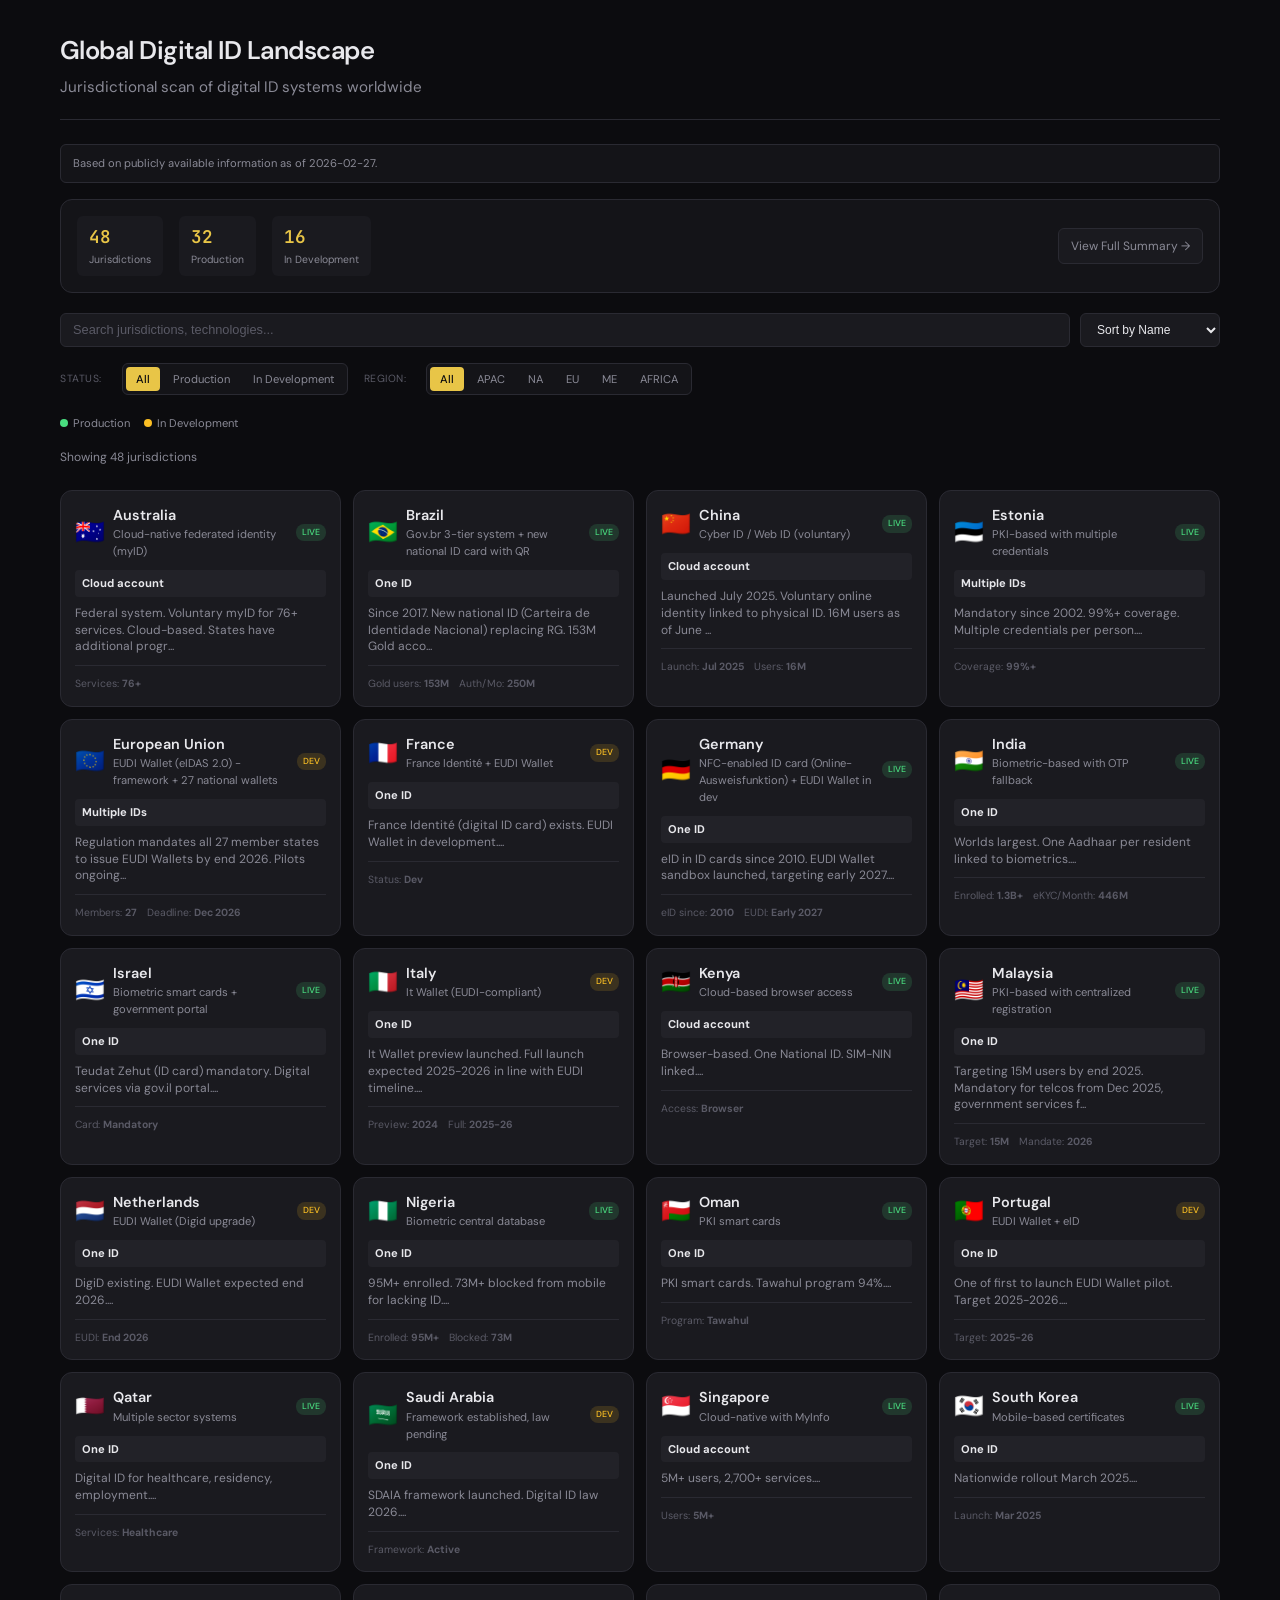
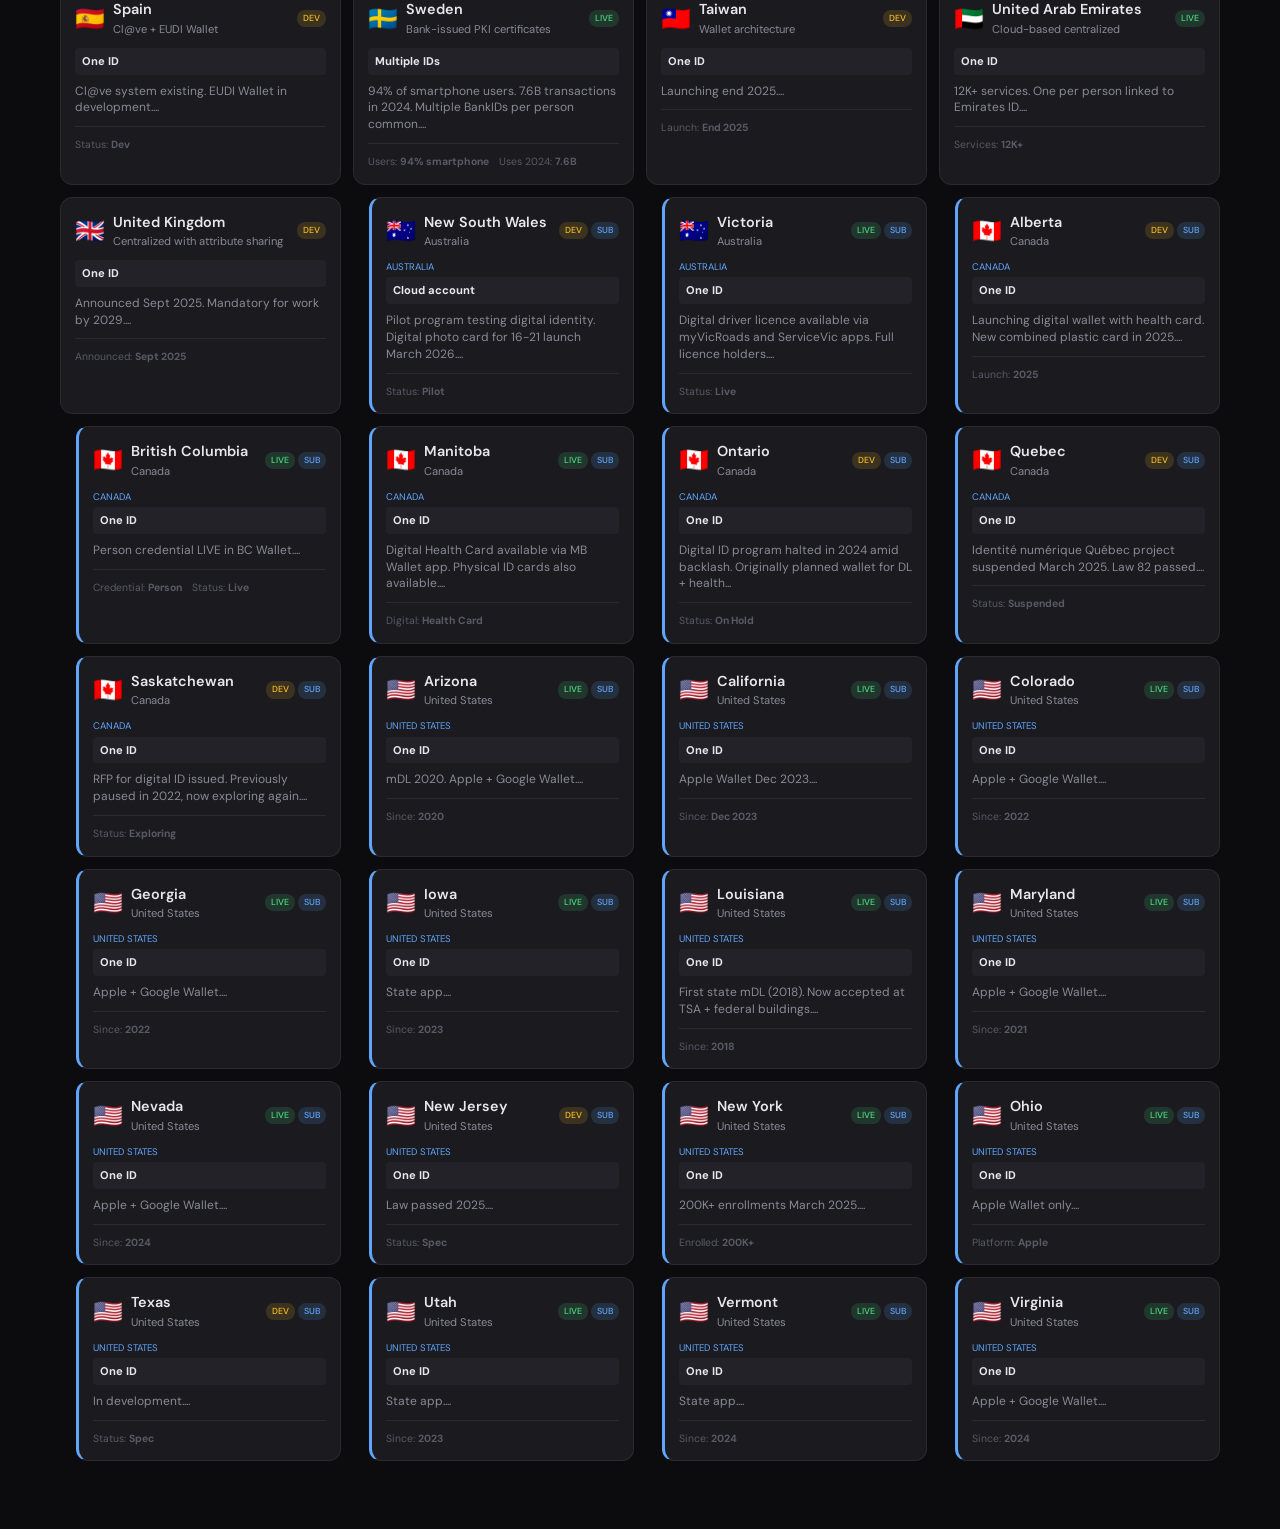
==== commit 5381d2fb: "Simplify main page - single compact summary with link to full page" ====
--- a/index.html
+++ b/index.html
@@ -13,10 +13,6 @@
     header { margin-bottom: 24px; border-bottom: 1px solid var(--border); padding-bottom: 20px; }
     h1 { font-size: 1.6rem; font-weight: 600; letter-spacing: -0.02em; margin-bottom: 6px; }
     .subtitle { color: var(--text-dim); font-size: 0.95rem; }
-    .stats { display: flex; gap: 16px; margin-top: 20px; flex-wrap: wrap; }
-    .stat { background: var(--bg-elevated); border: 1px solid var(--border); border-radius: var(--radius); padding: 10px 14px; display: flex; align-items: center; gap: 10px; }
-    .stat-value { font-family: 'JetBrains Mono', monospace; font-size: 1.1rem; font-weight: 500; color: var(--accent); }
-    .stat-label { font-size: 0.65rem; color: var(--text-mute); text-transform: uppercase; letter-spacing: 0.05em; }
     .filters-bar { display: flex; gap: 16px; margin-bottom: 20px; flex-wrap: wrap; align-items: center; }
     .filter-group { display: flex; gap: 3px; background: var(--bg-elevated); padding: 3px; border-radius: var(--radius); border: 1px solid var(--border); }
     .filter-btn { padding: 5px 10px; background: transparent; border: none; border-radius: 4px; color: var(--text-dim); font-family: inherit; font-size: 0.7rem; cursor: pointer; }
@@ -34,7 +30,7 @@
     .card.is-subnational { margin-left: 16px; border-left: 3px solid var(--info); }
     .card-header { display: flex; align-items: center; justify-content: space-between; gap: 10px; margin-bottom: 10px; }
     .card-title-group { display: flex; align-items: center; gap: 8px; }
-    .card-flag { width: 28px; height: 19px; border-radius: 2px; object-fit: cover; }
+    .card-flag { font-size: 1.5rem; }
     .card-title { font-weight: 600; font-size: 0.9rem; }
     .card-subtitle { font-size: 0.7rem; color: var(--text-dim); }
     .card-badges { display: flex; gap: 3px; }
@@ -60,7 +56,7 @@
     .modal-overlay.active .modal { transform: scale(1); }
     .modal-header { padding: 14px 14px 0; display: flex; align-items: center; justify-content: space-between; }
     .modal-title { font-size: 1rem; font-weight: 600; display: flex; align-items: center; gap: 8px; }
-    .modal-flag { width: 26px; height: 18px; border-radius: 2px; }
+    .modal-flag { font-size: 1.5rem; }
     .modal-close { background: none; border: none; color: var(--text-mute); font-size: 1.2rem; cursor: pointer; }
     .modal-body { padding: 14px; }
     .modal-section { margin-bottom: 14px; }
@@ -78,15 +74,22 @@
     @media (max-width: 600px) { .container { padding: 20px 12px; } .cards { grid-template-columns: 1fr; } }
     .loading { text-align: center; padding: 40px; color: var(--text-dim); }
     .disclaimer { background: var(--bg-elevated); border: 1px solid var(--border); border-radius: var(--radius); padding: 10px 12px; margin-bottom: 16px; font-size: 0.7rem; color: var(--text-dim); }
-    .exec-summary { background: var(--bg-elevated); border: 1px solid var(--border); border-radius: var(--radius-lg); padding: 16px; margin-bottom: 20px; }
-    .exec-summary h2 { font-size: 0.75rem; text-transform: uppercase; letter-spacing: 0.06em; color: var(--accent); margin-bottom: 12px; }
-    .exec-grid { display: grid; grid-template-columns: repeat(auto-fit, minmax(180px, 1fr)); gap: 12px; margin-bottom: 16px; }
-    .exec-stat { background: var(--bg-card); border-radius: var(--radius); padding: 12px; }
-    .exec-stat-value { font-family: 'JetBrains Mono', monospace; font-size: 1.5rem; font-weight: 600; color: var(--accent); }
-    .exec-stat-label { font-size: 0.7rem; color: var(--text-dim); margin-top: 2px; }
-    .exec-insights { display: grid; grid-template-columns: repeat(auto-fit, minmax(220px, 1fr)); gap: 10px; }
-    .exec-insight { background: var(--bg-card); border-radius: var(--radius); padding: 10px; font-size: 0.75rem; color: var(--text-dim); border-left: 3px solid var(--accent); }
-    .exec-insight strong { color: var(--text); }
+    .exec-summary { background: var(--bg-elevated); border: 1px solid var(--border); border-radius: var(--radius-lg); padding: 16px; margin-bottom: 20px; display: flex; justify-content: space-between; align-items: center; flex-wrap: wrap; gap: 16px; }
+    .exec-summary h2 { font-size: 0.75rem; text-transform: uppercase; letter-spacing: 0.06em; color: var(--accent); margin-bottom: 0; }
+    .exec-summary-stats { display: flex; gap: 16px; flex-wrap: wrap; }
+    .exec-stat { background: var(--bg-card); border-radius: var(--radius); padding: 8px 12px; }
+    .exec-stat-value { font-family: 'JetBrains Mono', monospace; font-size: 1.1rem; font-weight: 600; color: var(--accent); }
+    .exec-stat-label { font-size: 0.65rem; color: var(--text-dim); margin-top: 2px; }
+    .exec-summary .header-btn { margin-bottom: 0; }
+    .header-actions { display: flex; gap: 10px; margin-top: 16px; flex-wrap: wrap; }
+    .header-btn { display: inline-flex; align-items: center; gap: 6px; padding: 8px 12px; background: var(--bg-card); border: 1px solid var(--border); border-radius: var(--radius); color: var(--text-dim); font-size: 0.75rem; text-decoration: none; transition: all 0.2s; }
+    .header-btn:hover { border-color: var(--accent); color: var(--text); }
+    .header-btn svg { width: 14px; height: 14px; }
+    .search-bar { display: flex; gap: 10px; margin-bottom: 16px; }
+    .search-input { flex: 1; background: var(--bg-card); border: 1px solid var(--border); border-radius: var(--radius); padding: 8px 12px; color: var(--text); font-size: 0.8rem; }
+    .search-input:focus { outline: none; border-color: var(--accent); }
+    .search-input::placeholder { color: var(--text-mute); }
+    .sort-select { background: var(--bg-card); border: 1px solid var(--border); border-radius: var(--radius); padding: 8px 12px; color: var(--text); font-size: 0.75rem; min-width: 140px; }
   </style>
 </head>
 <body>
@@ -94,13 +97,19 @@
     <header>
       <h1 id="pageTitle">Global Digital ID Landscape</h1>
       <p class="subtitle" id="pageSubtitle">Loading...</p>
-      <div class="stats" id="statsBar"></div>
     </header>
     <div class="disclaimer" id="disclaimer"></div>
     <div class="exec-summary" id="execSummary" style="display:none;">
-      <h2>Executive Summary</h2>
-      <div class="exec-grid" id="execGrid"></div>
-      <div class="exec-insights" id="execInsights"></div>
+      <div class="exec-summary-stats" id="execStats"></div>
+      <a href="summary.html" class="header-btn">View Full Summary →</a>
+    </div>
+    <div class="search-bar">
+      <input type="text" class="search-input" id="searchInput" placeholder="Search jurisdictions, technologies...">
+      <select class="sort-select" id="sortSelect">
+        <option value="name">Sort by Name</option>
+        <option value="region">Sort by Region</option>
+        <option value="status">Sort by Status</option>
+      </select>
     </div>
     <div class="filters-bar" id="filters"></div>
     <div class="legend" id="legend"></div>
@@ -125,7 +134,7 @@
   </div>
   <script>
     let appData = null;
-    let filter = 'all', model = 'all', region = 'all';
+    let filter = 'all', model = 'all', region = 'all', sortBy = 'name', searchQuery = '';
     
     async function loadData() {
       try {
@@ -141,13 +150,31 @@
       document.getElementById('pageTitle').textContent = appData.meta.title;
       document.getElementById('pageSubtitle').textContent = appData.meta.description;
       
-      // Stats
-      const stats = appData.stats;
-      let statsHtml = '';
-      if (stats.countries) statsHtml += '<div class="stat"><span class="stat-value">'+stats.countries+'</span><span class="stat-label">Countries</span></div>';
-      if (stats.subnationals) statsHtml += '<div class="stat"><span class="stat-value">'+stats.subnationals+'</span><span class="stat-label">Subnationals</span></div>';
-      if (stats.euDeadline) statsHtml += '<div class="stat"><span class="stat-value">'+stats.euDeadline+'</span><span class="stat-label">EU Deadline</span></div>';
-      document.getElementById('statsBar').innerHTML = statsHtml;
+      // Check URL params for pre-selected filters
+      const urlParams = new URLSearchParams(window.location.search);
+      if (urlParams.has('region')) {
+        region = urlParams.get('region');
+      }
+      if (urlParams.has('filter')) {
+        filter = urlParams.get('filter');
+      }
+      
+      // Disclaimer
+      document.getElementById('disclaimer').textContent = `Based on publicly available information as of ${appData.meta.lastUpdated}.`;
+      
+      // Executive Summary - compact
+      const jur = appData.jurisdictions;
+      const total = jur.length;
+      const production = jur.filter(j => j.status === 'production').length;
+      const development = jur.filter(j => j.status === 'development').length;
+      
+      document.getElementById('execStats').innerHTML = `
+        <div class="exec-stat"><div class="exec-stat-value">${total}</div><div class="exec-stat-label">Jurisdictions</div></div>
+        <div class="exec-stat"><div class="exec-stat-value">${production}</div><div class="exec-stat-label">Production</div></div>
+        <div class="exec-stat"><div class="exec-stat-value">${development}</div><div class="exec-stat-label">In Development</div></div>
+      `;
+      
+      document.getElementById('execSummary').style.display = 'flex';
       
       // Legend
       document.getElementById('legend').innerHTML = `
@@ -155,41 +182,6 @@
         <div class="legend-item"><span class="legend-dot spec"></span> In Development</div>
       `;
       
-      // Disclaimer
-      document.getElementById('disclaimer').textContent = `Based on publicly available information as of ${appData.meta.lastUpdated}.`;
-      
-      // Executive Summary
-      const jur = appData.jurisdictions;
-      const total = jur.length;
-      const production = jur.filter(j => j.status === 'production').length;
-      const development = jur.filter(j => j.status === 'development').length;
-      const regions = {};
-      jur.forEach(j => { regions[j.region] = (regions[j.region] || 0) + 1; });
-      const models = {};
-      jur.forEach(j => { models[j.issuanceModel] = (models[j.issuanceModel] || 0) + 1; });
-      const noDevice = jur.filter(j => j.nodevice && j.nodevice.length > 0).length;
-      
-      document.getElementById('execGrid').innerHTML = `
-        <div class="exec-stat"><div class="exec-stat-value">${total}</div><div class="exec-stat-label">Jurisdictions Tracked</div></div>
-        <div class="exec-stat"><div class="exec-stat-value">${production}</div><div class="exec-stat-label">In Production</div></div>
-        <div class="exec-stat"><div class="exec-stat-value">${development}</div><div class="exec-stat-label">In Development</div></div>
-        <div class="exec-stat"><div class="exec-stat-value">${noDevice}</div><div class="exec-stat-label">Offer Non-Digital Options</div></div>
-      `;
-      
-      const regionLabels = { eu: 'Europe', apac: 'Asia-Pacific', na: 'Americas', mea: 'Middle East/Africa' };
-      const topRegions = Object.entries(regions).sort((a,b) => b[1]-a[1]).slice(0,3);
-      const topModels = Object.entries(models).sort((a,b) => b[1]-a[1]);
-      
-      let insightsHtml = '';
-      insightsHtml += `<div class="exec-insight"><strong>${production > development ? 'Production leads' : 'Most still developing'}</strong> — ${production} live systems vs ${development} in development</div>`;
-      if (topRegions.length) insightsHtml += `<div class="exec-insight"><strong>Top regions</strong> — ${topRegions.map(([r,c]) => (regionLabels[r]||r)+': '+c).join(', ')}</div>`;
-      if (topModels.length) insightsHtml += `<div class="exec-insight"><strong>Issuance models</strong> — ${topModels.map(([m,c]) => m.charAt(0).toUpperCase()+m.slice(1)+': '+c).join(', ')}</div>`;
-      insightsHtml += `<div class="exec-insight"><strong>EU Deadline</strong> — All 27 member states must issue wallets by end of ${appData.stats.euDeadline || '2026'}</div>`;
-      insightsHtml += `<div class="exec-insight"><strong>Scale</strong> — Systems cover ~${appData.stats.users || '1.4B'} users globally</div>`;
-      
-      document.getElementById('execInsights').innerHTML = insightsHtml;
-      document.getElementById('execSummary').style.display = 'block';
-      
       renderFilters();
       renderCards();
     }
@@ -199,14 +191,14 @@
       document.getElementById('filters').innerHTML = `
         <span class="filter-label">Status:</span>
         <div class="filter-group">
-          <button class="filter-btn active" data-filter="all">All</button>
-          <button class="filter-btn" data-filter="production">Production</button>
-          <button class="filter-btn" data-filter="development">In Development</button>
+          <button class="filter-btn ${filter === 'all' ? 'active' : ''}" data-filter="all">All</button>
+          <button class="filter-btn ${filter === 'production' ? 'active' : ''}" data-filter="production">Production</button>
+          <button class="filter-btn ${filter === 'development' ? 'active' : ''}" data-filter="development">In Development</button>
         </div>
         <span class="filter-label">Region:</span>
         <div class="filter-group">
-          <button class="filter-btn active" data-region="all">All</button>
-          ${regions.map(r => `<button class="filter-btn" data-region="${r}">${r.toUpperCase()}</button>`).join('')}
+          <button class="filter-btn ${region === 'all' ? 'active' : ''}" data-region="all">All</button>
+          ${regions.map(r => `<button class="filter-btn ${region === r ? 'active' : ''}" data-region="${r}">${r.toUpperCase()}</button>`).join('')}
         </div>
       `;
       document.querySelectorAll('.filter-btn[data-filter]').forEach(b => b.onclick = () => {
@@ -223,18 +215,41 @@
       const filtered = appData.jurisdictions.filter(j => {
         const f = filter === 'all' || j.status === filter;
         const r = region === 'all' || j.region === region;
-        return f && r;
+        
+        // Search filter
+        let s = true;
+        if (searchQuery) {
+          const q = searchQuery.toLowerCase();
+          s = j.name.toLowerCase().includes(q) || 
+              j.technology.toLowerCase().includes(q) ||
+              (j.description && j.description.toLowerCase().includes(q)) ||
+              (j.parent && j.parent.toLowerCase().includes(q));
+        }
+        
+        return f && r && s;
       }).sort((a, b) => {
-        if (a.isSubnational !== b.isSubnational) return a.isSubnational ? 1 : -1;
-        if (a.isSubnational && a.parent !== b.parent) return a.parent.localeCompare(b.parent);
-        return a.name.localeCompare(b.name);
+        // Sort
+        if (sortBy === 'name') {
+          if (a.isSubnational !== b.isSubnational) return a.isSubnational ? 1 : -1;
+          if (a.isSubnational && a.parent !== b.parent) return a.parent.localeCompare(b.parent);
+          return a.name.localeCompare(b.name);
+        }
+        if (sortBy === 'region') {
+          if (a.region !== b.region) return a.region.localeCompare(b.region);
+          return a.name.localeCompare(b.name);
+        }
+        if (sortBy === 'status') {
+          if (a.status !== b.status) return a.status === 'production' ? -1 : 1;
+          return a.name.localeCompare(b.name);
+        }
+        return 0;
       });
       
       document.getElementById('cards').innerHTML = `<div style="grid-column: 1/-1; margin-bottom: 12px; color: var(--text-dim); font-size: 0.75rem;">Showing ${filtered.length} jurisdictions</div>` + filtered.map(j => `
         <div class="card ${j.isSubnational ? 'is-subnational' : ''}" onclick="openModal('${j.name.replace(/'/g, "\\'")}')">
           <div class="card-header">
             <div class="card-title-group">
-              <img class="card-flag" src="flags/${j.flag}.png" alt="${j.name}">
+              <span class="card-flag">${getFlag(j.flag)}</span>
               <div>
                 <div class="card-title">${j.name}</div>
                 <div class="card-subtitle">${j.isSubnational ? j.parent : j.technology}</div>
@@ -256,7 +271,7 @@
     window.openModal = function(name) {
       const j = appData.jurisdictions.find(x => x.name === name);
       if (!j) return;
-      document.getElementById('modalTitle').innerHTML = `<img class="modal-flag" src="flags/${j.flag}.png"> ${j.name}`;
+      document.getElementById('modalTitle').innerHTML = `<span class="modal-flag">${getFlag(j.flag)}</span> ${j.name}`;
       document.getElementById('modalDesc').textContent = j.description;
       document.getElementById('modalTech').textContent = j.technology;
       document.getElementById('modalDetails').innerHTML = j.details.map(d => `<li>${d}</li>`).join('');
@@ -269,6 +284,23 @@
     window.closeModal = function() { document.getElementById('modal').classList.remove('active'); };
     document.getElementById('modal').onclick = e => { if(e.target.id === 'modal') closeModal(); };
     document.onkeydown = e => { if(e.key === 'Escape') closeModal(); };
+    
+    function getFlag(code) {
+      const flags = { au:'🇦🇺', br:'🇧🇷', cn:'🇨🇳', de:'🇩🇪', ee:'🇪🇪', es:'🇪🇸', eu:'🇪🇺', fr:'🇫🇷', gb:'🇬🇧', in:'🇮🇳', il:'🇮🇱', it:'🇮🇹', ke:'🇰🇪', kr:'🇰🇷', my:'🇲🇾', ng:'🇳🇬', nl:'🇳🇱', om:'🇴🇲', pt:'🇵🇹', qa:'🇶🇦', sa:'🇸🇦', sg:'🇸🇬', se:'🇸🇪', tw:'🇹🇼', ae:'🇦🇪', us:'🇺🇸', ca:'🇨🇦', af:'🇦🇫' };
+      return flags[code] || '🏳️';
+    }
+    
+    // Search and sort
+    document.getElementById('searchInput').addEventListener('input', (e) => {
+      searchQuery = e.target.value;
+      renderCards();
+    });
+    
+    document.getElementById('sortSelect').addEventListener('change', (e) => {
+      sortBy = e.target.value;
+      renderCards();
+    });
+    
     loadData();
   </script>
 </body>
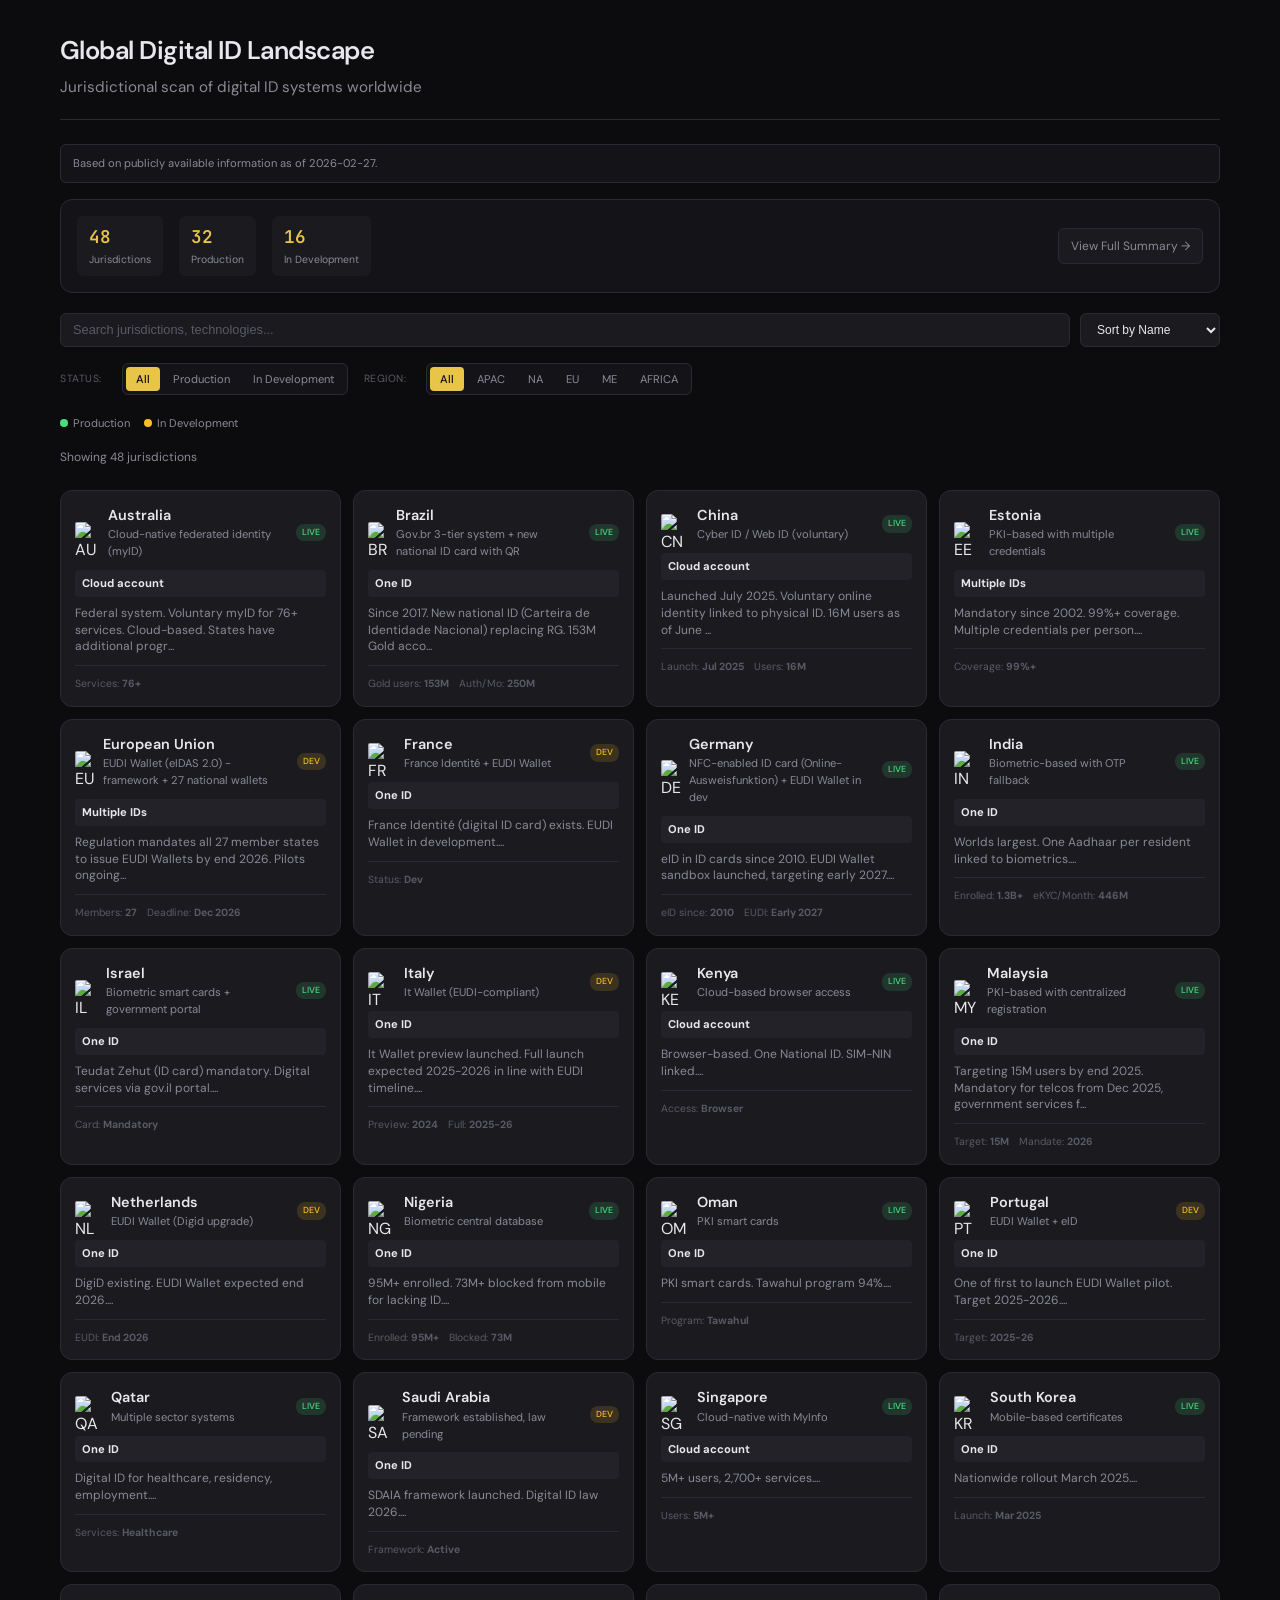
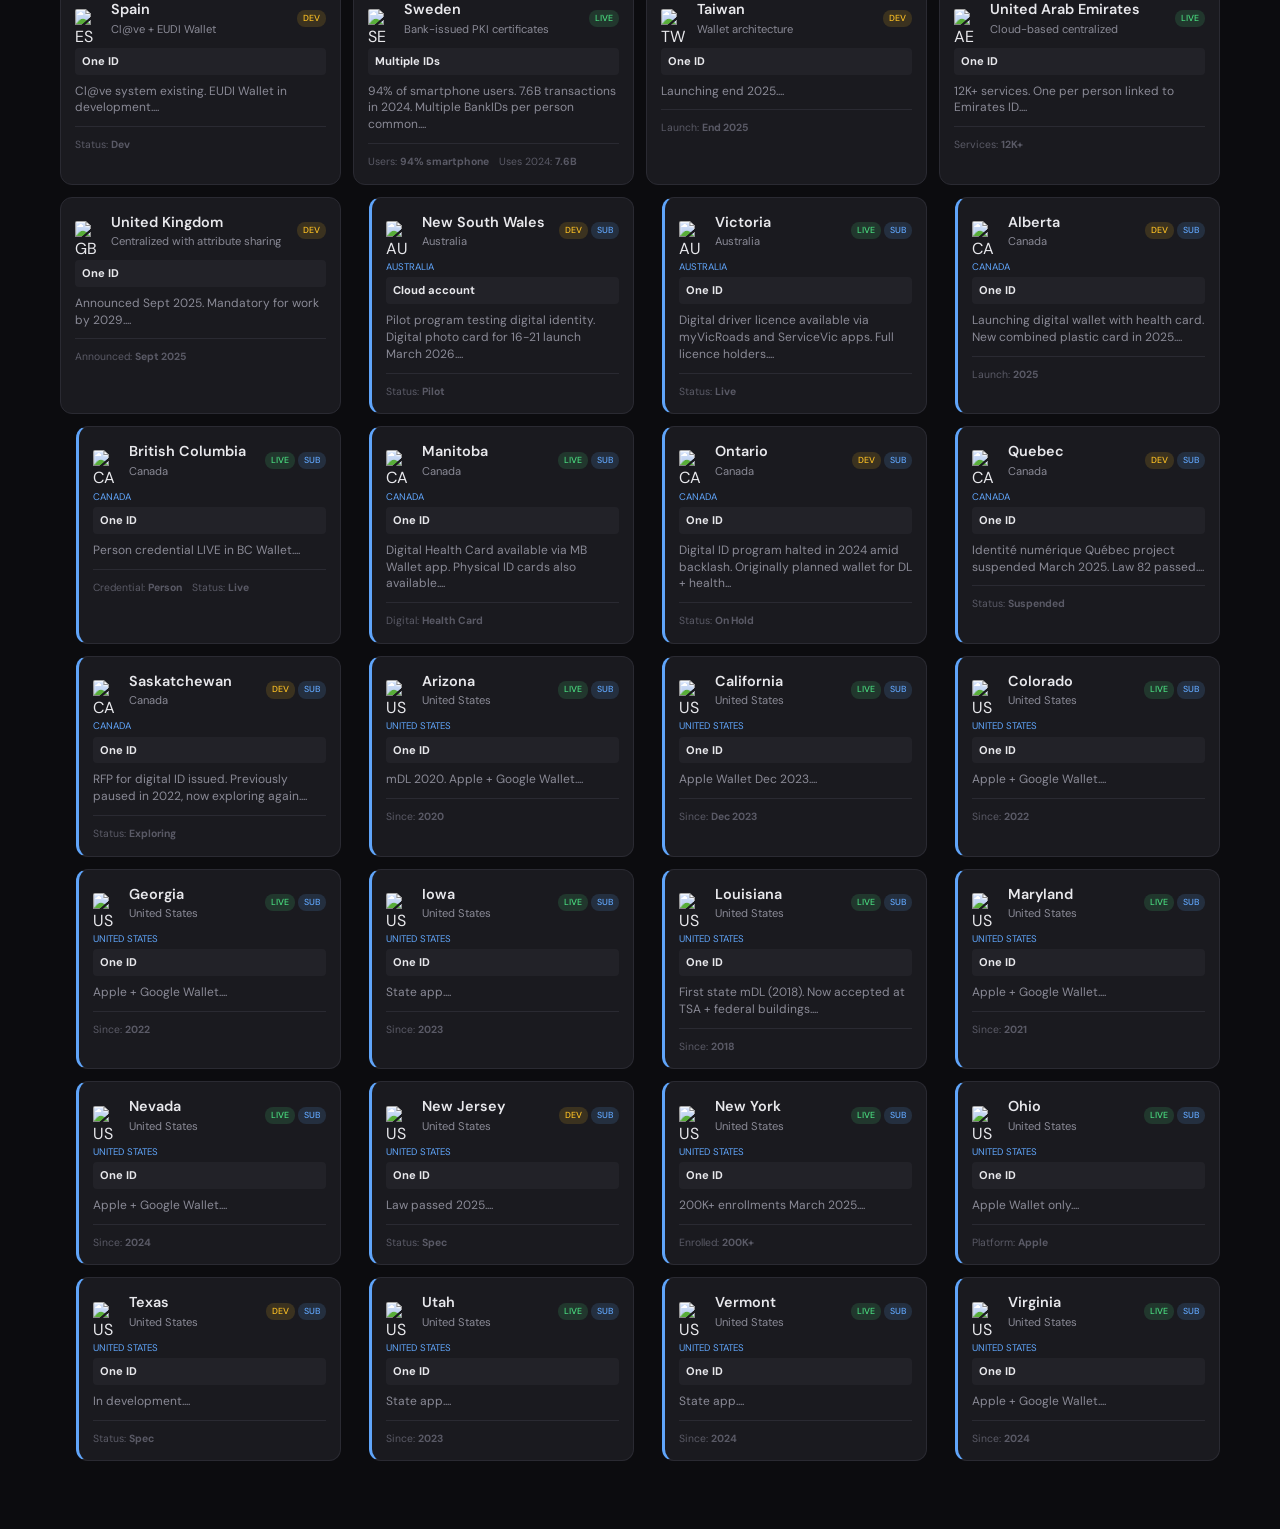
==== commit 760d2e76: "Use flagcdn.com for reliable SVG flags (fixes Windows browser issues)" ====
--- a/index.html
+++ b/index.html
@@ -30,7 +30,7 @@
     .card.is-subnational { margin-left: 16px; border-left: 3px solid var(--info); }
     .card-header { display: flex; align-items: center; justify-content: space-between; gap: 10px; margin-bottom: 10px; }
     .card-title-group { display: flex; align-items: center; gap: 8px; }
-    .card-flag { font-size: 1.5rem; }
+    .card-flag { width: 28px; height: 20px; border-radius: 2px; }
     .card-title { font-weight: 600; font-size: 0.9rem; }
     .card-subtitle { font-size: 0.7rem; color: var(--text-dim); }
     .card-badges { display: flex; gap: 3px; }
@@ -56,7 +56,7 @@
     .modal-overlay.active .modal { transform: scale(1); }
     .modal-header { padding: 14px 14px 0; display: flex; align-items: center; justify-content: space-between; }
     .modal-title { font-size: 1rem; font-weight: 600; display: flex; align-items: center; gap: 8px; }
-    .modal-flag { font-size: 1.5rem; }
+    .modal-flag { width: 28px; height: 20px; border-radius: 2px; }
     .modal-close { background: none; border: none; color: var(--text-mute); font-size: 1.2rem; cursor: pointer; }
     .modal-body { padding: 14px; }
     .modal-section { margin-bottom: 14px; }
@@ -286,8 +286,7 @@
     document.onkeydown = e => { if(e.key === 'Escape') closeModal(); };
     
     function getFlag(code) {
-      const flags = { au:'🇦🇺', br:'🇧🇷', cn:'🇨🇳', de:'🇩🇪', ee:'🇪🇪', es:'🇪🇸', eu:'🇪🇺', fr:'🇫🇷', gb:'🇬🇧', in:'🇮🇳', il:'🇮🇱', it:'🇮🇹', ke:'🇰🇪', kr:'🇰🇷', my:'🇲🇾', ng:'🇳🇬', nl:'🇳🇱', om:'🇴🇲', pt:'🇵🇹', qa:'🇶🇦', sa:'🇸🇦', sg:'🇸🇬', se:'🇸🇪', tw:'🇹🇼', ae:'🇦🇪', us:'🇺🇸', ca:'🇨🇦', af:'🇦🇫' };
-      return flags[code] || '🏳️';
+      return `<img src="https://flagcdn.com/w40/${code}.png" srcset="https://flagcdn.com/w80/${code}.png 2x" alt="${code.toUpperCase()}" style="width:28px;height:20px;border-radius:2px;">`;
     }
     
     // Search and sort
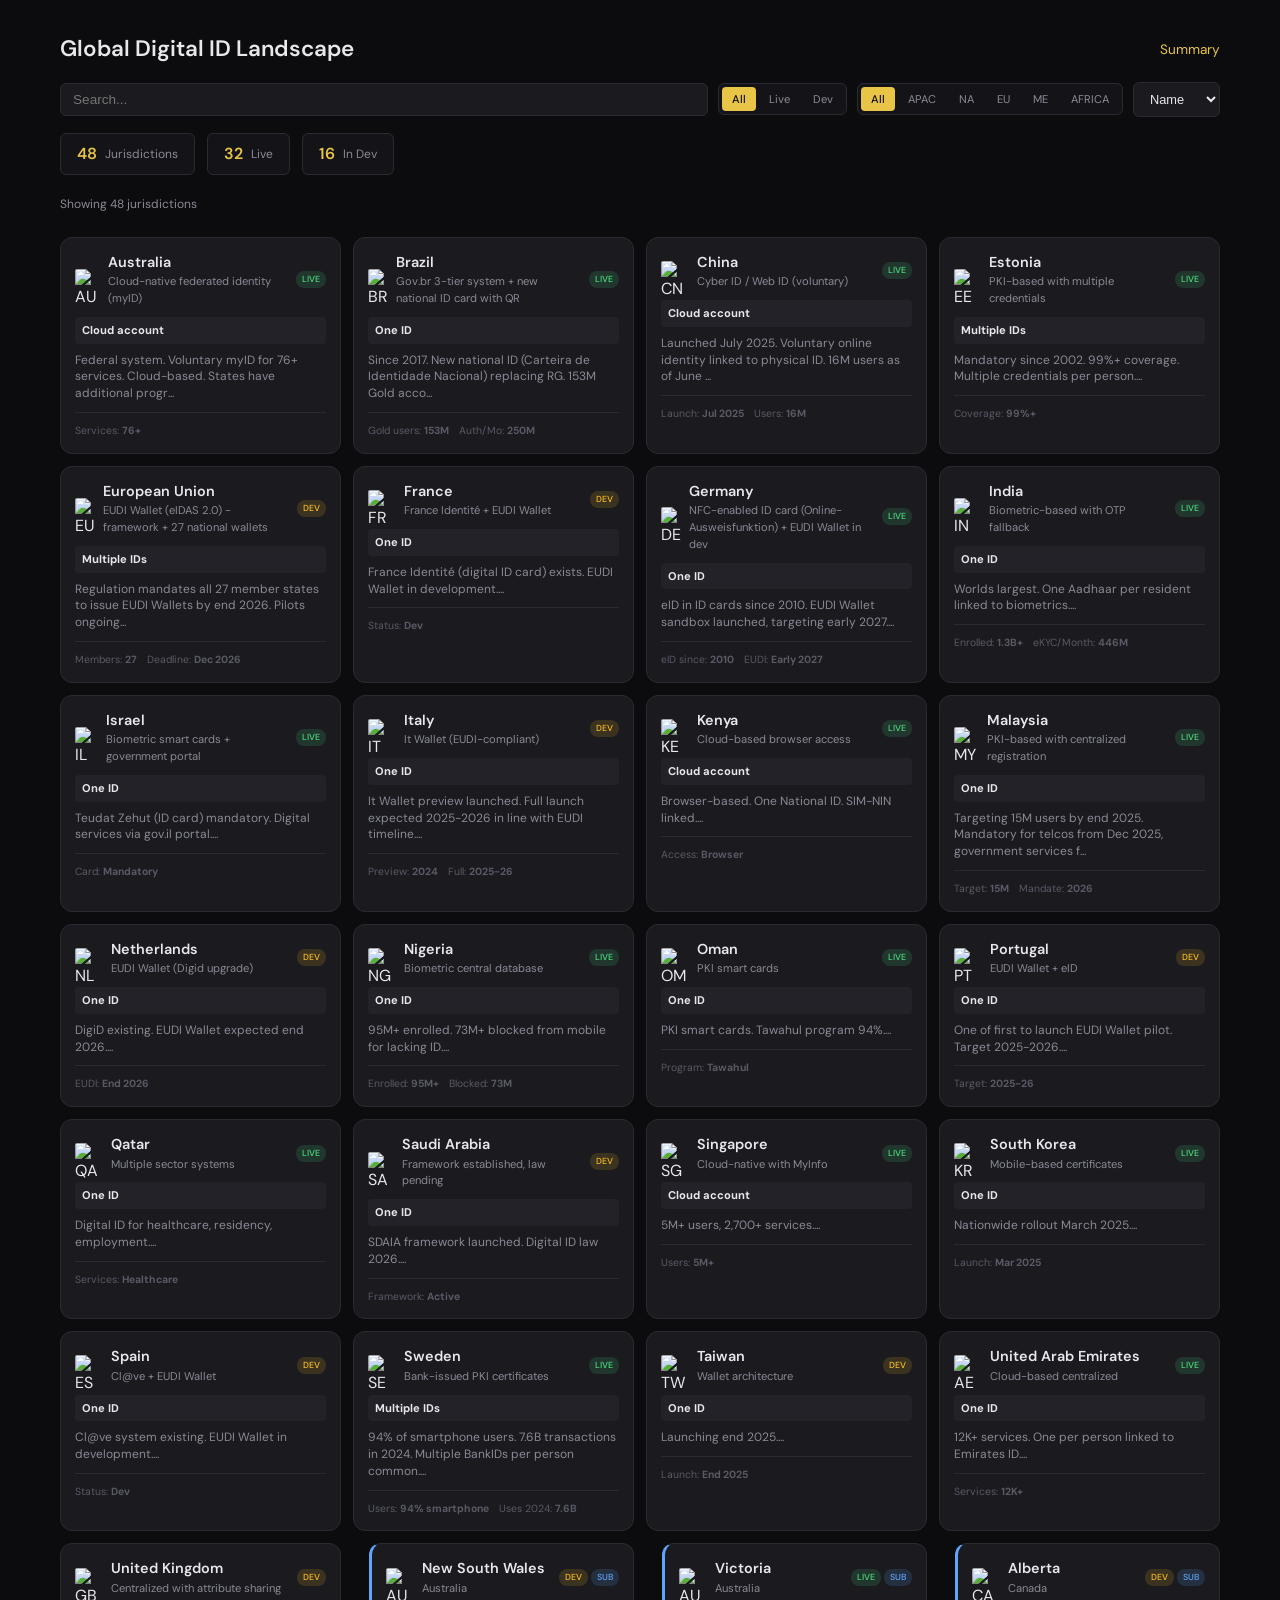
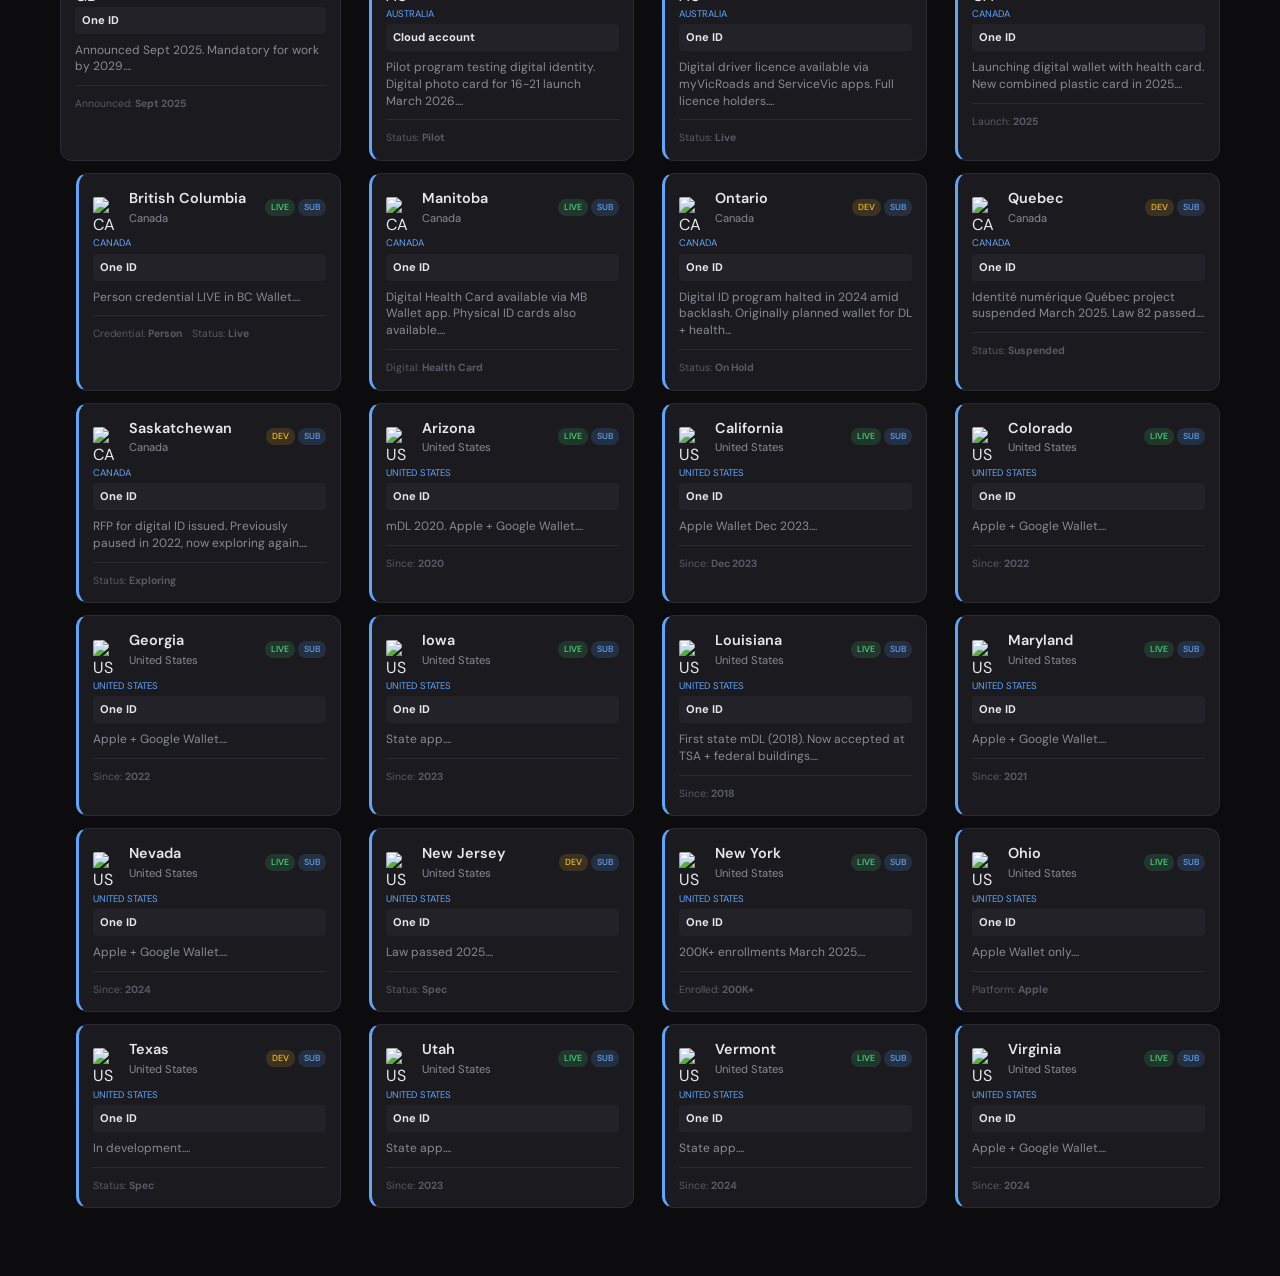
==== commit a6175332: "Clean up main page - simpler toolbar and header" ====
--- a/index.html
+++ b/index.html
@@ -10,9 +10,27 @@
     * { margin: 0; padding: 0; box-sizing: border-box; }
     body { font-family: 'DM Sans', system-ui, sans-serif; background: var(--bg); color: var(--text); line-height: 1.5; min-height: 100vh; }
     .container { max-width: 1200px; margin: 0 auto; padding: 32px 20px; }
-    header { margin-bottom: 24px; border-bottom: 1px solid var(--border); padding-bottom: 20px; }
-    h1 { font-size: 1.6rem; font-weight: 600; letter-spacing: -0.02em; margin-bottom: 6px; }
-    .subtitle { color: var(--text-dim); font-size: 0.95rem; }
+    h1 { font-size: 1.4rem; font-weight: 600; margin: 0; }
+    
+    /* Toolbar */
+    .toolbar { display: flex; justify-content: space-between; align-items: center; margin-bottom: 16px; }
+    .toolbar h1 { font-size: 1.4rem; }
+    .toolbar-link { color: var(--accent); text-decoration: none; font-size: 0.85rem; }
+    .toolbar-link:hover { text-decoration: underline; }
+    
+    /* Toolbar bar with filters */
+    .toolbar-bar { display: flex; gap: 10px; align-items: center; margin-bottom: 16px; flex-wrap: wrap; }
+    .search-input { flex: 1; min-width: 150px; background: var(--bg-card); border: 1px solid var(--border); border-radius: var(--radius); padding: 8px 12px; color: var(--text); font-size: 0.85rem; }
+    .search-input:focus { outline: none; border-color: var(--accent); }
+    .sort-select { background: var(--bg-card); border: 1px solid var(--border); border-radius: var(--radius); padding: 8px 12px; color: var(--text); font-size: 0.8rem; }
+    
+    /* Exec bar */
+    .exec-bar { display: flex; gap: 12px; margin-bottom: 20px; flex-wrap: wrap; align-items: center; }
+    .exec-bar-stat { background: var(--bg-elevated); border: 1px solid var(--border); border-radius: var(--radius); padding: 8px 16px; display: flex; align-items: center; gap: 8px; }
+    .exec-bar-stat-value { font-weight: 600; color: var(--accent); }
+    .exec-bar-stat-label { font-size: 0.75rem; color: var(--text-dim); }
+    
+    /* Filters */
     .filters-bar { display: flex; gap: 16px; margin-bottom: 20px; flex-wrap: wrap; align-items: center; }
     .filter-group { display: flex; gap: 3px; background: var(--bg-elevated); padding: 3px; border-radius: var(--radius); border: 1px solid var(--border); }
     .filter-btn { padding: 5px 10px; background: transparent; border: none; border-radius: 4px; color: var(--text-dim); font-family: inherit; font-size: 0.7rem; cursor: pointer; }
@@ -73,46 +91,32 @@
     .modal-link a { display: inline-flex; align-items: center; gap: 5px; padding: 8px 12px; background: var(--accent); color: var(--bg); text-decoration: none; border-radius: 5px; font-weight: 500; font-size: 0.75rem; }
     @media (max-width: 600px) { .container { padding: 20px 12px; } .cards { grid-template-columns: 1fr; } }
     .loading { text-align: center; padding: 40px; color: var(--text-dim); }
-    .disclaimer { background: var(--bg-elevated); border: 1px solid var(--border); border-radius: var(--radius); padding: 10px 12px; margin-bottom: 16px; font-size: 0.7rem; color: var(--text-dim); }
-    .exec-summary { background: var(--bg-elevated); border: 1px solid var(--border); border-radius: var(--radius-lg); padding: 16px; margin-bottom: 20px; display: flex; justify-content: space-between; align-items: center; flex-wrap: wrap; gap: 16px; }
-    .exec-summary h2 { font-size: 0.75rem; text-transform: uppercase; letter-spacing: 0.06em; color: var(--accent); margin-bottom: 0; }
-    .exec-summary-stats { display: flex; gap: 16px; flex-wrap: wrap; }
-    .exec-stat { background: var(--bg-card); border-radius: var(--radius); padding: 8px 12px; }
-    .exec-stat-value { font-family: 'JetBrains Mono', monospace; font-size: 1.1rem; font-weight: 600; color: var(--accent); }
-    .exec-stat-label { font-size: 0.65rem; color: var(--text-dim); margin-top: 2px; }
-    .exec-summary .header-btn { margin-bottom: 0; }
-    .header-actions { display: flex; gap: 10px; margin-top: 16px; flex-wrap: wrap; }
-    .header-btn { display: inline-flex; align-items: center; gap: 6px; padding: 8px 12px; background: var(--bg-card); border: 1px solid var(--border); border-radius: var(--radius); color: var(--text-dim); font-size: 0.75rem; text-decoration: none; transition: all 0.2s; }
-    .header-btn:hover { border-color: var(--accent); color: var(--text); }
-    .header-btn svg { width: 14px; height: 14px; }
-    .search-bar { display: flex; gap: 10px; margin-bottom: 16px; }
-    .search-input { flex: 1; background: var(--bg-card); border: 1px solid var(--border); border-radius: var(--radius); padding: 8px 12px; color: var(--text); font-size: 0.8rem; }
-    .search-input:focus { outline: none; border-color: var(--accent); }
-    .search-input::placeholder { color: var(--text-mute); }
-    .sort-select { background: var(--bg-card); border: 1px solid var(--border); border-radius: var(--radius); padding: 8px 12px; color: var(--text); font-size: 0.75rem; min-width: 140px; }
   </style>
 </head>
 <body>
   <div class="container">
-    <header>
-      <h1 id="pageTitle">Global Digital ID Landscape</h1>
-      <p class="subtitle" id="pageSubtitle">Loading...</p>
-    </header>
-    <div class="disclaimer" id="disclaimer"></div>
-    <div class="exec-summary" id="execSummary" style="display:none;">
-      <div class="exec-summary-stats" id="execStats"></div>
-      <a href="summary.html" class="header-btn">View Full Summary →</a>
+    <div class="toolbar">
+      <div class="toolbar-left">
+        <h1 id="pageTitle">Global Digital ID</h1>
+      </div>
+      <div class="toolbar-right">
+        <a href="summary.html" class="toolbar-link">Summary</a>
+      </div>
     </div>
-    <div class="search-bar">
-      <input type="text" class="search-input" id="searchInput" placeholder="Search jurisdictions, technologies...">
+    
+    <div class="toolbar-bar">
+      <input type="text" class="search-input" id="searchInput" placeholder="Search...">
+      <div class="filter-group" id="statusFilters"></div>
+      <div class="filter-group" id="regionFilters"></div>
       <select class="sort-select" id="sortSelect">
-        <option value="name">Sort by Name</option>
-        <option value="region">Sort by Region</option>
-        <option value="status">Sort by Status</option>
+        <option value="name">Name</option>
+        <option value="region">Region</option>
+        <option value="status">Status</option>
       </select>
     </div>
-    <div class="filters-bar" id="filters"></div>
-    <div class="legend" id="legend"></div>
+    
+    <div class="exec-bar" id="execBar"></div>
+    
     <div class="cards" id="cards"></div>
     <div class="section" id="nodeviceSection"></div>
   </div>
@@ -148,7 +152,6 @@
     
     function initApp() {
       document.getElementById('pageTitle').textContent = appData.meta.title;
-      document.getElementById('pageSubtitle').textContent = appData.meta.description;
       
       // Check URL params for pre-selected filters
       const urlParams = new URLSearchParams(window.location.search);
@@ -159,27 +162,16 @@
         filter = urlParams.get('filter');
       }
       
-      // Disclaimer
-      document.getElementById('disclaimer').textContent = `Based on publicly available information as of ${appData.meta.lastUpdated}.`;
-      
-      // Executive Summary - compact
+      // Executive Summary - compact stats bar
       const jur = appData.jurisdictions;
       const total = jur.length;
       const production = jur.filter(j => j.status === 'production').length;
       const development = jur.filter(j => j.status === 'development').length;
       
-      document.getElementById('execStats').innerHTML = `
-        <div class="exec-stat"><div class="exec-stat-value">${total}</div><div class="exec-stat-label">Jurisdictions</div></div>
-        <div class="exec-stat"><div class="exec-stat-value">${production}</div><div class="exec-stat-label">Production</div></div>
-        <div class="exec-stat"><div class="exec-stat-value">${development}</div><div class="exec-stat-label">In Development</div></div>
-      `;
-      
-      document.getElementById('execSummary').style.display = 'flex';
-      
-      // Legend
-      document.getElementById('legend').innerHTML = `
-        <div class="legend-item"><span class="legend-dot prod"></span> Production</div>
-        <div class="legend-item"><span class="legend-dot spec"></span> In Development</div>
+      document.getElementById('execBar').innerHTML = `
+        <div class="exec-bar-stat"><span class="exec-bar-stat-value">${total}</span> <span class="exec-bar-stat-label">Jurisdictions</span></div>
+        <div class="exec-bar-stat"><span class="exec-bar-stat-value">${production}</span> <span class="exec-bar-stat-label">Live</span></div>
+        <div class="exec-bar-stat"><span class="exec-bar-stat-value">${development}</span> <span class="exec-bar-stat-label">In Dev</span></div>
       `;
       
       renderFilters();
@@ -188,25 +180,21 @@
     
     function renderFilters() {
       const regions = [...new Set(appData.jurisdictions.map(j => j.region))];
-      document.getElementById('filters').innerHTML = `
-        <span class="filter-label">Status:</span>
-        <div class="filter-group">
-          <button class="filter-btn ${filter === 'all' ? 'active' : ''}" data-filter="all">All</button>
-          <button class="filter-btn ${filter === 'production' ? 'active' : ''}" data-filter="production">Production</button>
-          <button class="filter-btn ${filter === 'development' ? 'active' : ''}" data-filter="development">In Development</button>
-        </div>
-        <span class="filter-label">Region:</span>
-        <div class="filter-group">
-          <button class="filter-btn ${region === 'all' ? 'active' : ''}" data-region="all">All</button>
-          ${regions.map(r => `<button class="filter-btn ${region === r ? 'active' : ''}" data-region="${r}">${r.toUpperCase()}</button>`).join('')}
-        </div>
+      document.getElementById('statusFilters').innerHTML = `
+        <button class="filter-btn ${filter === 'all' ? 'active' : ''}" data-filter="all">All</button>
+        <button class="filter-btn ${filter === 'production' ? 'active' : ''}" data-filter="production">Live</button>
+        <button class="filter-btn ${filter === 'development' ? 'active' : ''}" data-filter="dev">Dev</button>
       `;
-      document.querySelectorAll('.filter-btn[data-filter]').forEach(b => b.onclick = () => {
-        document.querySelectorAll('.filter-btn[data-filter]').forEach(x => x.classList.remove('active'));
+      document.getElementById('regionFilters').innerHTML = `
+        <button class="filter-btn ${region === 'all' ? 'active' : ''}" data-region="all">All</button>
+        ${regions.map(r => `<button class="filter-btn ${region === r ? 'active' : ''}" data-region="${r}">${r.toUpperCase()}</button>`).join('')}
+      `;
+      document.querySelectorAll('#statusFilters .filter-btn').forEach(b => b.onclick = () => {
+        document.querySelectorAll('#statusFilters .filter-btn').forEach(x => x.classList.remove('active'));
         b.classList.add('active'); filter = b.dataset.filter; renderCards();
       });
-      document.querySelectorAll('.filter-btn[data-region]').forEach(b => b.onclick = () => {
-        document.querySelectorAll('.filter-btn[data-region]').forEach(x => x.classList.remove('active'));
+      document.querySelectorAll('#regionFilters .filter-btn').forEach(b => b.onclick = () => {
+        document.querySelectorAll('#regionFilters .filter-btn').forEach(x => x.classList.remove('active'));
         b.classList.add('active'); region = b.dataset.region; renderCards();
       });
     }
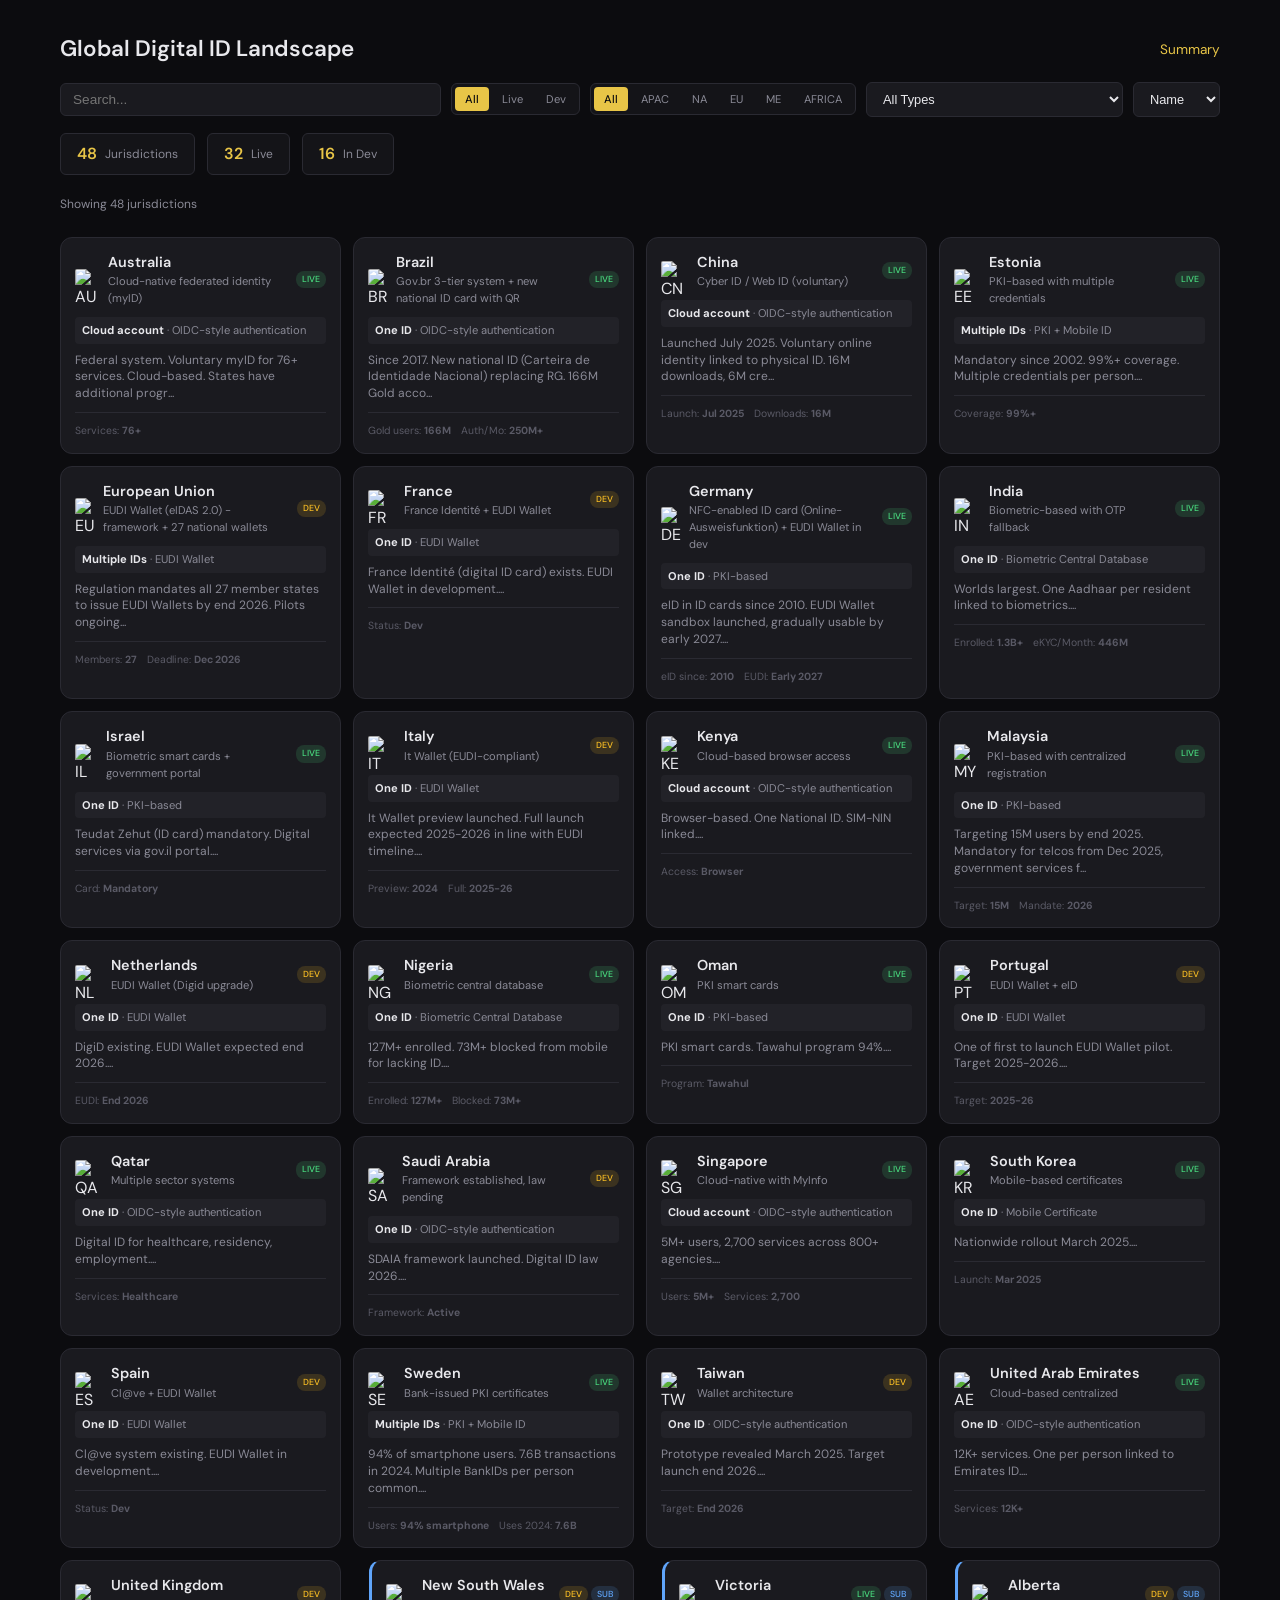
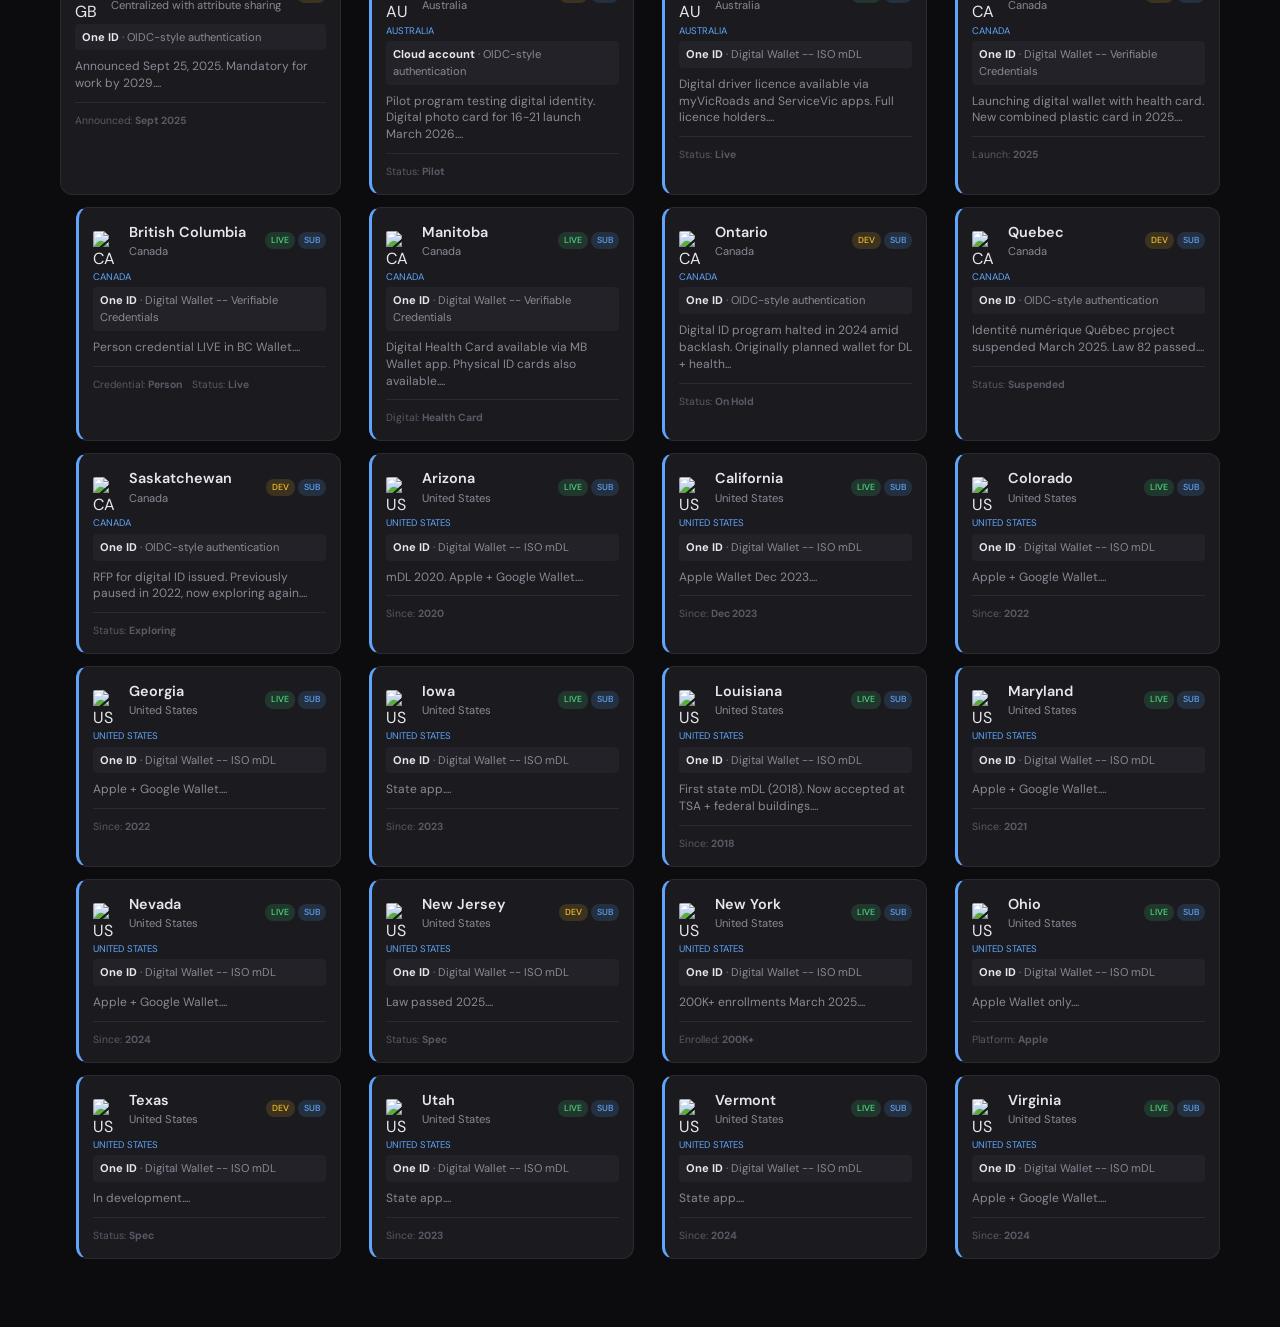
==== commit 1037fa62: "Add credentialType field with filter - OIDC, ISO mDL, Verifiable Credentials, EUDI, PKI, etc." ====
--- a/index.html
+++ b/index.html
@@ -108,6 +108,9 @@
       <input type="text" class="search-input" id="searchInput" placeholder="Search...">
       <div class="filter-group" id="statusFilters"></div>
       <div class="filter-group" id="regionFilters"></div>
+      <select class="sort-select" id="credTypeSelect">
+        <option value="all">All Types</option>
+      </select>
       <select class="sort-select" id="sortSelect">
         <option value="name">Name</option>
         <option value="region">Region</option>
@@ -138,7 +141,7 @@
   </div>
   <script>
     let appData = null;
-    let filter = 'all', model = 'all', region = 'all', sortBy = 'name', searchQuery = '';
+    let filter = 'all', model = 'all', region = 'all', credentialType = 'all', sortBy = 'name', searchQuery = '';
     
     async function loadData() {
       try {
@@ -180,6 +183,8 @@
     
     function renderFilters() {
       const regions = [...new Set(appData.jurisdictions.map(j => j.region))];
+      const credTypes = [...new Set(appData.jurisdictions.map(j => j.credentialType).filter(Boolean))];
+      
       document.getElementById('statusFilters').innerHTML = `
         <button class="filter-btn ${filter === 'all' ? 'active' : ''}" data-filter="all">All</button>
         <button class="filter-btn ${filter === 'production' ? 'active' : ''}" data-filter="production">Live</button>
@@ -189,6 +194,13 @@
         <button class="filter-btn ${region === 'all' ? 'active' : ''}" data-region="all">All</button>
         ${regions.map(r => `<button class="filter-btn ${region === r ? 'active' : ''}" data-region="${r}">${r.toUpperCase()}</button>`).join('')}
       `;
+      
+      // Credential type dropdown
+      const credSelect = document.getElementById('credTypeSelect');
+      credSelect.innerHTML = '<option value="all">All Types</option>' + 
+        credTypes.map(t => `<option value="${t}">${t}</option>`).join('');
+      credSelect.value = credentialType;
+      
       document.querySelectorAll('#statusFilters .filter-btn').forEach(b => b.onclick = () => {
         document.querySelectorAll('#statusFilters .filter-btn').forEach(x => x.classList.remove('active'));
         b.classList.add('active'); filter = b.dataset.filter; renderCards();
@@ -203,6 +215,7 @@
       const filtered = appData.jurisdictions.filter(j => {
         const f = filter === 'all' || j.status === filter;
         const r = region === 'all' || j.region === region;
+        const ct = credentialType === 'all' || j.credentialType === credentialType;
         
         // Search filter
         let s = true;
@@ -214,7 +227,7 @@
               (j.parent && j.parent.toLowerCase().includes(q));
         }
         
-        return f && r && s;
+        return f && r && ct && s;
       }).sort((a, b) => {
         // Sort
         if (sortBy === 'name') {
@@ -249,7 +262,7 @@
             </div>
           </div>
           ${j.isSubnational ? `<div class="parent-jurisdiction">${j.parent}</div>` : ''}
-          <div class="card-model"><strong>${j.issuanceModel === 'multiple' ? 'Multiple IDs' : j.issuanceModel === 'cloud' ? 'Cloud account' : 'One ID'}</strong></div>
+          <div class="card-model"><strong>${j.issuanceModel === 'multiple' ? 'Multiple IDs' : j.issuanceModel === 'cloud' ? 'Cloud account' : 'One ID'}</strong> · ${j.credentialType || ''}</div>
           <div class="card-desc">${j.description.substring(0, 90)}...</div>
           <div class="card-meta">${j.metrics.slice(0, 2).map(m => `<span>${m.label}: <strong>${m.value}</strong></span>`).join('')}</div>
         </div>
@@ -288,6 +301,11 @@
       renderCards();
     });
     
+    document.getElementById('credTypeSelect').addEventListener('change', (e) => {
+      credentialType = e.target.value;
+      renderCards();
+    });
+    
     loadData();
   </script>
 </body>
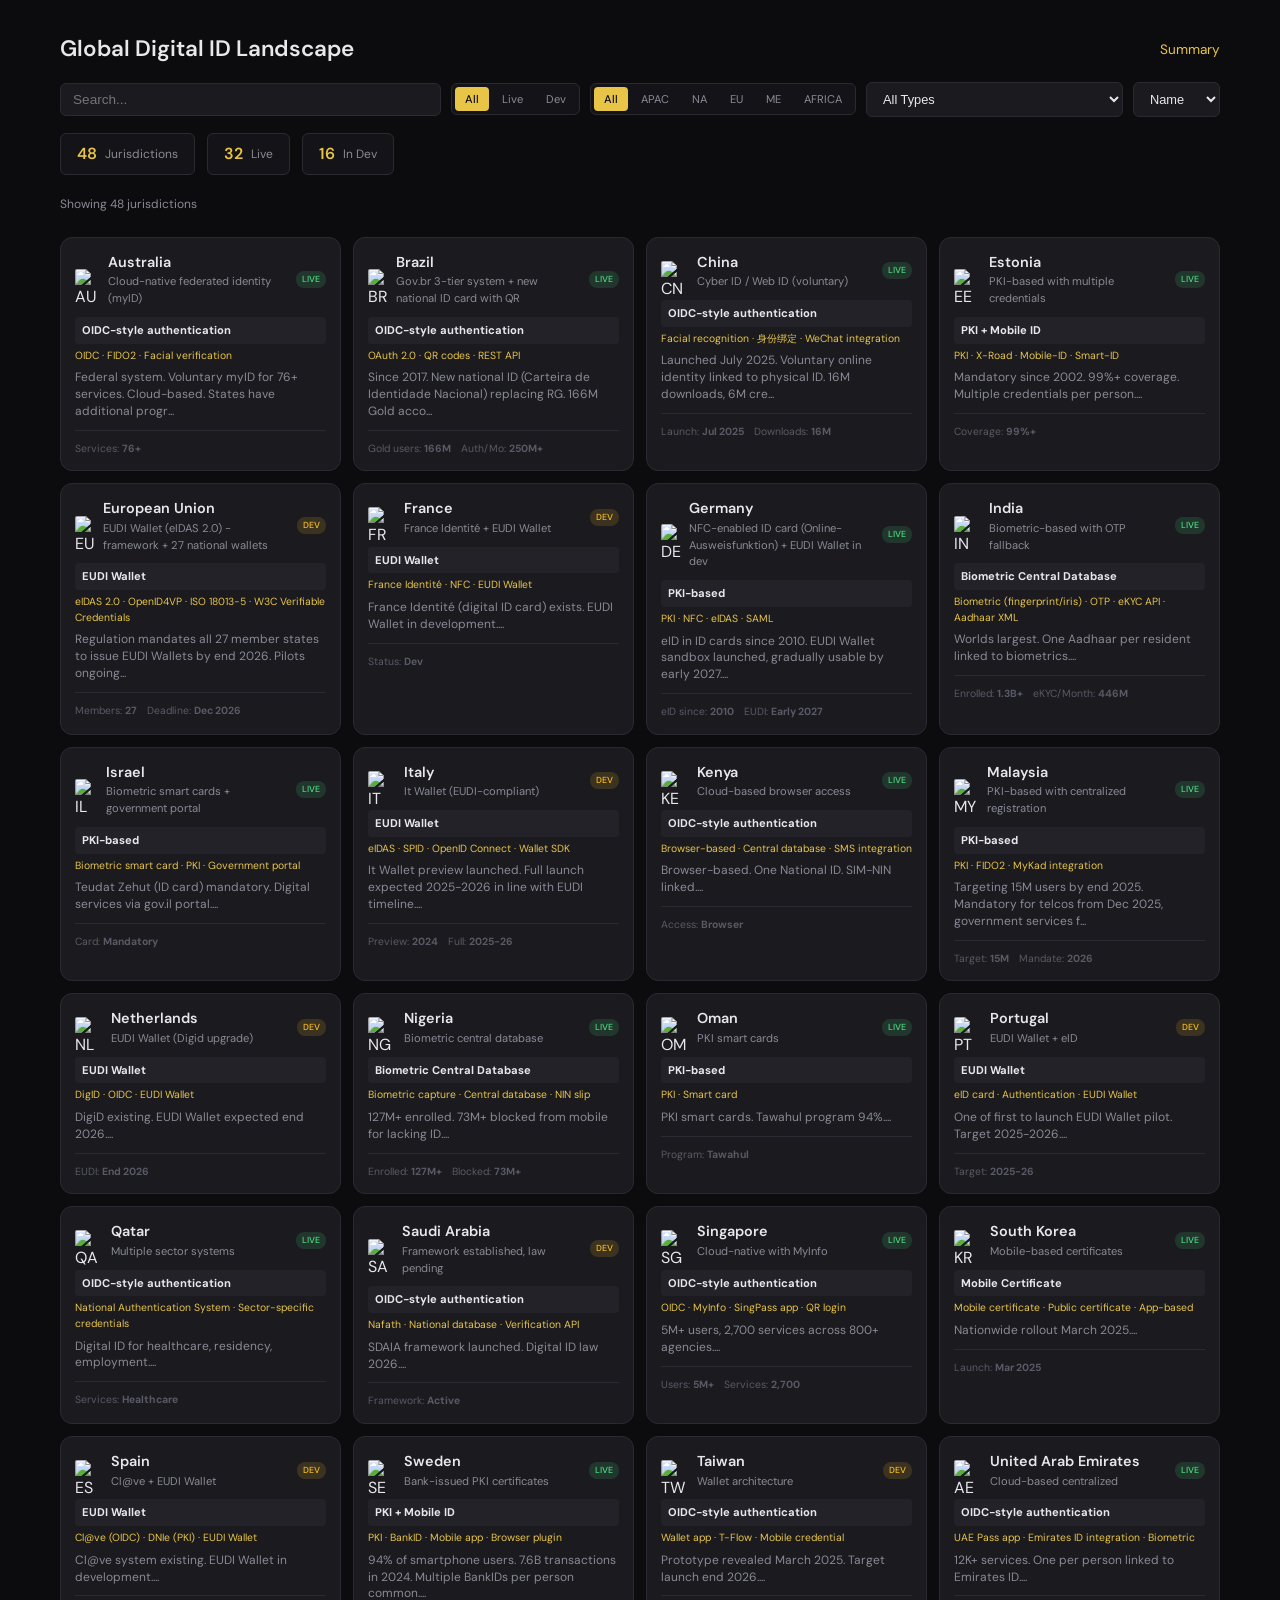
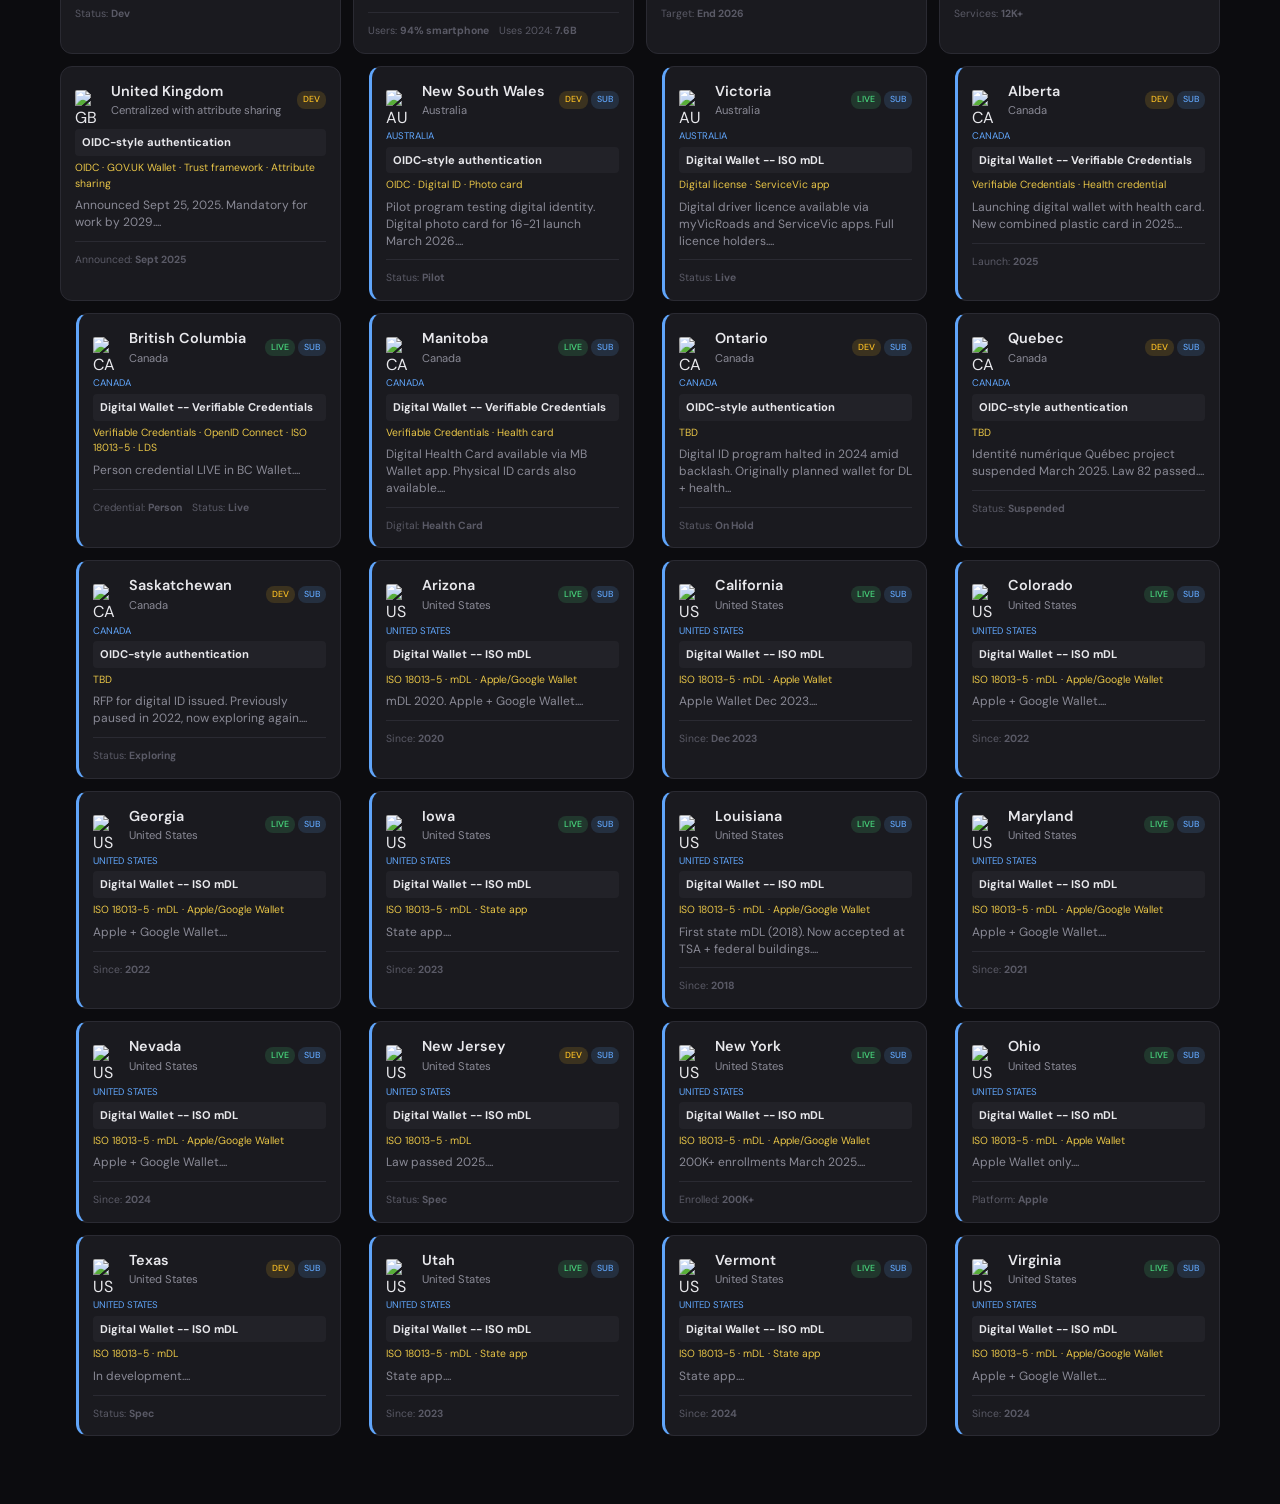
==== commit dcd8b619: "Fix card display - show credentialType and techStack without duplication" ====
--- a/index.html
+++ b/index.html
@@ -56,8 +56,9 @@
     .badge-prod { background: rgba(74, 222, 128, 0.15); color: var(--success); }
     .badge-spec { background: rgba(251, 191, 36, 0.15); color: var(--warning); }
     .badge-sub { background: rgba(96, 165, 250, 0.15); color: var(--info); }
-    .card-model { font-size: 0.7rem; color: var(--text-dim); margin-bottom: 8px; padding: 5px 7px; background: var(--bg-hover); border-radius: 4px; }
+    .card-model { font-size: 0.7rem; color: var(--text-dim); margin-bottom: 4px; padding: 5px 7px; background: var(--bg-hover); border-radius: 4px; }
     .card-model strong { color: var(--text); }
+    .card-tech { font-size: 0.65rem; color: var(--accent); margin-bottom: 6px; }
     .card-desc { font-size: 0.75rem; color: var(--text-dim); line-height: 1.4; }
     .card-meta { display: flex; gap: 10px; margin-top: 10px; padding-top: 10px; border-top: 1px solid var(--border); font-size: 0.65rem; color: var(--text-mute); }
     .parent-jurisdiction { font-size: 0.6rem; color: var(--info); margin-bottom: 3px; text-transform: uppercase; }
@@ -262,7 +263,8 @@
             </div>
           </div>
           ${j.isSubnational ? `<div class="parent-jurisdiction">${j.parent}</div>` : ''}
-          <div class="card-model"><strong>${j.issuanceModel === 'multiple' ? 'Multiple IDs' : j.issuanceModel === 'cloud' ? 'Cloud account' : 'One ID'}</strong> · ${j.credentialType || ''}</div>
+          <div class="card-model"><strong>${j.credentialType || (j.issuanceModel === 'multiple' ? 'Multiple IDs' : j.issuanceModel === 'cloud' ? 'Cloud account' : 'One ID')}</strong></div>
+          <div class="card-tech">${(j.techStack || []).slice(0, 4).join(' · ')}</div>
           <div class="card-desc">${j.description.substring(0, 90)}...</div>
           <div class="card-meta">${j.metrics.slice(0, 2).map(m => `<span>${m.label}: <strong>${m.value}</strong></span>`).join('')}</div>
         </div>
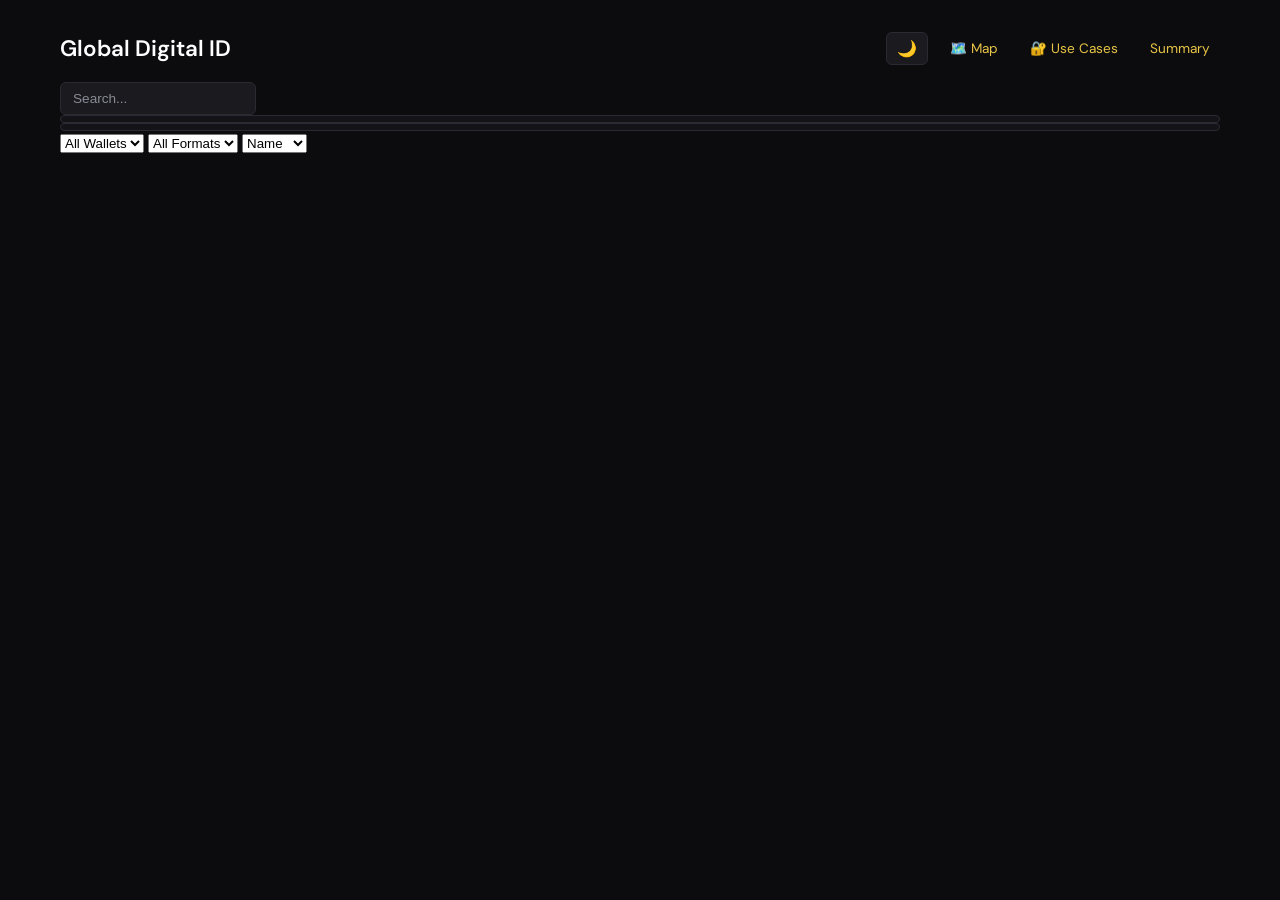
==== commit b44fa94e: "FIX: Comprehensive UI updates for three-layer credential model Changes: - Added getStatusBadge() and" ====
--- a/index.html
+++ b/index.html
@@ -5,94 +5,7 @@
   <meta name="viewport" content="width=device-width, initial-scale=1.0">
   <title>Global Digital ID Landscape</title>
   <link href="https://fonts.googleapis.com/css2?family=DM+Sans:wght@400;500;600;700&family=JetBrains+Mono:wght@400;500&display=swap" rel="stylesheet">
-  <style>
-    :root { --bg: #0c0c0f; --bg-elevated: #141418; --bg-card: #1a1a1f; --bg-hover: #222228; --border: #2a2a32; --text: #e8e8ec; --text-dim: #8a8a96; --text-mute: #5a5a66; --accent: #e8c547; --success: #4ade80; --warning: #fbbf24; --info: #60a5fa; --radius: 6px; --radius-lg: 12px; }
-    * { margin: 0; padding: 0; box-sizing: border-box; }
-    body { font-family: 'DM Sans', system-ui, sans-serif; background: var(--bg); color: var(--text); line-height: 1.5; min-height: 100vh; }
-    .container { max-width: 1200px; margin: 0 auto; padding: 32px 20px; }
-    h1 { font-size: 1.4rem; font-weight: 600; margin: 0; }
-    
-    /* Toolbar */
-    .toolbar { display: flex; justify-content: space-between; align-items: center; margin-bottom: 16px; }
-    .toolbar h1 { font-size: 1.4rem; }
-    .toolbar-link { color: var(--accent); text-decoration: none; font-size: 0.85rem; }
-    .toolbar-link:hover { text-decoration: underline; }
-    
-    /* Toolbar bar with filters */
-    .toolbar-bar { display: flex; gap: 10px; align-items: center; margin-bottom: 16px; flex-wrap: wrap; }
-    .search-input { flex: 1; min-width: 150px; background: var(--bg-card); border: 1px solid var(--border); border-radius: var(--radius); padding: 8px 12px; color: var(--text); font-size: 0.85rem; }
-    .search-input:focus { outline: none; border-color: var(--accent); }
-    .sort-select { background: var(--bg-card); border: 1px solid var(--border); border-radius: var(--radius); padding: 8px 12px; color: var(--text); font-size: 0.8rem; }
-    
-    /* Exec bar */
-    .exec-bar { display: flex; gap: 12px; margin-bottom: 20px; flex-wrap: wrap; align-items: center; }
-    .exec-bar-stat { background: var(--bg-elevated); border: 1px solid var(--border); border-radius: var(--radius); padding: 8px 16px; display: flex; align-items: center; gap: 8px; }
-    .exec-bar-stat-value { font-weight: 600; color: var(--accent); }
-    .exec-bar-stat-label { font-size: 0.75rem; color: var(--text-dim); }
-    
-    /* Filters */
-    .filters-bar { display: flex; gap: 16px; margin-bottom: 20px; flex-wrap: wrap; align-items: center; }
-    .filter-group { display: flex; gap: 3px; background: var(--bg-elevated); padding: 3px; border-radius: var(--radius); border: 1px solid var(--border); }
-    .filter-btn { padding: 5px 10px; background: transparent; border: none; border-radius: 4px; color: var(--text-dim); font-family: inherit; font-size: 0.7rem; cursor: pointer; }
-    .filter-btn:hover { color: var(--text); }
-    .filter-btn.active { background: var(--accent); color: var(--bg); font-weight: 500; }
-    .filter-label { font-size: 0.65rem; color: var(--text-mute); text-transform: uppercase; letter-spacing: 0.05em; margin-right: 4px; }
-    .legend { display: flex; gap: 14px; margin-bottom: 16px; font-size: 0.7rem; color: var(--text-dim); }
-    .legend-item { display: flex; align-items: center; gap: 5px; }
-    .legend-dot { width: 8px; height: 8px; border-radius: 50%; }
-    .legend-dot.prod { background: var(--success); }
-    .legend-dot.spec { background: var(--warning); }
-    .cards { display: grid; grid-template-columns: repeat(auto-fill, minmax(280px, 1fr)); gap: 12px; margin-bottom: 36px; }
-    .card { background: var(--bg-card); border: 1px solid var(--border); border-radius: var(--radius-lg); padding: 14px; cursor: pointer; transition: all 0.2s; }
-    .card:hover { border-color: var(--accent); transform: translateY(-1px); }
-    .card.is-subnational { margin-left: 16px; border-left: 3px solid var(--info); }
-    .card-header { display: flex; align-items: center; justify-content: space-between; gap: 10px; margin-bottom: 10px; }
-    .card-title-group { display: flex; align-items: center; gap: 8px; }
-    .card-flag { width: 28px; height: 20px; border-radius: 2px; }
-    .card-title { font-weight: 600; font-size: 0.9rem; }
-    .card-subtitle { font-size: 0.7rem; color: var(--text-dim); }
-    .card-badges { display: flex; gap: 3px; }
-    .badge { padding: 2px 6px; border-radius: 8px; font-size: 0.55rem; font-weight: 500; text-transform: uppercase; }
-    .badge-prod { background: rgba(74, 222, 128, 0.15); color: var(--success); }
-    .badge-spec { background: rgba(251, 191, 36, 0.15); color: var(--warning); }
-    .badge-sub { background: rgba(96, 165, 250, 0.15); color: var(--info); }
-    .card-model { font-size: 0.7rem; color: var(--text-dim); margin-bottom: 4px; padding: 5px 7px; background: var(--bg-hover); border-radius: 4px; }
-    .card-model strong { color: var(--text); }
-    .card-tech { font-size: 0.65rem; color: var(--accent); margin-bottom: 6px; }
-    .card-desc { font-size: 0.75rem; color: var(--text-dim); line-height: 1.4; }
-    .card-meta { display: flex; gap: 10px; margin-top: 10px; padding-top: 10px; border-top: 1px solid var(--border); font-size: 0.65rem; color: var(--text-mute); }
-    .parent-jurisdiction { font-size: 0.6rem; color: var(--info); margin-bottom: 3px; text-transform: uppercase; }
-    .section { margin-top: 32px; }
-    .section-title { font-size: 1rem; font-weight: 600; margin-bottom: 4px; }
-    .section-desc { color: var(--text-dim); font-size: 0.8rem; margin-bottom: 14px; }
-    .nodevice-grid { display: grid; grid-template-columns: repeat(auto-fill, minmax(200px, 1fr)); gap: 10px; }
-    .nodevice-card { background: var(--bg-card); border: 1px solid var(--border); border-radius: var(--radius-lg); padding: 12px; }
-    .nodevice-name { font-weight: 600; font-size: 0.8rem; margin-bottom: 2px; }
-    .nodevice-examples { font-size: 0.7rem; color: var(--text-dim); }
-    .modal-overlay { position: fixed; inset: 0; background: rgba(0,0,0,0.85); display: flex; align-items: center; justify-content: center; z-index: 100; opacity: 0; visibility: hidden; transition: all 0.2s; padding: 20px; }
-    .modal-overlay.active { opacity: 1; visibility: visible; }
-    .modal { background: var(--bg-elevated); border: 1px solid var(--border); border-radius: var(--radius-lg); width: 100%; max-width: 460px; max-height: 85vh; overflow-y: auto; transform: scale(0.95); transition: transform 0.2s; }
-    .modal-overlay.active .modal { transform: scale(1); }
-    .modal-header { padding: 14px 14px 0; display: flex; align-items: center; justify-content: space-between; }
-    .modal-title { font-size: 1rem; font-weight: 600; display: flex; align-items: center; gap: 8px; }
-    .modal-flag { width: 28px; height: 20px; border-radius: 2px; }
-    .modal-close { background: none; border: none; color: var(--text-mute); font-size: 1.2rem; cursor: pointer; }
-    .modal-body { padding: 14px; }
-    .modal-section { margin-bottom: 14px; }
-    .modal-section:last-child { margin-bottom: 0; }
-    .modal-section h3 { font-size: 0.6rem; text-transform: uppercase; letter-spacing: 0.06em; color: var(--accent); margin-bottom: 7px; }
-    .modal-section p, .modal-section li { color: var(--text-dim); font-size: 0.8rem; line-height: 1.5; }
-    .modal-list { list-style: none; font-size: 0.75rem; }
-    .modal-list li { padding: 5px 0; border-bottom: 1px solid var(--border); }
-    .modal-grid { display: grid; grid-template-columns: repeat(2, 1fr); gap: 7px; }
-    .modal-stat { background: var(--bg-card); padding: 8px; border-radius: var(--radius); }
-    .modal-stat-value { font-family: 'JetBrains Mono', monospace; font-size: 0.85rem; }
-    .modal-stat-label { font-size: 0.6rem; color: var(--text-mute); }
-    .modal-link { margin-top: 10px; }
-    .modal-link a { display: inline-flex; align-items: center; gap: 5px; padding: 8px 12px; background: var(--accent); color: var(--bg); text-decoration: none; border-radius: 5px; font-weight: 500; font-size: 0.75rem; }
-    @media (max-width: 600px) { .container { padding: 20px 12px; } .cards { grid-template-columns: 1fr; } }
-    .loading { text-align: center; padding: 40px; color: var(--text-dim); }
-  </style>
+  <link rel="stylesheet" href="styles.css">
 </head>
 <body>
   <div class="container">
@@ -101,6 +14,9 @@
         <h1 id="pageTitle">Global Digital ID</h1>
       </div>
       <div class="toolbar-right">
+        <button class="theme-toggle" id="themeToggle" title="Toggle light/dark mode">🌙</button>
+        <a href="map.html" class="toolbar-link">🗺️ Map</a>
+        <a href="usecases.html" class="toolbar-link">🔐 Use Cases</a>
         <a href="summary.html" class="toolbar-link">Summary</a>
       </div>
     </div>
@@ -109,8 +25,11 @@
       <input type="text" class="search-input" id="searchInput" placeholder="Search...">
       <div class="filter-group" id="statusFilters"></div>
       <div class="filter-group" id="regionFilters"></div>
-      <select class="sort-select" id="credTypeSelect">
-        <option value="all">All Types</option>
+      <select class="sort-select" id="walletTypeSelect">
+        <option value="all">All Wallets</option>
+      </select>
+      <select class="sort-select" id="credFormatSelect">
+        <option value="all">All Formats</option>
       </select>
       <select class="sort-select" id="sortSelect">
         <option value="name">Name</option>
@@ -131,18 +50,40 @@
         <button class="modal-close" onclick="closeModal()">x</button>
       </div>
       <div class="modal-body">
-        <div class="modal-section"><p id="modalDesc"></p></div>
-        <div class="modal-section"><h3>Technology</h3><p id="modalTech"></p></div>
-        <div class="modal-section"><h3>Details</h3><ul class="modal-list" id="modalDetails"></ul></div>
-        <div class="modal-section"><h3>No-Device</h3><ul class="modal-list" id="modalNoDevice"></ul></div>
-        <div class="modal-section"><h3>Metrics</h3><div class="modal-grid" id="modalStats"></div></div>
-        <div class="modal-section" id="modalLinkSection"><div class="modal-link"><a id="modalLink" href="#" target="_blank">Visit Website</a></div></div>
+        <div class="modal-grid">
+          <div class="modal-left">
+            <div class="modal-section"><p id="modalDesc"></p></div>
+            <div class="modal-section"><h3>Technology</h3><p id="modalTech"></p></div>
+            <div class="modal-section"><h3>Details</h3><ul class="modal-list" id="modalDetails"></ul></div>
+            <div class="modal-section" id="modalIssuingSection" style="display:none;"><h3>Issuing Authorities</h3><div id="modalIssuing"></div></div>
+          </div>
+          <div class="modal-right">
+            <div class="modal-section"><h3>No-Device</h3><ul class="modal-list" id="modalNoDevice"></ul></div>
+            <div class="modal-section"><h3>Metrics</h3><div class="modal-grid" id="modalStats" style="grid-template-columns: 1fr;"></div></div>
+            <div class="modal-section" id="modalAcceptedSection" style="display:none;"><h3>Accepted Credentials</h3><div id="modalAccepted"></div></div>
+          </div>
+        </div>
+        <div class="modal-section" id="modalLinkSection" style="margin-top: 20px; padding-top: 20px; border-top: 1px solid var(--border);"><div class="modal-link"><a id="modalLink" href="#" target="_blank">🔗 Visit Official Website</a></div></div>
       </div>
     </div>
   </div>
   <script>
     let appData = null;
-    let filter = 'all', model = 'all', region = 'all', credentialType = 'all', sortBy = 'name', searchQuery = '';
+    let filter = 'all', model = 'all', region = 'all', walletType = 'all', credentialFormat = 'all', sortBy = 'name', searchQuery = '';
+    
+    // Theme toggle
+    const themeToggle = document.getElementById('themeToggle');
+    const savedTheme = localStorage.getItem('theme') || 'dark';
+    document.documentElement.setAttribute('data-theme', savedTheme);
+    themeToggle.textContent = savedTheme === 'light' ? '☀️' : '🌙';
+    
+    themeToggle.addEventListener('click', () => {
+      const current = document.documentElement.getAttribute('data-theme');
+      const next = current === 'dark' ? 'light' : 'dark';
+      document.documentElement.setAttribute('data-theme', next);
+      localStorage.setItem('theme', next);
+      themeToggle.textContent = next === 'light' ? '☀️' : '🌙';
+    });
     
     async function loadData() {
       try {
@@ -184,7 +125,8 @@
     
     function renderFilters() {
       const regions = [...new Set(appData.jurisdictions.map(j => j.region))];
-      const credTypes = [...new Set(appData.jurisdictions.map(j => j.credentialType).filter(Boolean))];
+      const walletTypes = [...new Set(appData.jurisdictions.map(j => j.walletType).filter(Boolean))];
+      const credFormats = [...new Set(appData.jurisdictions.map(j => j.credentialFormat).filter(Boolean))];
       
       document.getElementById('statusFilters').innerHTML = `
         <button class="filter-btn ${filter === 'all' ? 'active' : ''}" data-filter="all">All</button>
@@ -196,11 +138,17 @@
         ${regions.map(r => `<button class="filter-btn ${region === r ? 'active' : ''}" data-region="${r}">${r.toUpperCase()}</button>`).join('')}
       `;
       
-      // Credential type dropdown
-      const credSelect = document.getElementById('credTypeSelect');
-      credSelect.innerHTML = '<option value="all">All Types</option>' + 
-        credTypes.map(t => `<option value="${t}">${t}</option>`).join('');
-      credSelect.value = credentialType;
+      // Wallet type dropdown
+      const wtSelect = document.getElementById('walletTypeSelect');
+      wtSelect.innerHTML = '<option value="all">All Wallets</option>' + 
+        walletTypes.map(t => `<option value="${t}">${t}</option>`).join('');
+      wtSelect.value = walletType;
+      
+      // Credential format dropdown
+      const cfSelect = document.getElementById('credFormatSelect');
+      cfSelect.innerHTML = '<option value="all">All Formats</option>' + 
+        credFormats.map(f => `<option value="${f}">${f}</option>`).join('');
+      cfSelect.value = credentialFormat;
       
       document.querySelectorAll('#statusFilters .filter-btn').forEach(b => b.onclick = () => {
         document.querySelectorAll('#statusFilters .filter-btn').forEach(x => x.classList.remove('active'));
@@ -216,7 +164,8 @@
       const filtered = appData.jurisdictions.filter(j => {
         const f = filter === 'all' || j.status === filter;
         const r = region === 'all' || j.region === region;
-        const ct = credentialType === 'all' || j.credentialType === credentialType;
+        const wt = walletType === 'all' || j.walletType === walletType;
+        const cf = credentialFormat === 'all' || j.credentialFormat === credentialFormat;
         
         // Search filter
         let s = true;
@@ -228,7 +177,7 @@
               (j.parent && j.parent.toLowerCase().includes(q));
         }
         
-        return f && r && ct && s;
+        return f && r && wt && cf && s;
       }).sort((a, b) => {
         // Sort
         if (sortBy === 'name') {
@@ -241,7 +190,8 @@
           return a.name.localeCompare(b.name);
         }
         if (sortBy === 'status') {
-          if (a.status !== b.status) return a.status === 'production' ? -1 : 1;
+          const statusOrder = { 'production': 0, 'mixed': 1, 'pilot': 2, 'development': 3, 'unknown': 4 };
+          if (a.status !== b.status) return (statusOrder[a.status] ?? 5) - (statusOrder[b.status] ?? 5);
           return a.name.localeCompare(b.name);
         }
         return 0;
@@ -263,8 +213,8 @@
             </div>
           </div>
           ${j.isSubnational ? `<div class="parent-jurisdiction">${j.parent}</div>` : ''}
-          <div class="card-model"><strong>${j.credentialType || (j.issuanceModel === 'multiple' ? 'Multiple IDs' : j.issuanceModel === 'cloud' ? 'Cloud account' : 'One ID')}</strong></div>
-          <div class="card-tech">${(j.techStack || []).slice(0, 4).join(' · ')}</div>
+          <div class="card-model"><strong>${j.walletType !== 'None' ? j.walletType + ' Wallet' : (j.issuanceModel === 'multiple' ? 'Multiple Providers' : j.issuanceModel === 'cloud' ? 'Cloud' : 'Single Issuer')}</strong> · ${j.credentialFormat || 'N/A'}</div>
+          <div class="card-tech">${j.walletTech || ''}</div>
           <div class="card-desc">${j.description.substring(0, 90)}...</div>
           <div class="card-meta">${j.metrics.slice(0, 2).map(m => `<span>${m.label}: <strong>${m.value}</strong></span>`).join('')}</div>
         </div>
@@ -280,6 +230,26 @@
       document.getElementById('modalDetails').innerHTML = j.details.map(d => `<li>${d}</li>`).join('');
       document.getElementById('modalNoDevice').innerHTML = j.nodevice.map(n => `<li>${n}</li>`).join('');
       document.getElementById('modalStats').innerHTML = j.metrics.map(m => `<div class="modal-stat"><div class="modal-stat-value">${m.value}</div><div class="modal-stat-label">${m.label}</div></div>`).join('');
+      // Issuing Authorities
+      if (j.issuingAuthorities && j.issuingAuthorities.length > 0) {
+        document.getElementById('modalIssuingSection').style.display = 'block';
+        document.getElementById('modalIssuing').innerHTML = j.issuingAuthorities.map(a => 
+          `<div class="authority-card"><div class="authority-name">${a.name}</div><div class="authority-type">${a.type}</div><div class="authority-creds">${(a.credentials || []).map(c => renderCredential(c)).join('')}</div></div>`
+        ).join('');
+      } else {
+        document.getElementById('modalIssuingSection').style.display = 'none';
+      }
+
+      // Accepted Credentials
+      if (j.acceptedCredentials && Object.keys(j.acceptedCredentials).length > 0) {
+        document.getElementById('modalAcceptedSection').style.display = 'block';
+        document.getElementById('modalAccepted').innerHTML = Object.entries(j.acceptedCredentials).map(([useCase, data]) => 
+          `<div class="acceptance-card"><div class="acceptance-usecase">${useCase}</div><div class="acceptance-agency"><strong>Agency:</strong> ${data.agency}</div><div class="acceptance-types"><strong>Accepted:</strong> ${(data.acceptedTypes || []).map(t => renderCredential(t)).join('')}</div></div>`
+        ).join('');
+      } else {
+        document.getElementById('modalAcceptedSection').style.display = 'none';
+      }
+
       if (j.url) { document.getElementById('modalLink').href = j.url; document.getElementById('modalLinkSection').style.display = 'block'; }
       else document.getElementById('modalLinkSection').style.display = 'none';
       document.getElementById('modal').classList.add('active');
@@ -291,6 +261,97 @@
     function getFlag(code) {
       return `<img src="https://flagcdn.com/w40/${code}.png" srcset="https://flagcdn.com/w80/${code}.png 2x" alt="${code.toUpperCase()}" style="width:28px;height:20px;border-radius:2px;">`;
     }
+
+    function getStatusBadge(status) {
+      const colors = {
+        'production': 'var(--success)',
+        'pilot': 'var(--warning)',
+        'development': 'var(--info)',
+        'unknown': 'var(--text-mute)'
+      }
+    function renderCredential(cred) {
+        // Handle string format (backward compat)
+        if (typeof cred === 'string') {
+            return `<span class="cred-pill">${cred}</span>`;
+        }
+
+        // Handle object format
+        const statusBadge = getStatusBadge(cred.status);
+        const issuerInfo = cred.issuer ? `<div class="cred-meta">🏛️ ${cred.issuer}</div>` : '';
+        const networkInfo = cred.verificationNetwork ? `<div class="cred-meta">🔗 ${cred.verificationNetwork}</div>` : '';
+
+        return `
+            <div class="cred-pill cred-pill-detailed">
+                <div class="cred-header">
+                    <span class="cred-name">${cred.type}</span>
+                    ${statusBadge}
+                </div>
+                ${issuerInfo}
+                ${networkInfo}
+            </div>
+        `;
+    }
+;
+      const labels = {
+        'production': 'Production',
+        'pilot': 'Pilot',
+        'development': 'Development',
+        'unknown': 'Unknown'
+      };
+      const color = colors[status] || colors['unknown'];
+      const label = labels[status] || labels['unknown'];
+      return `<span style="font-size:0.65rem;padding:2px 8px;background:${color};color:#fff;border-radius:4px;">${label}</span>`;
+    }
+
+    (cred) {
+        // Handle string format (backward compat)
+        if (typeof cred === 'string') {
+            return `<span class="cred-pill">${cred}</span>`;
+        }
+
+        // Handle object format
+        const statusBadge = getStatusBadge(cred.status);
+        const issuerInfo = cred.issuer ? `<div class="cred-meta">🏛️ ${cred.issuer}</div>` : '';
+        const networkInfo = cred.verificationNetwork ? `<div class="cred-meta">🔗 ${cred.verificationNetwork}</div>` : '';
+
+        return `
+            <div class="cred-pill cred-pill-detailed">
+                <div class="cred-header">
+                    <span class="cred-name">${cred.type}</span>
+                    ${statusBadge}
+                </div>
+                ${issuerInfo}
+                ${networkInfo}
+            </div>
+        `;
+    }
+
+    </span>`;
+    }
+
+    // Handle object format
+    const statusBadge = getStatusBadge(cred.status);
+    const issuerInfo = cred.issuer ? `<div class="cred-meta">🏛️ ${cred.issuer}</div>` : '';
+    const networkInfo = cred.verificationNetwork ? `<div class="cred-meta">🔗 ${cred.verificationNetwork}</div>` : '';
+
+    return `
+        <div class="cred-pill cred-pill-detailed">
+            <div class="cred-header">
+                <span class="cred-name">${cred.type}</span>
+                ${statusBadge}
+            </div>
+            ${issuerInfo}
+            ${networkInfo}
+        </div>
+    `;
+}</span>`;
+      }
+      const status = cred.status || 'unknown';
+      const type = cred.type || cred;
+      const issuer = cred.issuer ? `<div style="font-size:0.65rem;color:var(--text-mute);margin-top:2px;">${cred.issuer}</div>` : '';
+      const network = cred.verificationNetwork ? `<div style="font-size:0.6rem;color:var(--text-dim);">via ${cred.verificationNetwork}</div>` : '';
+      return `<div style="border:1px solid var(--border);border-radius:6px;padding:8px;margin-bottom:6px;background:var(--bg-card);"><div style="display:flex;justify-content:space-between;align-items:center;margin-bottom:4px;"><span style="font-weight:500;font-size:0.75rem;">${type}</span>${getStatusBadge(status)}</div>${issuer}${network}</div>`;
+    }
     
     // Search and sort
     document.getElementById('searchInput').addEventListener('input', (e) => {
@@ -303,8 +364,13 @@
       renderCards();
     });
     
-    document.getElementById('credTypeSelect').addEventListener('change', (e) => {
-      credentialType = e.target.value;
+    document.getElementById('walletTypeSelect').addEventListener('change', (e) => {
+      walletType = e.target.value;
+      renderCards();
+    });
+    
+    document.getElementById('credFormatSelect').addEventListener('change', (e) => {
+      credentialFormat = e.target.value;
       renderCards();
     });
     
--- a/styles.css
+++ b/styles.css
@@ -0,0 +1,301 @@
+/* ========================================
+   Agent Zero - Global Digital ID Styles
+   Shared stylesheet for all pages
+   ======================================== */
+
+/* CSS Variables - Dark mode (default) - WCAG AA compliant */
+:root {
+  --bg: #0c0c0f;
+  --bg-elevated: #141418;
+  --bg-card: #1a1a1f;
+  --bg-hover: #222228;
+  --border: #2a2a32;
+  --text: #ffffff;
+  --text-dim: #c0c0c8;
+  --text-mute: #8a8a96;
+  --accent: #e8c547;
+  --success: #4ade80;
+  --warning: #fbbf24;
+  --info: #60a5fa;
+  --radius: 6px;
+  --radius-lg: 12px;
+}
+
+/* Light mode - WCAG AA compliant */
+[data-theme="light"] {
+  --bg: #f8f9fc;
+  --bg-elevated: #ffffff;
+  --bg-card: #ffffff;
+  --bg-hover: #eef0f5;
+  --border: #d8dce6;
+  --text: #1a1a1f;
+  --text-dim: #4a4a55;
+  --text-mute: #6a6a78;
+  --accent: #b8960d;
+  --success: #16a34a;
+  --warning: #d97706;
+  --info: #2563eb;
+}
+
+/* Base styles */
+* { margin: 0; padding: 0; box-sizing: border-box; }
+body { font-family: 'DM Sans', system-ui, -apple-system, sans-serif; background: var(--bg); color: var(--text); line-height: 1.5; min-height: 100vh; transition: background 0.2s, color 0.2s; }
+.container { max-width: 1200px; margin: 0 auto; padding: 32px 20px; }
+h1 { font-size: 1.4rem; font-weight: 600; margin: 0; }
+h2 { font-size: 1.2rem; font-weight: 600; margin-bottom: 16px; }
+h3 { font-size: 0.6rem; text-transform: uppercase; letter-spacing: 0.06em; color: var(--accent); margin-bottom: 7px; }
+
+/* Theme toggle button */
+.theme-toggle { background: var(--bg-card); border: 1px solid var(--border); border-radius: var(--radius); padding: 6px 10px; cursor: pointer; font-size: 1rem; transition: all 0.2s; }
+.theme-toggle:hover { border-color: var(--accent); }
+
+/* Toolbar (main site header) */
+.toolbar { display: flex; justify-content: space-between; align-items: center; margin-bottom: 16px; flex-wrap: wrap; gap: 12px; }
+.toolbar-left { display: flex; align-items: center; gap: 12px; }
+.toolbar-right { display: flex; align-items: center; gap: 12px; }
+.toolbar-link { color: var(--accent); text-decoration: none; font-size: 0.85rem; padding: 6px 10px; border-radius: var(--radius); transition: background 0.2s; }
+.toolbar-link:hover { background: var(--bg-hover); text-decoration: none; }
+
+/* Page header (for secondary pages) */
+.page-header { background: var(--bg-elevated); border-bottom: 1px solid var(--border); padding: 14px 20px; display: flex; justify-content: space-between; align-items: center; flex-wrap: wrap; gap: 10px; margin-bottom: 20px; }
+.page-header h1 { font-size: 1.2rem; }
+.page-header-controls { display: flex; gap: 10px; align-items: center; }
+
+/* Filter bar */
+.filter-bar { display: flex; gap: 10px; align-items: center; margin-bottom: 20px; flex-wrap: wrap; background: var(--bg-elevated); padding: 12px; border-radius: var(--radius-lg); border: 1px solid var(--border); }
+.search-input { flex: 1; min-width: 150px; background: var(--bg-card); border: 1px solid var(--border); border-radius: var(--radius); padding: 8px 12px; color: var(--text); font-size: 0.85rem; }
+.search-input:focus { outline: none; border-color: var(--accent); }
+.search-input::placeholder { color: var(--text-mute); }
+.filter-select { background: var(--bg-card); border: 1px solid var(--border); border-radius: var(--radius); padding: 8px 12px; color: var(--text); font-size: 0.8rem; cursor: pointer; }
+.filter-select:focus { outline: none; border-color: var(--accent); }
+
+/* Filter group buttons */
+.filter-group { display: flex; gap: 3px; background: var(--bg-elevated); padding: 3px; border-radius: var(--radius); border: 1px solid var(--border); }
+.filter-btn { padding: 5px 10px; background: transparent; border: none; border-radius: 4px; color: var(--text-dim); font-family: inherit; font-size: 0.7rem; cursor: pointer; transition: all 0.2s; }
+.filter-btn:hover { color: var(--text); background: var(--bg-hover); }
+.filter-btn.active { background: var(--accent); color: var(--bg); font-weight: 500; }
+.filter-label { font-size: 0.65rem; color: var(--text-mute); text-transform: uppercase; letter-spacing: 0.05em; margin-right: 4px; }
+
+/* Stats bar */
+.stats-bar { display: flex; gap: 12px; margin-bottom: 20px; flex-wrap: wrap; }
+.stat-card { background: var(--bg-elevated); border: 1px solid var(--border); border-radius: var(--radius-lg); padding: 16px 20px; text-align: center; min-width: 120px; }
+.stat-value { font-size: 1.5rem; font-weight: 700; color: var(--accent); }
+.stat-label { font-size: 0.65rem; color: var(--text-mute); text-transform: uppercase; margin-top: 4px; }
+
+/* Cards grid */
+.cards { display: grid; grid-template-columns: repeat(auto-fill, minmax(280px, 1fr)); gap: 12px; margin-bottom: 36px; }
+.card { background: var(--bg-card); border: 1px solid var(--border); border-radius: var(--radius-lg); padding: 14px; cursor: pointer; transition: all 0.2s; }
+.card:hover { border-color: var(--accent); transform: translateY(-1px); background: var(--bg-hover); }
+.card.is-subnational { margin-left: 16px; border-left: 3px solid var(--info); }
+.card-header { display: flex; align-items: center; justify-content: space-between; gap: 10px; margin-bottom: 10px; }
+.card-title-group { display: flex; align-items: center; gap: 8px; }
+.card-flag { width: 28px; height: 20px; border-radius: 2px; object-fit: cover; }
+.card-title { font-weight: 600; font-size: 0.9rem; }
+.card-subtitle { font-size: 0.7rem; color: var(--text-dim); }
+.card-badges { display: flex; gap: 3px; }
+.badge { padding: 2px 6px; border-radius: 8px; font-size: 0.55rem; font-weight: 500; text-transform: uppercase; }
+.badge-prod { background: rgba(74, 222, 128, 0.15); color: var(--success); }
+.badge-spec { background: rgba(251, 191, 36, 0.15); color: var(--warning); }
+.badge-sub { background: rgba(96, 165, 250, 0.15); color: var(--info); }
+.card-model { font-size: 0.7rem; color: var(--text-dim); margin-bottom: 4px; padding: 5px 7px; background: var(--bg-hover); border-radius: 4px; }
+.card-model strong { color: var(--text); }
+.card-tech { font-size: 0.65rem; color: var(--accent); margin-bottom: 6px; }
+.card-desc { font-size: 0.75rem; color: var(--text-dim); line-height: 1.4; }
+.card-meta { display: flex; gap: 10px; margin-top: 10px; padding-top: 10px; border-top: 1px solid var(--border); font-size: 0.65rem; color: var(--text-mute); }
+
+/* Use case cards */
+.usecase-card { background: var(--bg-card); border: 1px solid var(--border); border-radius: var(--radius-lg); padding: 18px; cursor: pointer; transition: all 0.2s; }
+.usecase-card:hover { border-color: var(--accent); transform: translateY(-2px); background: var(--bg-hover); }
+.usecase-header { display: flex; justify-content: space-between; align-items: center; margin-bottom: 12px; }
+.usecase-title { font-size: 0.95rem; font-weight: 600; }
+.usecase-count { font-size: 0.7rem; padding: 3px 10px; background: var(--accent); color: var(--bg); border-radius: 10px; font-weight: 600; }
+.usecase-agency { font-size: 0.75rem; color: var(--text-mute); margin-bottom: 10px; }
+.credential-flow { display: flex; flex-wrap: wrap; gap: 6px; margin-top: 10px; }
+.cred-pill { font-size: 0.7rem; padding: 4px 10px; background: var(--bg); border: 1px solid var(--border); border-radius: 6px; display: flex; align-items: center; gap: 5px; }
+.cred-pill::before { content: '✓'; color: var(--success); font-weight: 700; }
+.jurisdiction-list { margin-top: 12px; padding-top: 12px; border-top: 1px solid var(--border); }
+.jurisdiction-tags { display: flex; flex-wrap: wrap; gap: 4px; }
+.jur-tag { font-size: 0.65rem; padding: 2px 8px; background: var(--info); color: #fff; border-radius: 4px; opacity: 0.8; }
+
+/* Authority and acceptance cards (for modals) */
+.authority-card, .acceptance-card { background: var(--bg-card); border: 1px solid var(--border); border-radius: var(--radius); padding: 10px; margin-bottom: 8px; }
+.authority-card:last-child, .acceptance-card:last-child { margin-bottom: 0; }
+.authority-name, .acceptance-usecase { font-weight: 600; font-size: 0.75rem; margin-bottom: 4px; color: var(--text); }
+.authority-type, .acceptance-agency { font-size: 0.65rem; color: var(--text-mute); margin-bottom: 6px; }
+.cred-badge { display: inline-block; background: var(--accent); color: var(--bg); font-size: 0.6rem; padding: 2px 6px; border-radius: 4px; margin-right: 4px; margin-bottom: 4px; font-weight: 500; }
+
+/* Modal - Enhanced (800px, two-column) */
+.modal-overlay { position: fixed; inset: 0; background: rgba(0,0,0,0.85); display: flex; align-items: center; justify-content: center; z-index: 100; opacity: 0; visibility: hidden; transition: all 0.2s; padding: 20px; }
+.modal-overlay.active { opacity: 1; visibility: visible; }
+.modal { background: var(--bg-elevated); border: 1px solid var(--border); border-radius: var(--radius-lg); width: 90%; max-width: 800px; max-height: 90vh; overflow-y: auto; transform: scale(0.95); transition: transform 0.2s; }
+.modal-overlay.active .modal { transform: scale(1); }
+.modal-header { padding: 16px 20px; display: flex; align-items: center; justify-content: space-between; border-bottom: 1px solid var(--border); position: sticky; top: 0; background: var(--bg-elevated); z-index: 10; }
+.modal-title { font-size: 1.1rem; font-weight: 600; display: flex; align-items: center; gap: 10px; }
+.modal-flag { width: 32px; height: 24px; border-radius: 3px; object-fit: cover; }
+.modal-close { background: none; border: none; color: var(--text-mute); font-size: 1.4rem; cursor: pointer; padding: 4px; border-radius: 4px; transition: all 0.2s; }
+.modal-close:hover { color: var(--text); background: var(--bg-hover); }
+.modal-body { padding: 20px; }
+.modal-grid { display: grid; grid-template-columns: 1fr 1fr; gap: 20px; }
+.modal-section { margin-bottom: 16px; }
+.modal-section:last-child { margin-bottom: 0; }
+.modal-section h3 { font-size: 0.6rem; text-transform: uppercase; letter-spacing: 0.06em; color: var(--accent); margin-bottom: 8px; padding-bottom: 6px; border-bottom: 1px solid var(--border); }
+.modal-section p, .modal-section li { color: var(--text-dim); font-size: 0.8rem; line-height: 1.6; }
+.modal-list { list-style: none; }
+.modal-list li { padding: 6px 0; border-bottom: 1px solid var(--border); }
+.modal-list li:last-child { border-bottom: none; }
+.modal-stat { background: var(--bg-card); padding: 10px; border-radius: var(--radius); }
+.modal-stat-value { font-family: 'JetBrains Mono', monospace; font-size: 0.85rem; color: var(--accent); }
+.modal-stat-label { font-size: 0.6rem; color: var(--text-mute); margin-top: 4px; }
+.modal-link { margin-top: 14px; }
+.modal-link a { display: inline-flex; align-items: center; gap: 6px; padding: 8px 14px; background: var(--accent); color: var(--bg); text-decoration: none; border-radius: var(--radius); font-weight: 500; font-size: 0.75rem; transition: opacity 0.2s; }
+.modal-link a:hover { opacity: 0.9; }
+
+/* Modal detail grid (for usecases.html modal) */
+.detail-grid { display: grid; grid-template-columns: repeat(auto-fit, minmax(180px, 1fr)); gap: 12px; }
+.detail-item { background: var(--bg-card); border: 1px solid var(--border); border-radius: var(--radius); padding: 12px; }
+.detail-label { font-size: 0.6rem; color: var(--text-mute); text-transform: uppercase; letter-spacing: 0.05em; margin-bottom: 4px; }
+.detail-value { font-size: 0.75rem; color: var(--text); font-weight: 500; word-break: break-word; }
+.credential-flow { display: flex; flex-wrap: wrap; gap: 6px; }
+
+
+/* Section styles */
+.section { margin-top: 32px; }
+.section-title { font-size: 1rem; font-weight: 600; margin-bottom: 4px; display: flex; align-items: center; gap: 10px; }
+.section-title::before { content: ''; width: 4px; height: 20px; background: var(--accent); border-radius: 2px; }
+.section-desc { color: var(--text-dim); font-size: 0.8rem; margin-bottom: 14px; }
+
+/* No-device grid */
+.nodevice-grid { display: grid; grid-template-columns: repeat(auto-fill, minmax(200px, 1fr)); gap: 10px; }
+.nodevice-card { background: var(--bg-card); border: 1px solid var(--border); border-radius: var(--radius-lg); padding: 12px; }
+.nodevice-name { font-weight: 600; font-size: 0.8rem; margin-bottom: 2px; }
+.nodevice-examples { font-size: 0.7rem; color: var(--text-dim); }
+
+/* Legend */
+.legend { display: flex; gap: 14px; margin-bottom: 16px; font-size: 0.7rem; color: var(--text-dim); flex-wrap: wrap; }
+.legend-item { display: flex; align-items: center; gap: 5px; }
+.legend-dot { width: 8px; height: 8px; border-radius: 50%; }
+.legend-dot.prod { background: var(--success); }
+.legend-dot.spec { background: var(--warning); }
+
+/* Loading state */
+.loading { text-align: center; padding: 40px; color: var(--text-mute); font-size: 0.9rem; }
+
+
+
+/* Stats grid (for usecases.html and summary.html) */
+.stats-grid {
+  display: grid;
+  grid-template-columns: repeat(auto-fit, minmax(200px, 1fr));
+  gap: 15px;
+  margin-bottom: 30px;
+}
+.stat-card {
+  background: var(--bg-card);
+  border: 1px solid var(--border);
+  border-radius: var(--radius-lg);
+  padding: 20px;
+  text-align: center;
+}
+.stat-value { font-size: 2rem; font-weight: 700; color: var(--accent); }
+.stat-label { font-size: 0.65rem; color: var(--text-mute); text-transform: uppercase; margin-top: 5px; }
+
+/* Usecase grid */
+.usecase-grid {
+  display: grid;
+  grid-template-columns: repeat(auto-fill, minmax(350px, 1fr));
+  gap: 15px;
+  margin-bottom: 30px;
+}
+
+/* Modal two-column layout */
+.modal-grid { display: grid; grid-template-columns: 1fr 1fr; gap: 20px; }
+.modal-left, .modal-right { display: flex; flex-direction: column; gap: 16px; }
+
+@media (max-width: 900px) {
+  .modal-grid { grid-template-columns: 1fr; gap: 16px; }
+  .modal-left, .modal-right { gap: 16px; }
+}
+
+/* Map page specific */
+.map-container { width: 100%; height: calc(100vh - 140px); border-radius: var(--radius-lg); overflow: hidden; border: 1px solid var(--border); }
+.map-legend { background: var(--bg-elevated); border: 1px solid var(--border); border-radius: var(--radius-lg); padding: 12px; margin-top: 16px; }
+
+/* Responsive breakpoints */
+@media (max-width: 900px) {
+  .modal { max-width: 600px; }
+  .modal-grid { grid-template-columns: 1fr; gap: 16px; }
+}
+
+@media (max-width: 600px) {
+  .container { padding: 20px 12px; }
+  .cards { grid-template-columns: 1fr; }
+  .modal { width: 95%; max-width: 100%; max-height: 95vh; }
+  .page-header { flex-direction: column; align-items: stretch; }
+  .page-header-controls { justify-content: stretch; }
+  .page-header-controls button { flex: 1; }
+  .filter-bar { flex-direction: column; align-items: stretch; }
+  .stats-bar { justify-content: center; }
+}
+
+/* Print styles */
+@media print {
+  body { background: white; color: black; }
+  .modal-overlay { position: relative; opacity: 1; visibility: visible; }
+  .modal { max-width: 100%; box-shadow: none; }
+  .theme-toggle, .toolbar, .filter-bar, .modal-close { display: none !important; }
+}
+
+
+/* ============= CREDENTIAL DISPLAY ============= */
+
+.cred-pill-detailed {
+    background: var(--bg-card);
+    border: 1px solid var(--border);
+    border-radius: var(--radius);
+    padding: 10px 12px;
+    margin: 6px 0;
+    transition: all 0.2s ease;
+}
+
+.cred-pill-detailed:hover {
+    border-color: var(--accent);
+    box-shadow: 0 2px 8px rgba(0,0,0,0.15);
+}
+
+.cred-header {
+    display: flex;
+    justify-content: space-between;
+    align-items: center;
+    margin-bottom: 6px;
+    flex-wrap: wrap;
+    gap: 6px;
+}
+
+.cred-name {
+    font-weight: 600;
+    font-size: 0.85rem;
+    color: var(--text);
+}
+
+.cred-meta {
+    font-size: 0.7rem;
+    color: var(--text-mute);
+    margin-top: 4px;
+    display: flex;
+    align-items: center;
+    gap: 4px;
+}
+
+/* Status badge styling */
+.status-badge {
+    display: inline-block;
+    padding: 3px 8px;
+    border-radius: 12px;
+    font-size: 0.65rem;
+    font-weight: 600;
+    border: 1px solid;
+    white-space: nowrap;
+}
+
+/* ============= END CREDENTIAL DISPLAY ============= */
+
